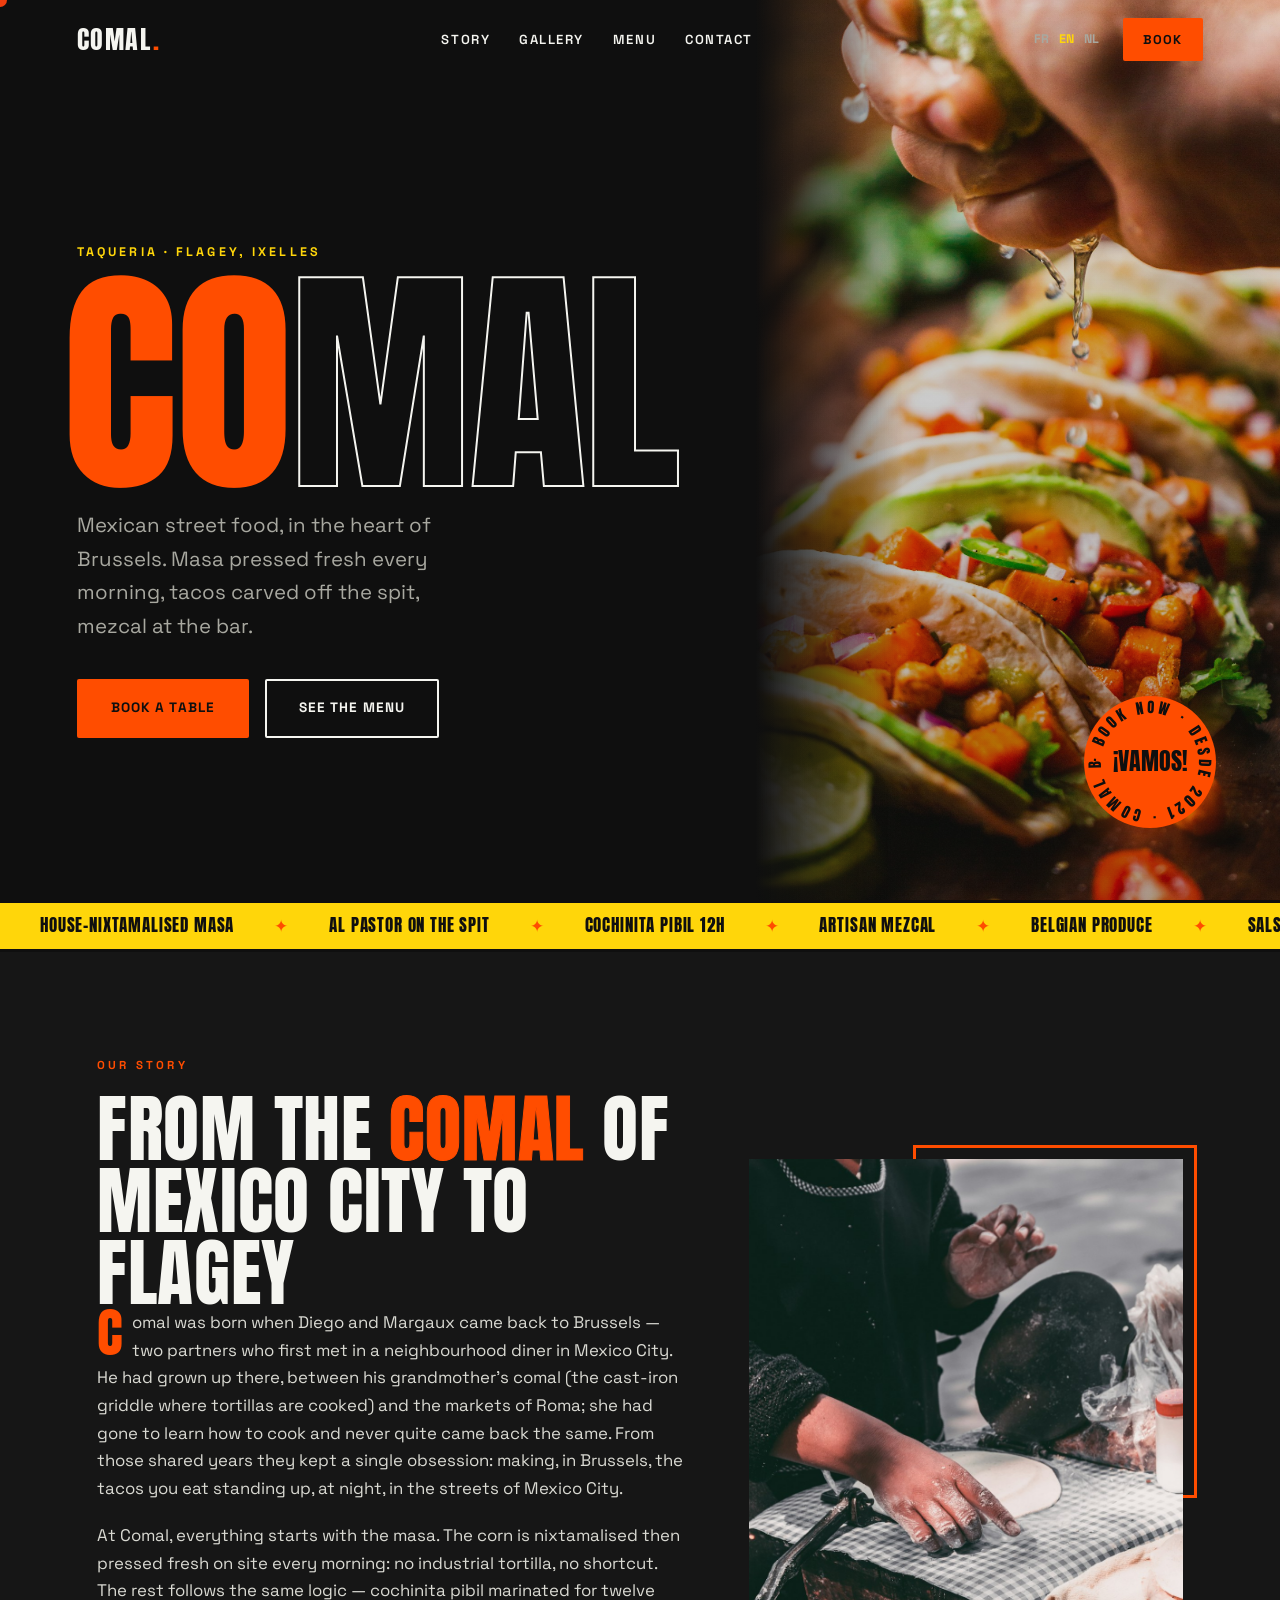
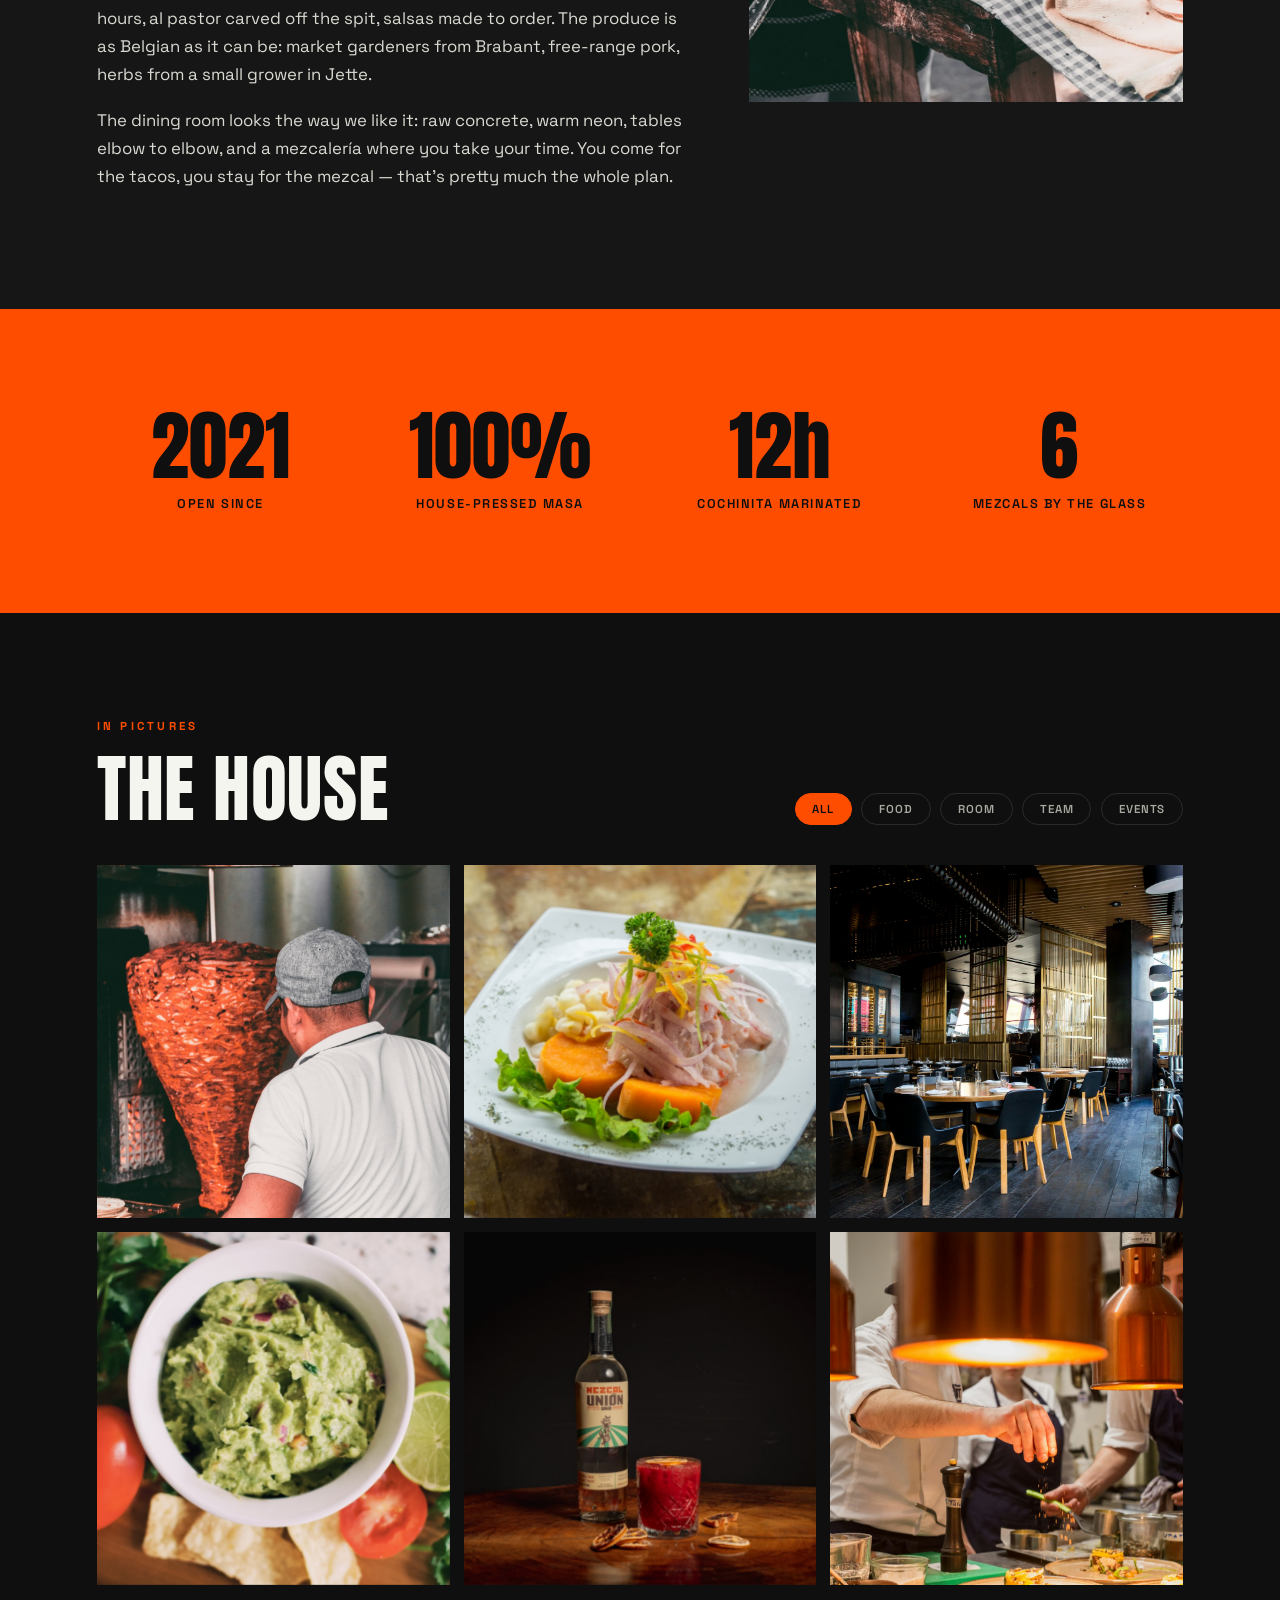
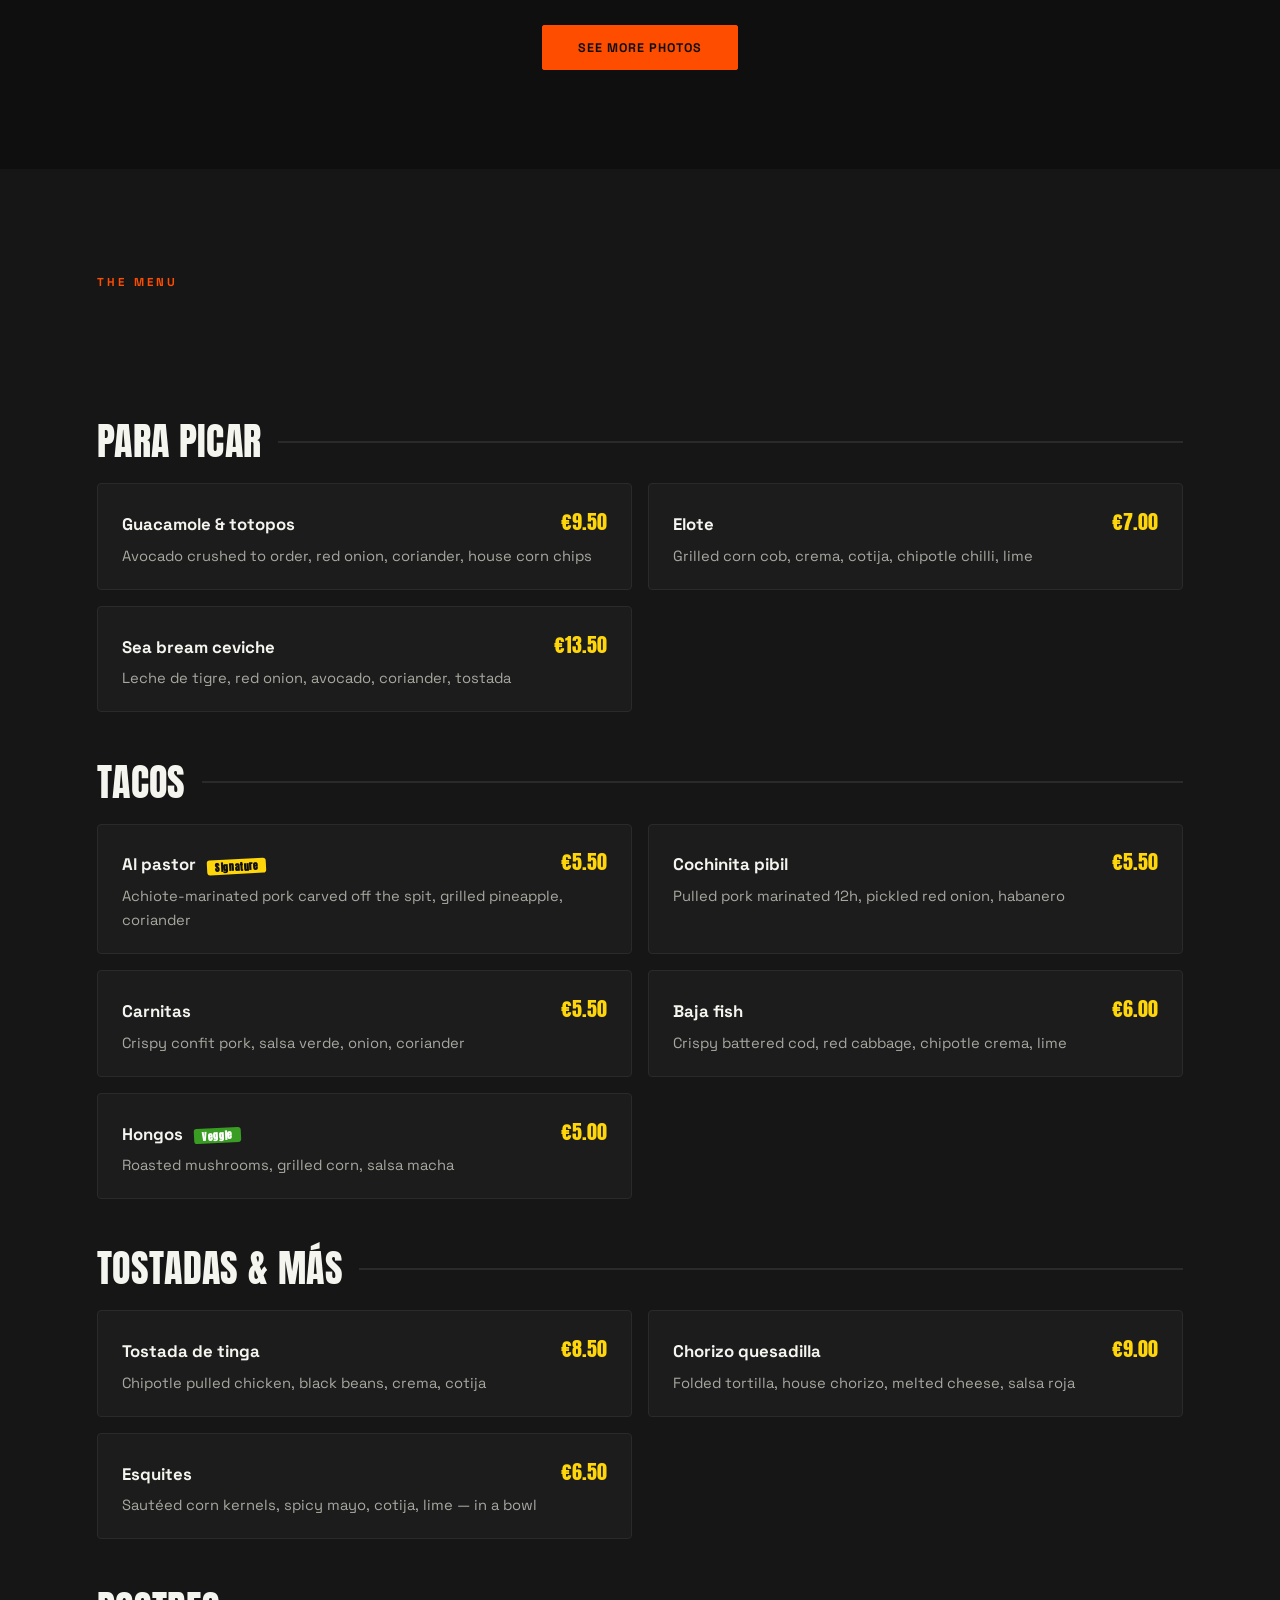
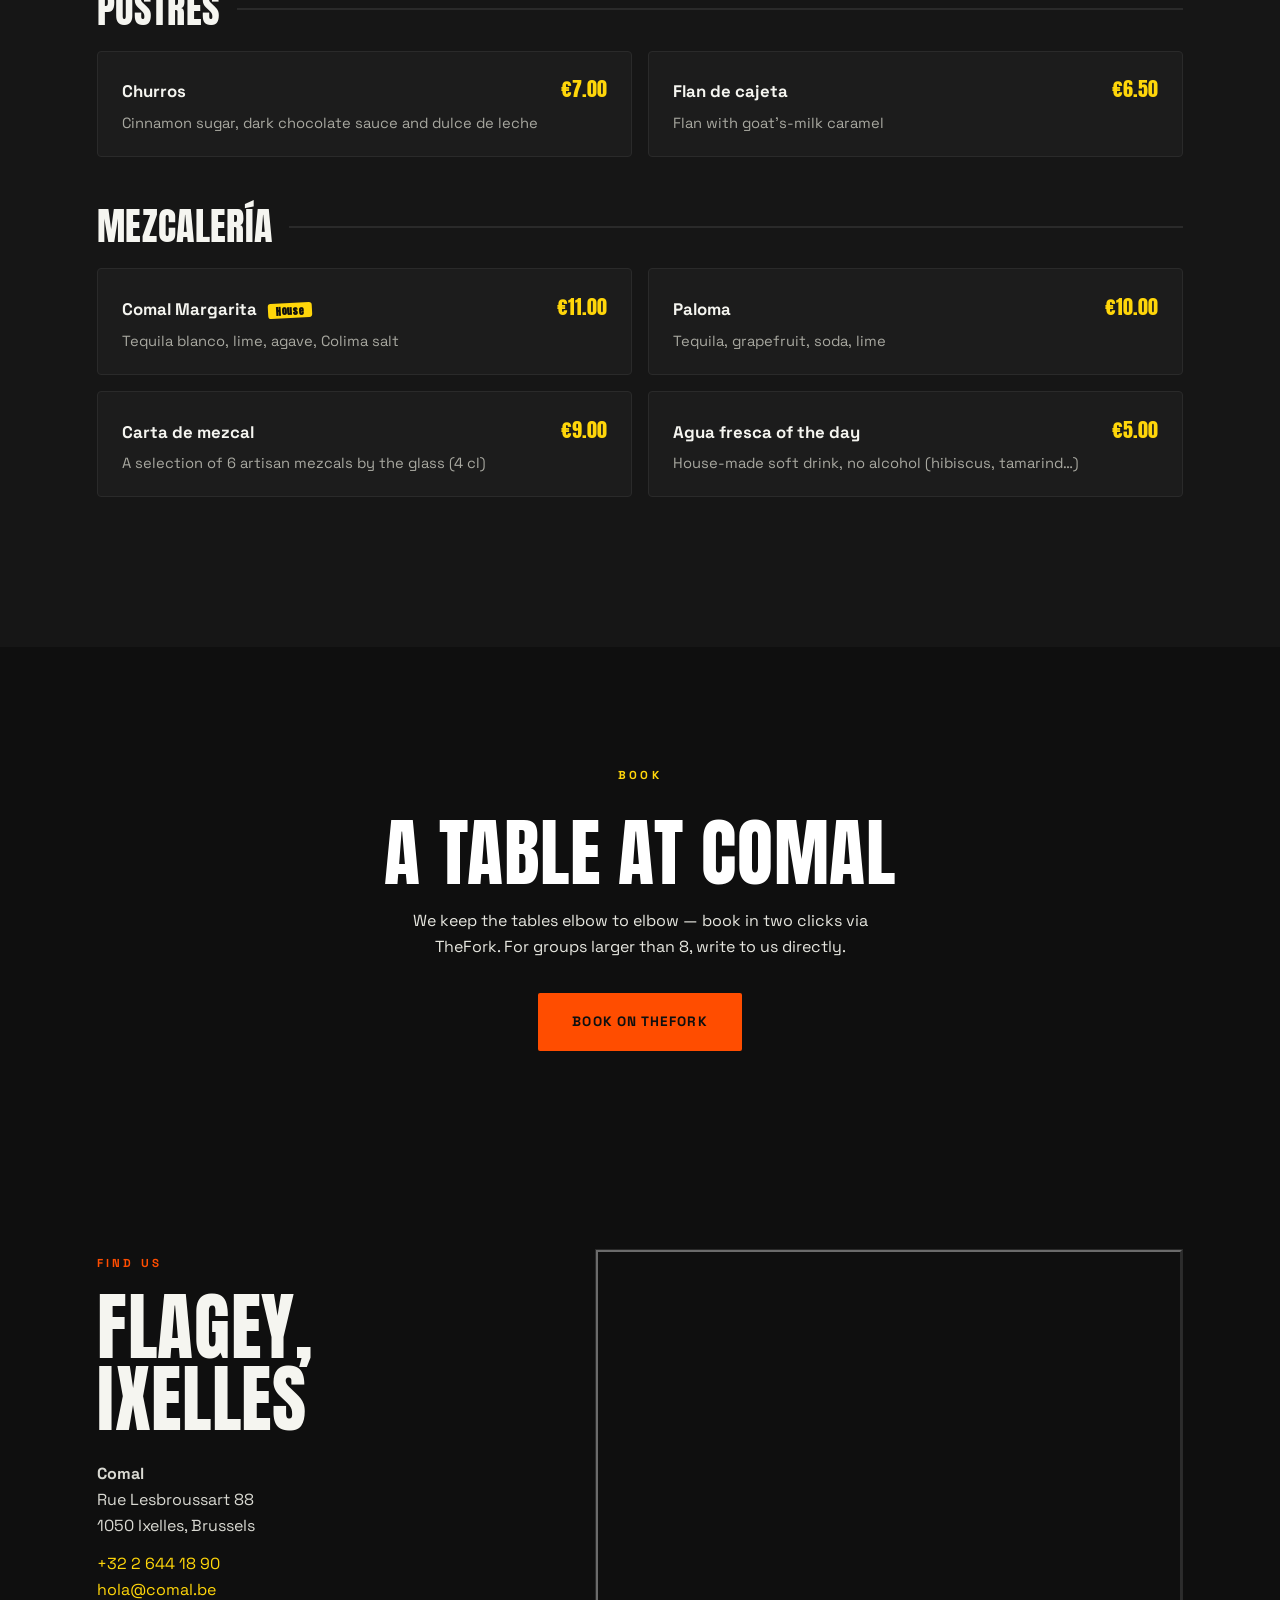
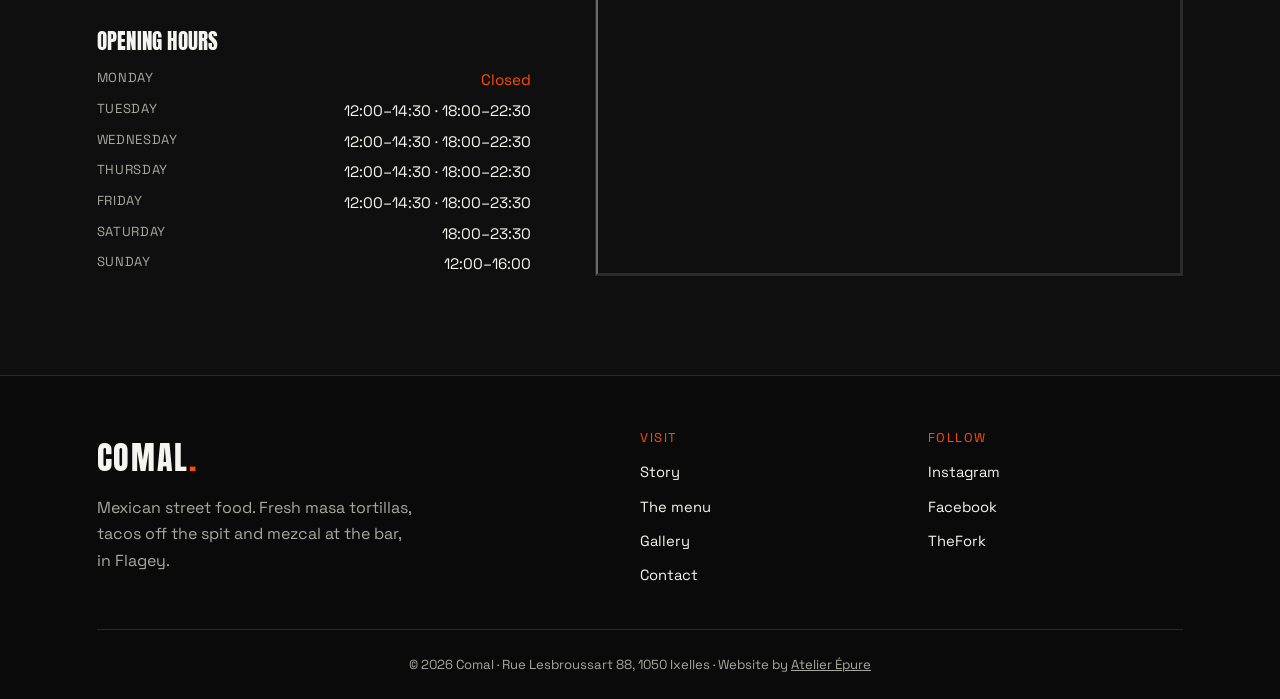
==== en.html @ db9591ef "Démo Comal — site vitrine Signature (taqueria street food, Bruxelles) Site démo trilingue FR/EN/NL p" ====
<!DOCTYPE html>
<html lang="en">
<head>
  <meta charset="UTF-8">
  <meta name="viewport" content="width=device-width, initial-scale=1.0">
  <title>Comal — Mexican taqueria in Flagey, Ixelles (Brussels)</title>
  <meta name="description" content="Comal — Mexican taqueria in Flagey, Ixelles. Fresh masa tortillas, al pastor tacos, mezcal. Book online, open Tuesday to Sunday.">
  <meta name="theme-color" content="#0f0f0f">

  <!-- Hreflang -->
  <link rel="alternate" hreflang="fr" href="https://comal.be/">
  <link rel="alternate" hreflang="en" href="https://comal.be/en.html">
  <link rel="alternate" hreflang="nl" href="https://comal.be/nl.html">
  <link rel="alternate" hreflang="x-default" href="https://comal.be/">
  <link rel="canonical" href="https://comal.be/en.html">

  <!-- OpenGraph -->
  <meta property="og:type" content="restaurant">
  <meta property="og:title" content="Comal — Mexican street food, in the heart of Brussels">
  <meta property="og:description" content="Mexican taqueria in Flagey, Ixelles. Fresh masa tortillas, al pastor tacos, mezcal.">
  <meta property="og:image" content="https://comal.be/assets/photos/hero.jpg">
  <meta property="og:url" content="https://comal.be/en.html">
  <meta property="og:locale" content="en_GB">
  <meta name="twitter:card" content="summary_large_image">

  <!-- Favicon -->
  <link rel="icon" type="image/svg+xml" href="assets/favicon.svg">
  <link rel="apple-touch-icon" href="assets/favicon.svg">

  <!-- Fonts -->
  <link rel="preconnect" href="https://fonts.googleapis.com">
  <link rel="preconnect" href="https://fonts.gstatic.com" crossorigin>
  <link href="https://fonts.googleapis.com/css2?family=Anton&family=Space+Grotesk:wght@400;500;600;700&display=swap" rel="stylesheet">

  <!-- AOS (CDN versionné figé) -->
  <link rel="stylesheet" href="https://unpkg.com/aos@2.3.4/dist/aos.css">

  <link rel="stylesheet" href="styles.css?v=3">

  <!-- Schema.org Restaurant -->
  <script type="application/ld+json">
  {
    "@context": "https://schema.org",
    "@type": "Restaurant",
    "name": "Comal",
    "image": "https://comal.be/assets/photos/hero.jpg",
    "url": "https://comal.be/en.html",
    "telephone": "+32 2 644 18 90",
    "email": "hola@comal.be",
    "priceRange": "€€",
    "servesCuisine": ["Mexican", "Street food", "Taqueria"],
    "address": {
      "@type": "PostalAddress",
      "streetAddress": "Rue Lesbroussart 88",
      "postalCode": "1050",
      "addressLocality": "Ixelles",
      "addressRegion": "Brussels",
      "addressCountry": "BE"
    },
    "geo": { "@type": "GeoCoordinates", "latitude": 50.8276, "longitude": 4.3724 },
    "acceptsReservations": "https://www.thefork.be/restaurant/comal-bruxelles-000000",
    "sameAs": [
      "https://instagram.com/comal.bxl",
      "https://facebook.com/comal.bxl"
    ],
    "openingHoursSpecification": [
      { "@type": "OpeningHoursSpecification", "dayOfWeek": ["Tuesday","Wednesday","Thursday"], "opens": "12:00", "closes": "14:30" },
      { "@type": "OpeningHoursSpecification", "dayOfWeek": ["Tuesday","Wednesday","Thursday"], "opens": "18:00", "closes": "22:30" },
      { "@type": "OpeningHoursSpecification", "dayOfWeek": ["Friday"], "opens": "12:00", "closes": "14:30" },
      { "@type": "OpeningHoursSpecification", "dayOfWeek": ["Friday"], "opens": "18:00", "closes": "23:30" },
      { "@type": "OpeningHoursSpecification", "dayOfWeek": ["Saturday"], "opens": "18:00", "closes": "23:30" },
      { "@type": "OpeningHoursSpecification", "dayOfWeek": ["Sunday"], "opens": "12:00", "closes": "16:00" }
    ]
  }
  </script>
</head>
<body>

  <!-- ===================== NAV ===================== -->
  <nav class="nav" id="nav">
    <a href="/" class="nav-logo">COMAL<span class="dot">.</span></a>
    <ul class="nav-links">
      <li><a href="#histoire">Story</a></li>
      <li><a href="#galerie">Gallery</a></li>
      <li><a href="#menu">Menu</a></li>
      <li><a href="#contact">Contact</a></li>
    </ul>
    <div class="nav-right">
      <ul class="lang-switcher">
        <li><a href="/">FR</a></li>
        <li><a href="en.html" class="active">EN</a></li>
        <li><a href="nl.html">NL</a></li>
      </ul>
      <a href="https://www.thefork.be/restaurant/comal-bruxelles-000000" target="_blank" rel="noopener" class="nav-cta">Book</a>
    </div>
    <button class="nav-burger" id="burger" aria-label="Menu" aria-expanded="false" aria-controls="nav-mobile">
      <span></span><span></span><span></span>
    </button>
  </nav>

  <!-- Menu mobile -->
  <div class="nav-mobile" id="nav-mobile" hidden>
    <ul>
      <li><a href="#histoire">Story</a></li>
      <li><a href="#galerie">Gallery</a></li>
      <li><a href="#menu">Menu</a></li>
      <li><a href="#contact">Contact</a></li>
      <li><a href="https://www.thefork.be/restaurant/comal-bruxelles-000000" target="_blank" rel="noopener">Book a table</a></li>
    </ul>
    <div class="lang-switcher-mobile">
      <a href="/">FR</a>
      <a href="en.html" class="active">EN</a>
      <a href="nl.html">NL</a>
    </div>
  </div>

  <!-- ===================== HERO ===================== -->
  <header class="hero">
    <div class="hero__text">
      <p class="hero__eyebrow">Taqueria · Flagey, Ixelles</p>
      <h1 class="hero__title">
        <span class="accent">CO</span><span class="stroke">MAL</span>
      </h1>
      <p class="hero__slogan">Mexican street food, in the heart of Brussels. Masa pressed fresh every morning, tacos carved off the spit, mezcal at the bar.</p>
      <div class="hero__actions">
        <a href="https://www.thefork.be/restaurant/comal-bruxelles-000000" target="_blank" rel="noopener" class="btn-primary">Book a table</a>
        <a href="#menu" class="btn-secondary">See the menu</a>
      </div>
    </div>
    <div class="hero__image">
      <img src="assets/photos/hero.jpg" alt="Mexican tacos and lime on the Comal counter" fetchpriority="high">
    </div>
    <div class="hero__badge">
      <a href="https://www.thefork.be/restaurant/comal-bruxelles-000000" target="_blank" rel="noopener" class="sticker-cta" aria-label="Book">
        <svg viewBox="0 0 100 100" aria-hidden="true">
          <defs><path id="circlePath" d="M 50,50 m -37,0 a 37,37 0 1,1 74,0 a 37,37 0 1,1 -74,0"/></defs>
          <text fill="#0f0f0f" font-family="Anton, sans-serif" font-size="11" letter-spacing="2.5">
            <textPath href="#circlePath" startOffset="0%">· BOOK NOW · DESDE 2021 · COMAL BXL </textPath>
          </text>
        </svg>
        <span class="sticker-core">¡VAMOS!</span>
      </a>
    </div>
  </header>

  <!-- ===================== MARQUEE (signature detail) ===================== -->
  <div class="marquee" aria-hidden="true">
    <div class="marquee__track">
      <span>HOUSE-NIXTAMALISED MASA</span><span class="star">✦</span>
      <span>AL PASTOR ON THE SPIT</span><span class="star">✦</span>
      <span>COCHINITA PIBIL 12H</span><span class="star">✦</span>
      <span>ARTISAN MEZCAL</span><span class="star">✦</span>
      <span>BELGIAN PRODUCE</span><span class="star">✦</span>
      <span>SALSAS MADE TO ORDER</span><span class="star">✦</span>
    </div>
  </div>

  <!-- ===================== STORY ===================== -->
  <section class="about" id="histoire">
    <div class="container about__grid">
      <div class="about__text">
        <p class="kicker">Our story</p>
        <h2 class="section-title reveal-words">From the <em>comal</em> of Mexico City to Flagey</h2>
        <div class="about__body" data-aos="fade-up">
          <p>Comal was born when Diego and Margaux came back to Brussels — two partners who first met in a neighbourhood diner in Mexico City. He had grown up there, between his grandmother's comal (the cast-iron griddle where tortillas are cooked) and the markets of Roma; she had gone to learn how to cook and never quite came back the same. From those shared years they kept a single obsession: making, in Brussels, the tacos you eat standing up, at night, in the streets of Mexico City.</p>
          <p>At Comal, everything starts with the masa. The corn is nixtamalised then pressed fresh on site every morning: no industrial tortilla, no shortcut. The rest follows the same logic — cochinita pibil marinated for twelve hours, al pastor carved off the spit, salsas made to order. The produce is as Belgian as it can be: market gardeners from Brabant, free-range pork, herbs from a small grower in Jette.</p>
          <p>The dining room looks the way we like it: raw concrete, warm neon, tables elbow to elbow, and a mezcalería where you take your time. You come for the tacos, you stay for the mezcal — that's pretty much the whole plan.</p>
        </div>
      </div>
      <div class="about__image" data-aos="fade-left">
        <img src="assets/photos/interieur-comal.jpg" alt="Fresh masa tortillas cooking on the comal griddle" loading="lazy">
      </div>
    </div>
  </section>

  <!-- ===================== BY THE NUMBERS ===================== -->
  <section class="stats">
    <div class="container stats__grid">
      <div class="stat" data-aos="fade-up">
        <div class="stat__num"><span class="counter" data-target="2021" data-suffix="">0</span></div>
        <div class="stat__label">Open since</div>
      </div>
      <div class="stat" data-aos="fade-up" data-aos-delay="80">
        <div class="stat__num"><span class="counter" data-target="100" data-suffix="%">0</span></div>
        <div class="stat__label">House-pressed masa</div>
      </div>
      <div class="stat" data-aos="fade-up" data-aos-delay="160">
        <div class="stat__num"><span class="counter" data-target="12" data-suffix="h">0</span></div>
        <div class="stat__label">Cochinita marinated</div>
      </div>
      <div class="stat" data-aos="fade-up" data-aos-delay="240">
        <div class="stat__num"><span class="counter" data-target="6" data-suffix="">0</span></div>
        <div class="stat__label">Mezcals by the glass</div>
      </div>
    </div>
  </section>

  <!-- ===================== GALLERY ===================== -->
  <section class="galerie-section" id="galerie">
    <div class="container">
      <div class="galerie-head">
        <div>
          <p class="kicker">In pictures</p>
          <h2 class="section-title reveal-words">The house</h2>
        </div>
        <div class="galerie-filtres" id="galerie-filtres">
          <button class="actif" data-cat="all">All</button>
          <button data-cat="plats">Food</button>
          <button data-cat="interieur">Room</button>
          <button data-cat="equipe">Team</button>
          <button data-cat="evenements">Events</button>
        </div>
      </div>

      <div class="galerie" id="galerie-grid" data-filter="all">
        <picture data-cat="plats" data-caption="Al pastor tacos, grilled pineapple">
          <img src="assets/photos/plat-tacos-pastor.jpg" alt="Al pastor tacos with grilled pineapple" loading="lazy"></picture>
        <picture data-cat="plats" data-caption="Sea bream ceviche, leche de tigre">
          <img src="assets/photos/plat-ceviche.jpg" alt="Sea bream ceviche on tostada" loading="lazy"></picture>
        <picture data-cat="interieur" data-caption="Raw concrete & warm neon">
          <img src="assets/photos/interieur-salle.jpg" alt="Concrete dining room with warm neon" loading="lazy"></picture>
        <picture data-cat="plats" data-caption="House guacamole & totopos">
          <img src="assets/photos/plat-guacamole.jpg" alt="Guacamole and house corn chips" loading="lazy"></picture>
        <picture data-cat="interieur" data-caption="The mezcalería counter">
          <img src="assets/photos/interieur-bar.jpg" alt="The mezcalería counter" loading="lazy"></picture>
        <picture data-cat="equipe" data-caption="At the stove">
          <img src="assets/photos/equipe-cuisine.jpg" alt="The team in the kitchen" loading="lazy"></picture>

        <picture class="galerie-extra" data-cat="plats" data-caption="Elote, crema & cotija">
          <img src="assets/photos/plat-elote.jpg" alt="Grilled corn elote" loading="lazy"></picture>
        <picture class="galerie-extra" data-cat="plats" data-caption="Churros, dark chocolate">
          <img src="assets/photos/plat-churros.jpg" alt="Churros with chocolate sauce" loading="lazy"></picture>
        <picture class="galerie-extra" data-cat="interieur" data-caption="Tortillas on the comal">
          <img src="assets/photos/interieur-comal.jpg" alt="Tortillas cooking on the comal" loading="lazy"></picture>
        <picture class="galerie-extra" data-cat="equipe" data-caption="The Comal team">
          <img src="assets/photos/equipe-fondateurs.jpg" alt="The Comal team at the stove" loading="lazy"></picture>
        <picture class="galerie-extra" data-cat="evenements" data-caption="Mezcal tasting night">
          <img src="assets/photos/event-mezcal.jpg" alt="Mezcal tasting night" loading="lazy"></picture>
        <picture class="galerie-extra" data-cat="evenements" data-caption="Día de los Muertos night">
          <img src="assets/photos/event-dia.jpg" alt="Día de los Muertos night" loading="lazy"></picture>
      </div>

      <div class="galerie-more-wrap">
        <button class="galerie-more" id="galerie-more">See more photos</button>
      </div>
      <div class="galerie-less-wrap">
        <button class="galerie-less" id="galerie-less">See less</button>
      </div>
    </div>
  </section>

  <!-- ===================== MENU ===================== -->
  <section class="menu" id="menu">
    <div class="container">
      <p class="kicker">The menu</p>
      <h2 class="section-title reveal-words" style="margin-bottom:2.6rem;">To <em>share</em>, standing up</h2>

      <div class="menu-section">
        <h3>Para picar</h3>
        <div class="menu-grid">
          <div class="menu-card" data-aos="fade-up">
            <header><h4>Guacamole &amp; totopos</h4><span class="prix">€9.50</span></header>
            <p>Avocado crushed to order, red onion, coriander, house corn chips</p>
          </div>
          <div class="menu-card" data-aos="fade-up" data-aos-delay="60">
            <header><h4>Elote</h4><span class="prix">€7.00</span></header>
            <p>Grilled corn cob, crema, cotija, chipotle chilli, lime</p>
          </div>
          <div class="menu-card" data-aos="fade-up">
            <header><h4>Sea bream ceviche</h4><span class="prix">€13.50</span></header>
            <p>Leche de tigre, red onion, avocado, coriander, tostada</p>
          </div>
        </div>
      </div>

      <div class="menu-section">
        <h3>Tacos</h3>
        <div class="menu-grid">
          <div class="menu-card" data-aos="fade-up">
            <header><h4>Al pastor <span class="badge badge--pick">Signature</span></h4><span class="prix">€5.50</span></header>
            <p>Achiote-marinated pork carved off the spit, grilled pineapple, coriander</p>
          </div>
          <div class="menu-card" data-aos="fade-up" data-aos-delay="60">
            <header><h4>Cochinita pibil</h4><span class="prix">€5.50</span></header>
            <p>Pulled pork marinated 12h, pickled red onion, habanero</p>
          </div>
          <div class="menu-card" data-aos="fade-up">
            <header><h4>Carnitas</h4><span class="prix">€5.50</span></header>
            <p>Crispy confit pork, salsa verde, onion, coriander</p>
          </div>
          <div class="menu-card" data-aos="fade-up" data-aos-delay="60">
            <header><h4>Baja fish</h4><span class="prix">€6.00</span></header>
            <p>Crispy battered cod, red cabbage, chipotle crema, lime</p>
          </div>
          <div class="menu-card" data-aos="fade-up">
            <header><h4>Hongos <span class="badge badge--vege">Veggie</span></h4><span class="prix">€5.00</span></header>
            <p>Roasted mushrooms, grilled corn, salsa macha</p>
          </div>
        </div>
      </div>

      <div class="menu-section">
        <h3>Tostadas &amp; más</h3>
        <div class="menu-grid">
          <div class="menu-card" data-aos="fade-up">
            <header><h4>Tostada de tinga</h4><span class="prix">€8.50</span></header>
            <p>Chipotle pulled chicken, black beans, crema, cotija</p>
          </div>
          <div class="menu-card" data-aos="fade-up" data-aos-delay="60">
            <header><h4>Chorizo quesadilla</h4><span class="prix">€9.00</span></header>
            <p>Folded tortilla, house chorizo, melted cheese, salsa roja</p>
          </div>
          <div class="menu-card" data-aos="fade-up">
            <header><h4>Esquites</h4><span class="prix">€6.50</span></header>
            <p>Sautéed corn kernels, spicy mayo, cotija, lime — in a bowl</p>
          </div>
        </div>
      </div>

      <div class="menu-section">
        <h3>Postres</h3>
        <div class="menu-grid">
          <div class="menu-card" data-aos="fade-up">
            <header><h4>Churros</h4><span class="prix">€7.00</span></header>
            <p>Cinnamon sugar, dark chocolate sauce and dulce de leche</p>
          </div>
          <div class="menu-card" data-aos="fade-up" data-aos-delay="60">
            <header><h4>Flan de cajeta</h4><span class="prix">€6.50</span></header>
            <p>Flan with goat's-milk caramel</p>
          </div>
        </div>
      </div>

      <div class="menu-section">
        <h3>Mezcalería</h3>
        <div class="menu-grid">
          <div class="menu-card" data-aos="fade-up">
            <header><h4>Comal Margarita <span class="badge badge--pick">House</span></h4><span class="prix">€11.00</span></header>
            <p>Tequila blanco, lime, agave, Colima salt</p>
          </div>
          <div class="menu-card" data-aos="fade-up" data-aos-delay="60">
            <header><h4>Paloma</h4><span class="prix">€10.00</span></header>
            <p>Tequila, grapefruit, soda, lime</p>
          </div>
          <div class="menu-card" data-aos="fade-up">
            <header><h4>Carta de mezcal</h4><span class="prix">€9.00</span></header>
            <p>A selection of 6 artisan mezcals by the glass (4 cl)</p>
          </div>
          <div class="menu-card" data-aos="fade-up" data-aos-delay="60">
            <header><h4>Agua fresca of the day</h4><span class="prix">€5.00</span></header>
            <p>House-made soft drink, no alcohol (hibiscus, tamarind…)</p>
          </div>
        </div>
      </div>
    </div>
  </section>

  <!-- ===================== RESERVATION ===================== -->
  <section class="reservation">
    <div class="container">
      <p class="kicker" style="color:var(--color-accent-2);">Book</p>
      <h2 class="section-title">A table at Comal</h2>
      <p>We keep the tables elbow to elbow — book in two clicks via TheFork. For groups larger than 8, write to us directly.</p>
      <a href="https://www.thefork.be/restaurant/comal-bruxelles-000000" target="_blank" rel="noopener" class="btn-primary">Book on TheFork</a>
    </div>
  </section>

  <!-- ===================== CONTACT ===================== -->
  <section class="contact" id="contact">
    <div class="container contact-grid">
      <div>
        <p class="kicker">Find us</p>
        <h2 class="section-title reveal-words" style="margin-bottom:1.6rem;">Flagey, Ixelles</h2>
        <address class="contact-info">
          <p><strong>Comal</strong><br>Rue Lesbroussart 88<br>1050 Ixelles, Brussels</p>
          <p><a href="tel:+3226441890">+32 2 644 18 90</a><br>
             <a href="mailto:hola@comal.be">hola@comal.be</a></p>

          <h3>Opening hours</h3>
          <dl class="horaires">
            <dt>Monday</dt><dd class="ferme">Closed</dd>
            <dt>Tuesday</dt><dd>12:00–14:30 · 18:00–22:30</dd>
            <dt>Wednesday</dt><dd>12:00–14:30 · 18:00–22:30</dd>
            <dt>Thursday</dt><dd>12:00–14:30 · 18:00–22:30</dd>
            <dt>Friday</dt><dd>12:00–14:30 · 18:00–23:30</dd>
            <dt>Saturday</dt><dd>18:00–23:30</dd>
            <dt>Sunday</dt><dd>12:00–16:00</dd>
          </dl>
        </address>
      </div>
      <div class="contact-map">
        <iframe
          src="https://www.openstreetmap.org/export/embed.html?bbox=4.3654%2C50.8236%2C4.3794%2C50.8316&layer=mapnik&marker=50.8276%2C4.3724"
          title="Map — Comal, Rue Lesbroussart 88, Ixelles"
          loading="lazy" referrerpolicy="no-referrer-when-downgrade"></iframe>
      </div>
    </div>
  </section>

  <!-- ===================== FOOTER ===================== -->
  <footer class="footer">
    <div class="container">
      <div class="footer-grid">
        <div>
          <div class="footer-logo">COMAL<span class="dot">.</span></div>
          <p>Mexican street food. Fresh masa tortillas, tacos off the spit and mezcal at the bar, in Flagey.</p>
        </div>
        <div>
          <h4>Visit</h4>
          <ul class="socials">
            <li><a href="#histoire">Story</a></li>
            <li><a href="#menu">The menu</a></li>
            <li><a href="#galerie">Gallery</a></li>
            <li><a href="#contact">Contact</a></li>
          </ul>
        </div>
        <div>
          <h4>Follow</h4>
          <ul class="socials">
            <li><a href="https://instagram.com/comal.bxl" target="_blank" rel="noopener">Instagram</a></li>
            <li><a href="https://facebook.com/comal.bxl" target="_blank" rel="noopener">Facebook</a></li>
            <li><a href="https://www.thefork.be/restaurant/comal-bruxelles-000000" target="_blank" rel="noopener">TheFork</a></li>
          </ul>
        </div>
      </div>
      <div class="footer-bottom">
        © <span id="year">2026</span> Comal · Rue Lesbroussart 88, 1050 Ixelles ·
        Website by <a href="#" style="color:var(--color-muted);">Atelier Épure</a>
      </div>
    </div>
  </footer>

  <div class="cursor-dot" id="cursor-dot" aria-hidden="true"></div>

  <script src="https://unpkg.com/aos@2.3.4/dist/aos.js"></script>
  <script src="script.js?v=3"></script>
</body>
</html>
---- styles.css ----
/* ===========================================================
   COMAL — Taqueria · Mood STREET FOOD
   Palette béton sombre + néon orange/jaune. Vanilla CSS.
   =========================================================== */

:root {
  --color-bg: #0f0f0f;          /* béton noir */
  --color-bg-alt: #161616;      /* section alternée */
  --color-card: #1c1c1c;        /* cartes */
  --color-text: #f5f5f0;        /* blanc cassé */
  --color-muted: #a8a8a0;       /* gris texte secondaire */
  --color-accent: #ff4d00;      /* orange électrique */
  --color-accent-2: #ffd60a;    /* jaune mustard */
  --color-line: #2a2a2a;

  --font-display: 'Anton', 'Archivo Black', Impact, sans-serif;
  --font-body: 'Space Grotesk', system-ui, sans-serif;

  --container-max: 1240px;
  --section-padding: clamp(4.5rem, 11vh, 9rem);
}

* { box-sizing: border-box; margin: 0; padding: 0; }
html { scroll-behavior: smooth; }
body {
  font-family: var(--font-body);
  color: var(--color-text);
  background: var(--color-bg);
  line-height: 1.65;
  -webkit-font-smoothing: antialiased;
  overflow-x: hidden;
}
img { max-width: 100%; height: auto; display: block; }
a { color: inherit; }

h1, h2, h3, h4 {
  font-family: var(--font-display);
  line-height: 0.98;
  font-weight: 400;
  text-transform: uppercase;
  letter-spacing: 0.01em;
}

.container {
  max-width: var(--container-max);
  margin: 0 auto;
  padding: 0 6vw;
}
section { padding-block: var(--section-padding); position: relative; }

/* Eyebrow / kicker commun */
.kicker {
  display: inline-block;
  font-family: var(--font-body);
  font-weight: 700;
  text-transform: uppercase;
  letter-spacing: 0.28em;
  font-size: 0.72rem;
  color: var(--color-accent);
  margin-bottom: 1.1rem;
}
.section-title {
  font-size: clamp(2.4rem, 6vw, 4.6rem);
}
.section-title em {
  font-style: normal;
  color: var(--color-accent);
  -webkit-text-stroke: 1px var(--color-accent);
}

/* ===================== NAV ===================== */
.nav {
  position: fixed;
  top: 0; left: 0; right: 0;
  z-index: 100;
  padding: 1.1rem 6vw;
  display: flex;
  align-items: center;
  justify-content: space-between;
  gap: 1rem;
  transition: background 300ms, padding 300ms, box-shadow 300ms;
}
.nav--scrolled {
  background: rgba(15, 15, 15, 0.92);
  backdrop-filter: blur(10px);
  padding: 0.65rem 6vw;
  box-shadow: 0 1px 0 var(--color-line);
}
.nav-logo {
  font-family: var(--font-display);
  font-size: 1.6rem;
  letter-spacing: 0.06em;
  text-decoration: none;
  color: var(--color-text);
  display: flex;
  align-items: center;
  gap: 0.1rem;
}
.nav-logo .dot { color: var(--color-accent); }
.nav-links {
  display: flex;
  gap: 1.8rem;
  list-style: none;
}
.nav-links a {
  text-decoration: none;
  font-weight: 600;
  font-size: 0.82rem;
  text-transform: uppercase;
  letter-spacing: 0.12em;
  color: var(--color-text);
  position: relative;
  padding-bottom: 3px;
}
.nav-links a::after {
  content: '';
  position: absolute; left: 0; bottom: 0;
  width: 0; height: 2px;
  background: var(--color-accent);
  transition: width 240ms ease;
}
.nav-links a:hover::after { width: 100%; }

.nav-right { display: flex; align-items: center; gap: 1.4rem; }
.lang-switcher {
  display: flex; gap: 0.55rem; list-style: none;
  font-size: 0.78rem; font-weight: 700; letter-spacing: 0.05em;
}
.lang-switcher a { text-decoration: none; color: var(--color-muted); }
.lang-switcher a.active, .lang-switcher a:hover { color: var(--color-accent-2); }
.nav-cta {
  background: var(--color-accent);
  color: #0f0f0f;
  text-decoration: none;
  font-weight: 700;
  text-transform: uppercase;
  letter-spacing: 0.08em;
  font-size: 0.8rem;
  padding: 0.7rem 1.3rem;
  border-radius: 2px;
  transition: transform 250ms, background 250ms;
}
.nav-cta:hover { background: var(--color-accent-2); }

/* Burger */
.nav-burger { display: none; background: none; border: none; cursor: pointer; padding: 0.4rem; z-index: 110; }
.nav-burger span { display: block; width: 28px; height: 3px; background: var(--color-text); margin: 5px 0; transition: transform 250ms, opacity 250ms; }
.nav-burger[aria-expanded="true"] span:nth-child(1) { transform: translateY(8px) rotate(45deg); }
.nav-burger[aria-expanded="true"] span:nth-child(2) { opacity: 0; }
.nav-burger[aria-expanded="true"] span:nth-child(3) { transform: translateY(-8px) rotate(-45deg); }
.nav-mobile {
  position: fixed; inset: 0;
  background: var(--color-bg);
  z-index: 105;
  padding: 6rem 8vw 2rem;
  overflow-y: auto;
}
.nav-mobile ul { list-style: none; }
.nav-mobile a {
  display: block; padding: 1rem 0;
  font-family: var(--font-display); font-size: 2rem;
  text-transform: uppercase;
  text-decoration: none; color: var(--color-text);
  border-bottom: 1px solid var(--color-line);
}
.lang-switcher-mobile { display: flex; gap: 1.5rem; margin-top: 2rem; }
.lang-switcher-mobile a { font-size: 1.1rem; border: none; padding: 0; color: var(--color-muted); }

/* ===================== MARQUEE (détail signature) ===================== */
.marquee {
  background: var(--color-accent-2);
  color: #0f0f0f;
  overflow: hidden;
  white-space: nowrap;
  border-block: 3px solid #0f0f0f;
  padding: 0.55rem 0;
}
.marquee__track {
  display: inline-flex;
  gap: 2.5rem;
  padding-left: 2.5rem;
  will-change: transform;
  animation: marquee-scroll 28s linear infinite;
}
.marquee__track span {
  font-family: var(--font-display);
  font-size: 1.05rem;
  letter-spacing: 0.05em;
  text-transform: uppercase;
}
.marquee__track .star { color: var(--color-accent); }
@keyframes marquee-scroll {
  from { transform: translateX(0); }
  to   { transform: translateX(-50%); }
}

/* ===================== HERO (split asymétrique + titre géant débordant) ===================== */
.hero {
  min-height: 100vh;
  display: grid;
  grid-template-columns: 1.05fr 1fr;
  align-items: stretch;
  position: relative;
}
.hero__text {
  padding: 9rem 6vw 4rem;
  display: flex;
  flex-direction: column;
  justify-content: center;
  position: relative;
  z-index: 3;
}
.hero__eyebrow {
  font-weight: 700; text-transform: uppercase;
  letter-spacing: 0.25em; font-size: 0.78rem;
  color: var(--color-accent-2); margin-bottom: 1.3rem;
}
.hero__title {
  /* Titre GIGANTESQUE qui déborde du viewport à gauche/droite */
  font-size: clamp(5rem, 19vw, 16rem);
  line-height: 0.82;
  margin-left: -0.06em;
  letter-spacing: -0.01em;
}
.hero__title .stroke {
  color: transparent;
  -webkit-text-stroke: 2px var(--color-text);
}
.hero__title .accent { color: var(--color-accent); }
.hero__slogan {
  font-size: clamp(1.05rem, 1.6vw, 1.35rem);
  color: var(--color-muted);
  max-width: 30ch;
  margin: 1.6rem 0 2.2rem;
}
.hero__actions { display: flex; gap: 1rem; flex-wrap: wrap; align-items: center; }
.hero__image { position: relative; overflow: hidden; }
.hero__image img {
  position: absolute; inset: 0;
  width: 100%; height: 100%;
  object-fit: cover;
  will-change: transform;
}
.hero__image::after {
  content: '';
  position: absolute; inset: 0;
  background: linear-gradient(90deg, var(--color-bg) 0%, rgba(15,15,15,0) 28%),
              linear-gradient(0deg, rgba(15,15,15,0.35), rgba(15,15,15,0.1));
}
.hero__badge {
  position: absolute;
  right: 5vw; bottom: 8vh;
  z-index: 4;
}

/* ===================== BOUTONS ===================== */
.btn-primary, .btn-secondary {
  display: inline-block;
  padding: 1rem 2rem;
  text-decoration: none;
  font-family: var(--font-body);
  font-weight: 700;
  letter-spacing: 0.08em;
  text-transform: uppercase;
  font-size: 0.85rem;
  border-radius: 2px;
  cursor: pointer;
  border: 2px solid transparent;
  transition: background 250ms, color 250ms, transform 250ms, border-color 250ms;
}
.btn-primary { background: var(--color-accent); color: #0f0f0f; }
.btn-primary:hover { background: var(--color-accent-2); }
.btn-secondary { background: transparent; color: var(--color-text); border-color: var(--color-text); }
.btn-secondary:hover { background: var(--color-text); color: #0f0f0f; }

/* Sticker CTA rotatif (détail signature bonus) */
.sticker-cta {
  width: 132px; height: 132px;
  border-radius: 50%;
  background: var(--color-accent);
  color: #0f0f0f;
  display: grid; place-items: center;
  text-decoration: none;
  position: relative;
  box-shadow: 0 14px 40px rgba(255,77,0,0.35);
}
.sticker-cta svg { width: 100%; height: 100%; position: absolute; inset: 0; animation: spin 14s linear infinite; }
.sticker-cta .sticker-core {
  font-family: var(--font-display);
  font-size: 1.5rem;
  z-index: 2;
}
@keyframes spin { to { transform: rotate(360deg); } }

/* ===================== À PROPOS / HISTOIRE ===================== */
.about { background: var(--color-bg-alt); }
.about__grid {
  display: grid;
  grid-template-columns: 1.15fr 0.85fr;
  gap: clamp(2rem, 5vw, 5rem);
  align-items: center;
}
.about__body p { margin-bottom: 1.2rem; color: #d9d9d2; font-size: 1.05rem; }
.about__body p:first-of-type::first-letter {
  font-family: var(--font-display);
  font-size: 3.4rem;
  float: left;
  line-height: 0.8;
  padding: 0.1rem 0.6rem 0 0;
  color: var(--color-accent);
}
.about__image { position: relative; }
.about__image img { width: 100%; aspect-ratio: 4/5; object-fit: cover; }
.about__image::before {
  content: '';
  position: absolute; inset: -14px -14px auto auto;
  width: 64%; height: 64%;
  border: 3px solid var(--color-accent);
  z-index: -1;
}

/* ===================== EN CHIFFRES ===================== */
.stats { background: var(--color-accent); color: #0f0f0f; }
.stats__grid {
  display: grid;
  grid-template-columns: repeat(4, 1fr);
  gap: 2rem;
  text-align: center;
}
.stat__num {
  font-family: var(--font-display);
  font-size: clamp(2.8rem, 6vw, 5rem);
  line-height: 1;
  font-variant-numeric: tabular-nums;
}
.stat__label {
  text-transform: uppercase;
  letter-spacing: 0.12em;
  font-weight: 600;
  font-size: 0.8rem;
  margin-top: 0.5rem;
}

/* ===================== GALERIE ===================== */
.galerie-section { background: var(--color-bg); }
.galerie-head { display: flex; justify-content: space-between; align-items: flex-end; flex-wrap: wrap; gap: 1.5rem; margin-bottom: 2.5rem; }
.galerie-filtres { display: flex; gap: 0.6rem; flex-wrap: wrap; }
.galerie-filtres button {
  background: transparent;
  border: 1px solid var(--color-line);
  color: var(--color-muted);
  font-family: var(--font-body);
  font-weight: 600;
  text-transform: uppercase;
  letter-spacing: 0.08em;
  font-size: 0.72rem;
  padding: 0.5rem 1.05rem;
  border-radius: 40px;
  cursor: pointer;
  transition: all 220ms;
}
.galerie-filtres button:hover { border-color: var(--color-accent); color: var(--color-text); }
.galerie-filtres button.actif { background: var(--color-accent); border-color: var(--color-accent); color: #0f0f0f; }

.galerie {
  display: grid;
  grid-template-columns: repeat(3, 1fr);
  gap: 14px;
}
.galerie picture {
  position: relative;
  overflow: hidden;
  cursor: pointer;
  aspect-ratio: 1/1;
  background: var(--color-card);
}
.galerie picture img {
  width: 100%; height: 100%;
  object-fit: cover;
  transition: transform 700ms cubic-bezier(0.22, 1, 0.36, 1);
  will-change: transform;
}
.galerie picture::after {
  content: '';
  position: absolute; inset: 0;
  background: linear-gradient(to top, rgba(0,0,0,0.85) 0%, transparent 60%);
  opacity: 0; transition: opacity 400ms ease; pointer-events: none;
}
.galerie picture::before {
  content: attr(data-caption);
  position: absolute; bottom: 0; left: 0; right: 0;
  padding: 1.1rem 1.25rem;
  color: #fff;
  font-family: var(--font-body); font-weight: 600;
  font-size: 0.9rem; z-index: 2;
  transform: translateY(16px); opacity: 0;
  transition: transform 400ms ease, opacity 400ms ease; pointer-events: none;
}
.galerie picture:hover img { transform: scale(1.09) rotate(-1deg); }
.galerie picture:hover::after { opacity: 1; }
.galerie picture:hover::before { transform: translateY(0); opacity: 1; }

/* Pattern "Voir plus / Voir moins" */
#galerie-grid:not(.expanded) .galerie-extra { display: none; }
#galerie-grid.expanded .galerie-extra { animation: extraReveal 600ms cubic-bezier(0.22,1,0.36,1) backwards; }
#galerie-grid.expanded .galerie-extra:nth-child(7)  { animation-delay: 0ms; }
#galerie-grid.expanded .galerie-extra:nth-child(8)  { animation-delay: 80ms; }
#galerie-grid.expanded .galerie-extra:nth-child(9)  { animation-delay: 160ms; }
#galerie-grid.expanded .galerie-extra:nth-child(10) { animation-delay: 240ms; }
#galerie-grid.expanded .galerie-extra:nth-child(11) { animation-delay: 320ms; }
#galerie-grid.expanded .galerie-extra:nth-child(12) { animation-delay: 400ms; }
@keyframes extraReveal {
  from { opacity: 0; transform: translateY(20px) scale(0.95); }
  to   { opacity: 1; transform: translateY(0) scale(1); }
}

.galerie-more-wrap, .galerie-less-wrap { text-align: center; margin-top: 2.5rem; }
.galerie-less-wrap { display: none; }
#galerie-grid.expanded ~ .galerie-more-wrap { display: none; }
#galerie-grid.expanded[data-filter="all"] ~ .galerie-less-wrap { display: block; }
.galerie-more, .galerie-less {
  font-family: var(--font-body); font-weight: 700;
  text-transform: uppercase; letter-spacing: 0.08em; font-size: 0.78rem;
  padding: 0.85rem 2.2rem; cursor: pointer; border-radius: 2px;
  border: 1px solid var(--color-text);
  transition: background 250ms, color 250ms, border-color 250ms, transform 250ms;
}
.galerie-more { background: var(--color-accent); border-color: var(--color-accent); color: #0f0f0f; }
.galerie-more:hover { background: var(--color-accent-2); border-color: var(--color-accent-2); transform: translateY(-2px); }
.galerie-less { background: transparent; color: var(--color-text); }
.galerie-less:hover { background: var(--color-text); color: #0f0f0f; }

/* ===================== MENU ===================== */
.menu { background: var(--color-bg-alt); }
.menu-section { margin-bottom: 3.2rem; }
.menu-section > h3 {
  font-size: clamp(1.6rem, 3.5vw, 2.4rem);
  margin-bottom: 1.4rem;
  display: flex; align-items: center; gap: 1rem;
}
.menu-section > h3::after { content: ''; flex: 1; height: 2px; background: var(--color-line); }
.menu-grid {
  display: grid;
  grid-template-columns: repeat(2, 1fr);
  gap: 1rem;
}
.menu-card {
  background: var(--color-card);
  border: 1px solid var(--color-line);
  padding: 1.3rem 1.5rem;
  border-radius: 4px;
  position: relative;
  transition: transform 250ms ease, box-shadow 250ms ease, border-color 250ms ease;
}
.menu-card:hover {
  transform: translateY(-3px);
  border-color: var(--color-accent);
  box-shadow: 0 10px 30px rgba(0,0,0,0.35);
}
.menu-card header { display: flex; justify-content: space-between; align-items: baseline; gap: 1rem; }
.menu-card h4 { font-family: var(--font-body); font-weight: 700; text-transform: none; font-size: 1.05rem; letter-spacing: 0; }
.menu-card .prix { font-family: var(--font-display); color: var(--color-accent-2); font-size: 1.25rem; white-space: nowrap; }
.menu-card p { color: var(--color-muted); font-size: 0.92rem; margin-top: 0.35rem; }

/* Badges stickers */
.badge {
  display: inline-block;
  font-family: var(--font-display);
  font-size: 0.62rem;
  letter-spacing: 0.06em;
  padding: 0.18rem 0.5rem;
  border-radius: 3px;
  margin-left: 0.45rem;
  transform: rotate(-3deg);
  vertical-align: middle;
}
.badge--spicy { background: var(--color-accent); color: #0f0f0f; }
.badge--vege  { background: #3a9d23; color: #fff; }
.badge--pick  { background: var(--color-accent-2); color: #0f0f0f; }

/* ===================== RÉSERVATION (fond fixe parallax) ===================== */
.reservation {
  background-image:
    linear-gradient(rgba(10,10,10,0.82), rgba(10,10,10,0.7)),
    url('assets/photos/interieur-salle.jpg');
  background-attachment: fixed;
  background-position: center;
  background-size: cover;
  background-repeat: no-repeat;
  text-align: center;
  isolation: isolate;
}
.reservation .section-title { color: #fff; }
.reservation p { color: #e6e6df; max-width: 46ch; margin: 1.2rem auto 2rem; }
@media (max-width: 768px) { .reservation { background-attachment: scroll; } }

/* ===================== CONTACT ===================== */
.contact { background: var(--color-bg); }
.contact-grid { display: grid; grid-template-columns: 0.85fr 1.15fr; gap: clamp(2rem, 5vw, 4rem); }
.contact-info { font-style: normal; }
.contact-info p { margin-bottom: 0.7rem; color: #d9d9d2; }
.contact-info a { color: var(--color-accent-2); text-decoration: none; }
.contact-info h3 { font-size: 1.3rem; margin: 1.8rem 0 0.9rem; }
.horaires { display: grid; grid-template-columns: auto 1fr; gap: 0.35rem 1.5rem; font-size: 0.95rem; }
.horaires dt { color: var(--color-muted); text-transform: uppercase; letter-spacing: 0.05em; font-size: 0.82rem; }
.horaires dd { text-align: right; }
.horaires .ferme { color: var(--color-accent); }
.contact-map { min-height: 380px; border: 1px solid var(--color-line); }
.contact-map iframe { width: 100%; height: 100%; min-height: 380px; filter: grayscale(0.3) invert(0.92) hue-rotate(180deg) contrast(0.9); }

/* ===================== FOOTER ===================== */
.footer { background: #0a0a0a; border-top: 1px solid var(--color-line); padding-block: 3.5rem 1.5rem; }
.footer-grid { display: grid; grid-template-columns: 2fr 1fr 1fr; gap: 2rem; margin-bottom: 2.5rem; }
.footer-logo { font-family: var(--font-display); font-size: 2rem; letter-spacing: 0.05em; }
.footer-logo .dot { color: var(--color-accent); }
.footer p { color: var(--color-muted); margin-top: 0.6rem; max-width: 32ch; }
.footer h4 { font-family: var(--font-body); text-transform: uppercase; letter-spacing: 0.12em; font-size: 0.8rem; color: var(--color-accent); margin-bottom: 0.9rem; }
.footer .socials { list-style: none; display: flex; flex-direction: column; gap: 0.5rem; }
.footer .socials a { color: var(--color-text); text-decoration: none; font-size: 0.92rem; }
.footer .socials a:hover { color: var(--color-accent-2); }
.footer-bottom { text-align: center; color: var(--color-muted); font-size: 0.82rem; border-top: 1px solid var(--color-line); padding-top: 1.5rem; }

/* ===================== ANIMATIONS (reveal mots) ===================== */
.reveal-words .word {
  display: inline-block; opacity: 0; transform: translateY(24px);
  transition: opacity 520ms cubic-bezier(0.22,1,0.36,1), transform 520ms cubic-bezier(0.22,1,0.36,1);
  transition-delay: calc(var(--i, 0) * 75ms);
}
.reveal-words.visible .word { opacity: 1; transform: translateY(0); }

/* Curseur custom (point orange) — street food */
.cursor-dot {
  position: fixed; top: 0; left: 0;
  width: 14px; height: 14px; border-radius: 50%;
  background: var(--color-accent); pointer-events: none;
  z-index: 9999; transform: translate(-50%, -50%);
  transition: width 180ms, height 180ms, background 180ms;
  mix-blend-mode: difference;
}
.cursor-dot.grow { width: 42px; height: 42px; background: var(--color-accent-2); }
/* Quand le point custom est actif, on masque le curseur natif pour éviter le double curseur */
body.has-cursor-dot, body.has-cursor-dot * { cursor: none !important; }

/* ===================== RESPONSIVE ===================== */
@media (max-width: 980px) {
  .hero { grid-template-columns: 1fr; }
  .hero__image { height: 55vh; order: -1; }
  .hero__image img { position: relative; }
  .hero__image::after { background: linear-gradient(0deg, var(--color-bg) 2%, rgba(15,15,15,0) 45%); }
  .hero__text { padding-top: 7rem; }
  .hero__badge { right: 6vw; bottom: 56vh; }
  .about__grid { grid-template-columns: 1fr; }
  .about__image { order: -1; max-width: 460px; }
  .contact-grid { grid-template-columns: 1fr; }
  .footer-grid { grid-template-columns: 1fr 1fr; }
  .stats__grid { grid-template-columns: repeat(2, 1fr); gap: 2.5rem 1rem; }
}
@media (max-width: 720px) {
  .nav-links, .nav .lang-switcher, .nav-cta { display: none; }
  .nav-burger { display: block; }
  .galerie { grid-template-columns: repeat(2, 1fr); }
  .menu-grid { grid-template-columns: 1fr; }
  .cursor-dot { display: none; }
}
@media (max-width: 460px) {
  .footer-grid { grid-template-columns: 1fr; }
}

/* ===================== prefers-reduced-motion ===================== */
@media (prefers-reduced-motion: reduce) {
  .galerie picture img, .galerie picture::before, .menu-card,
  .reveal-words .word, .hero__image img,
  .marquee__track, .sticker-cta svg {
    transition: none !important;
    animation: none !important;
    transform: none !important;
  }
  .reveal-words .word { opacity: 1; }
  .cursor-dot { display: none; }
}
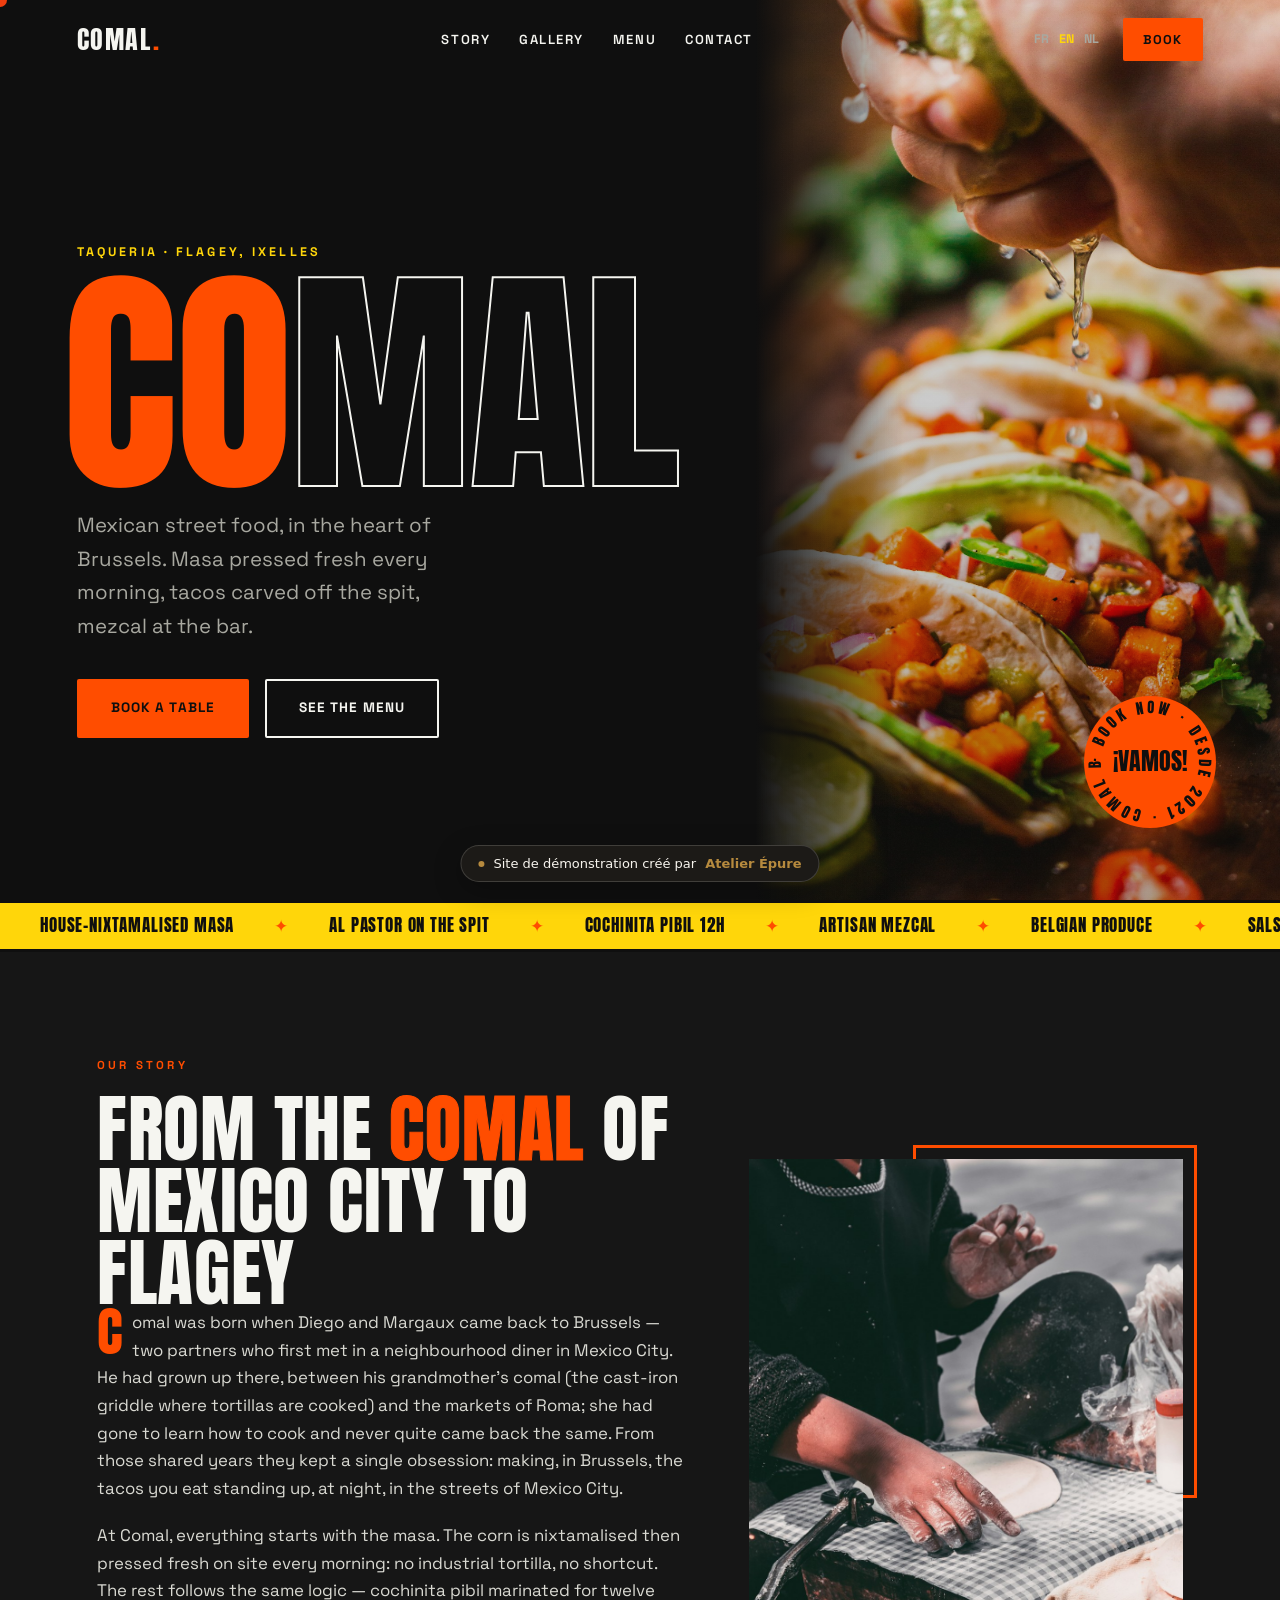
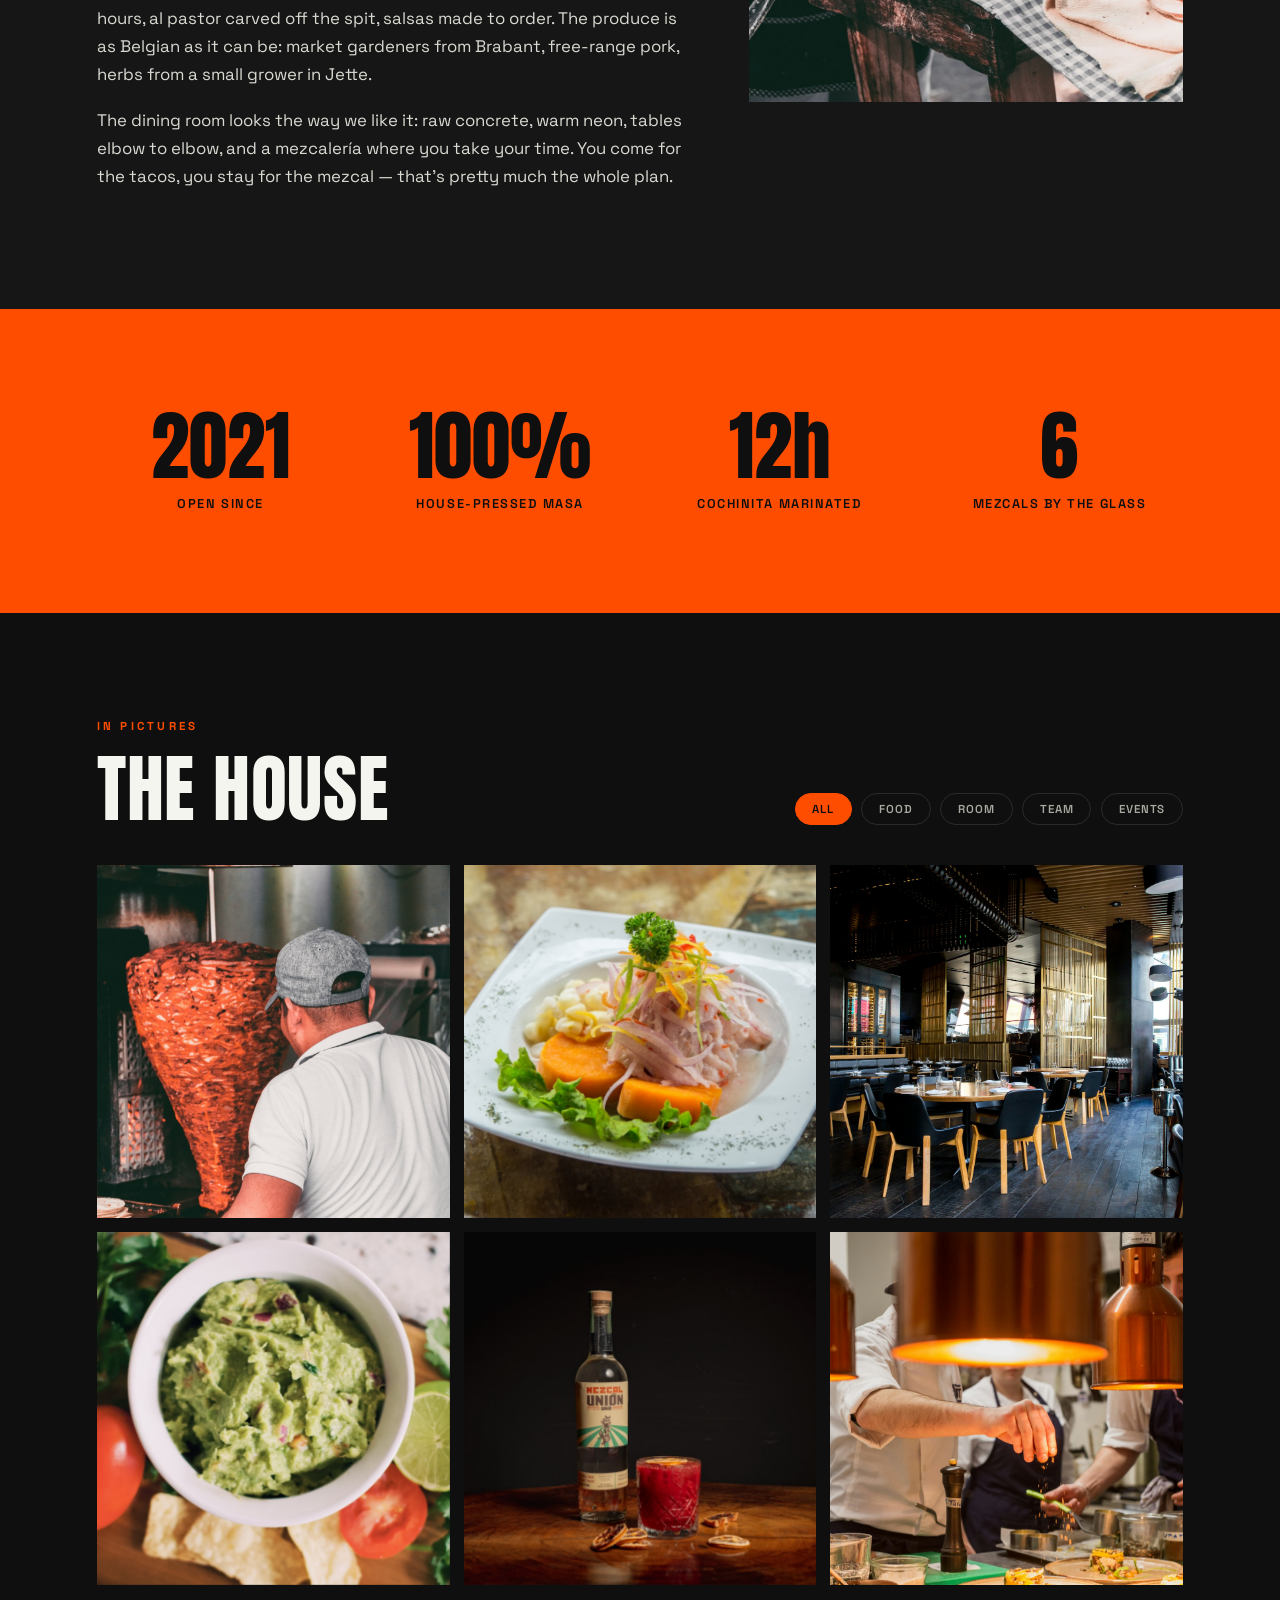
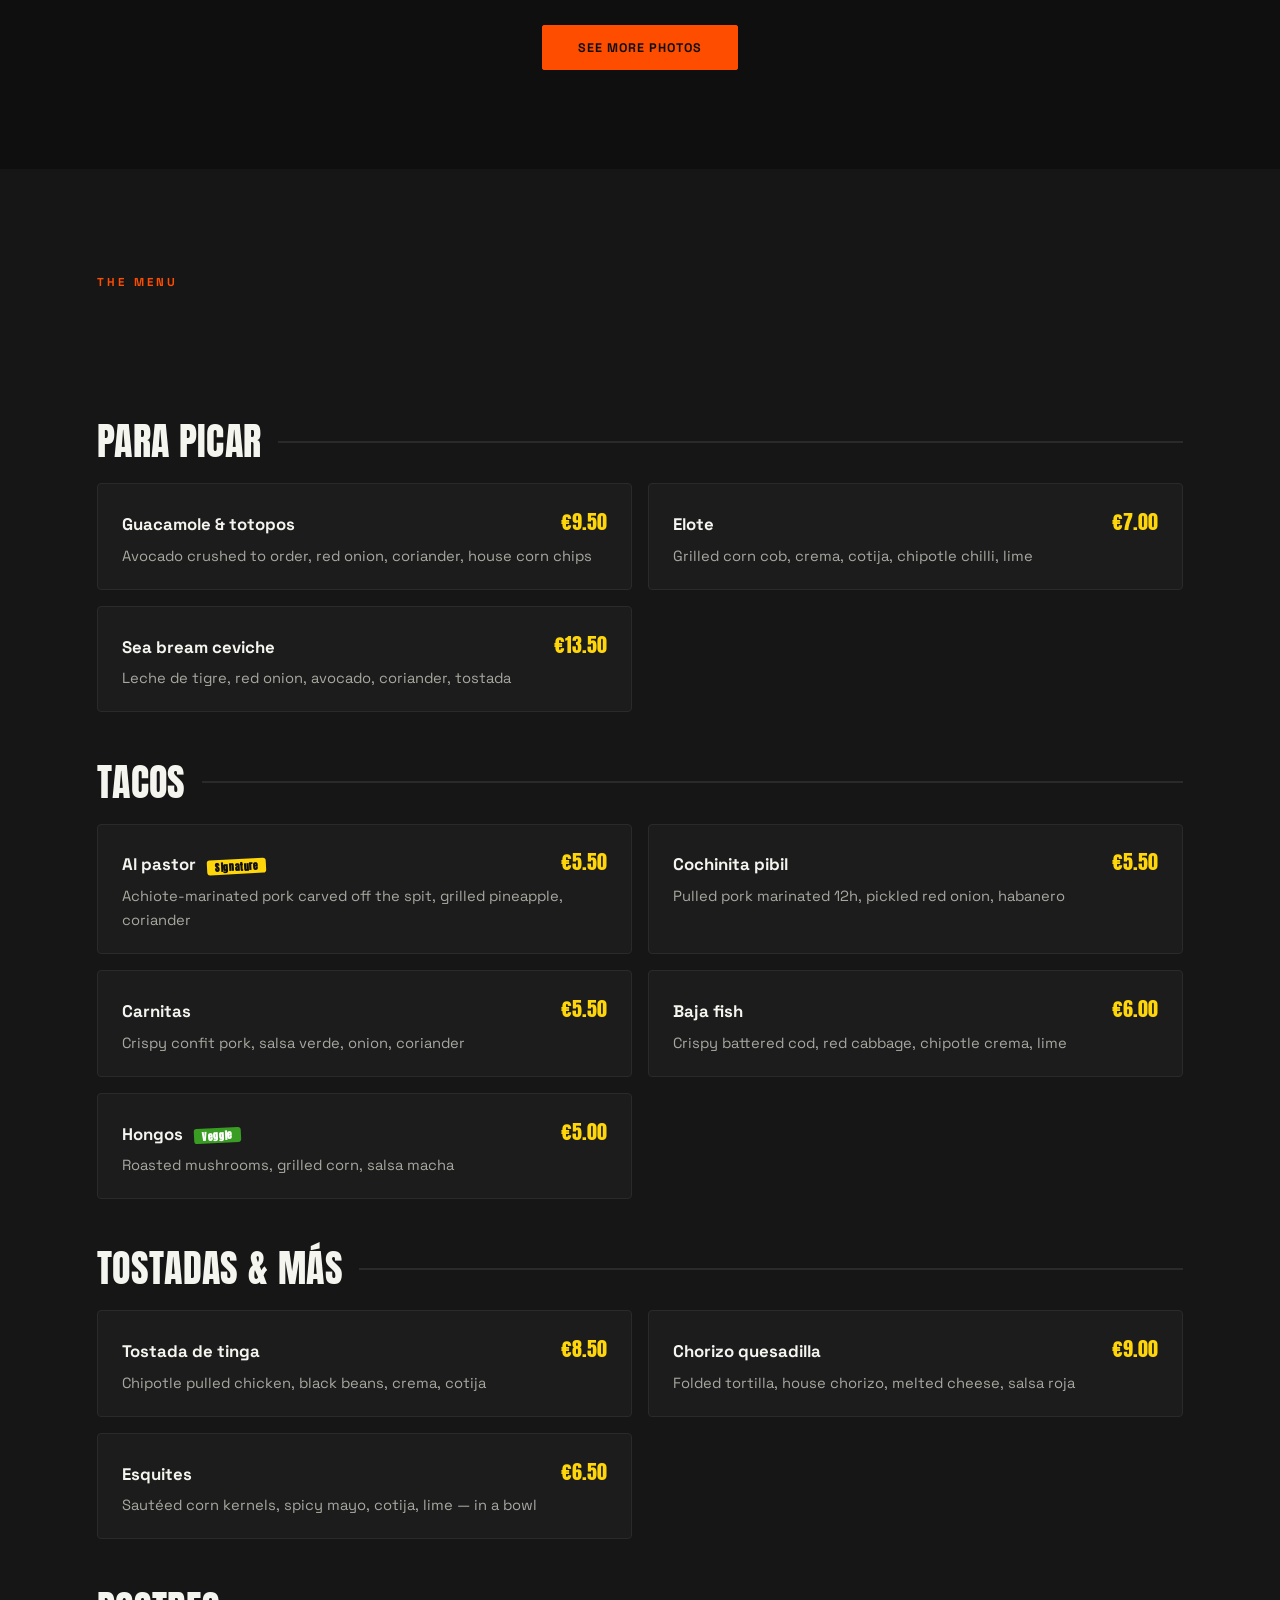
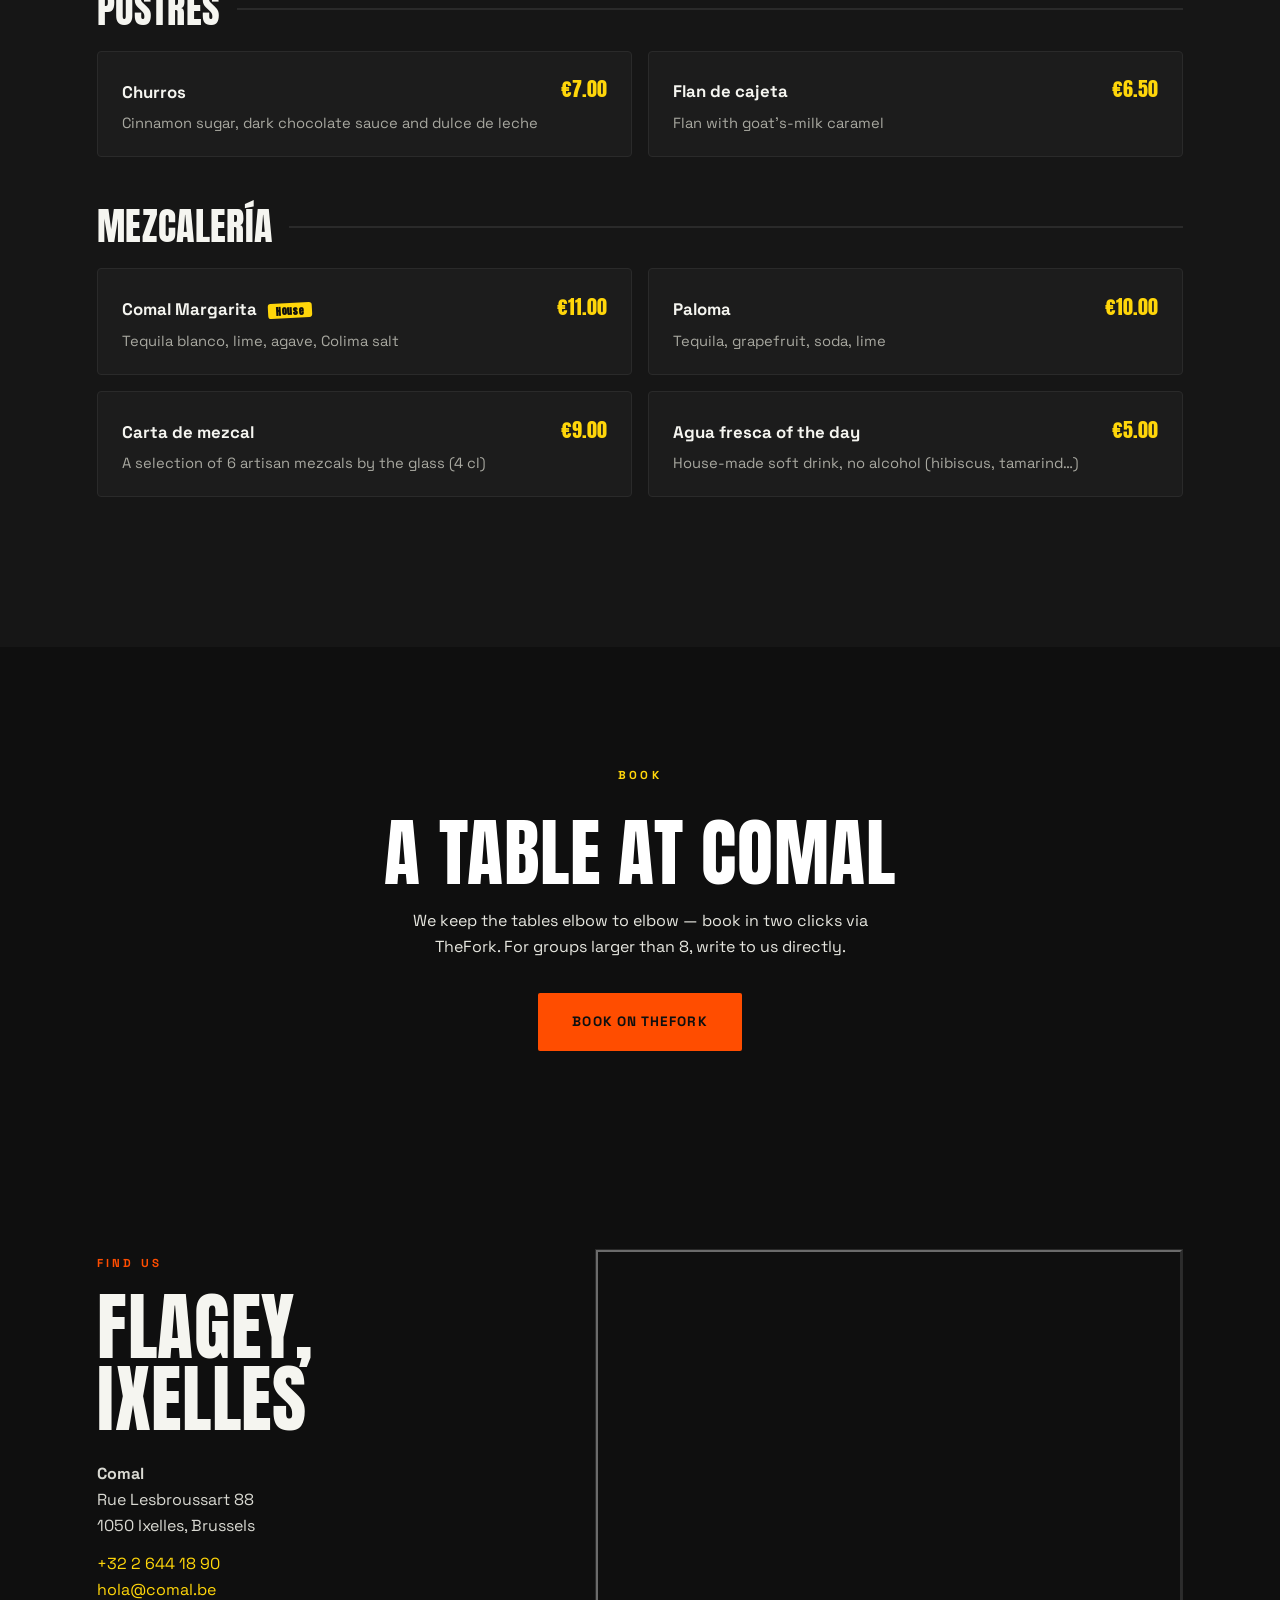
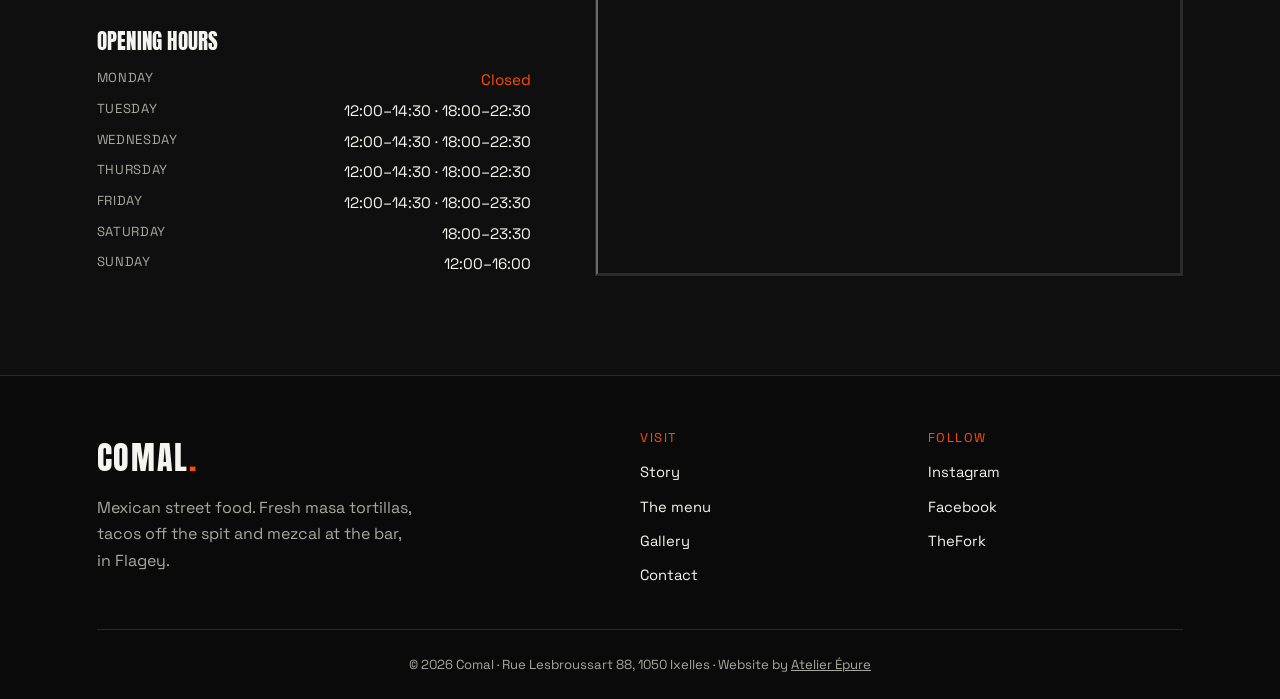
==== commit 08c5f7d2: "Ajoute le bandeau « Site de démonstration créé par Atelier Épure » Co-Authored-By: Claude Opus 4.7 <" ====
--- a/en.html
+++ b/en.html
@@ -434,5 +434,25 @@
 
   <script src="https://unpkg.com/aos@2.3.4/dist/aos.js"></script>
   <script src="script.js?v=3"></script>
+
+<!-- Bandeau demonstration — Atelier Epure -->
+<style>
+.ae-demo-badge{position:fixed;left:50%;bottom:18px;transform:translateX(-50%);z-index:2147483000;
+display:inline-flex;align-items:center;gap:9px;
+background:#1C1A17;color:#F7F4EE;text-decoration:none;
+font-family:-apple-system,BlinkMacSystemFont,"Segoe UI",system-ui,sans-serif;
+font-size:13px;line-height:1;white-space:nowrap;
+padding:11px 17px;border-radius:999px;
+box-shadow:0 8px 28px rgba(0,0,0,.28);border:1px solid rgba(247,244,238,.16);
+transition:transform .2s ease,box-shadow .2s ease}
+.ae-demo-badge:hover{transform:translateX(-50%) translateY(-2px);box-shadow:0 12px 34px rgba(0,0,0,.34)}
+.ae-demo-badge strong{color:#B68A3E;font-weight:600}
+.ae-demo-badge .ae-demo-dot{width:6px;height:6px;border-radius:50%;background:#B68A3E;flex:0 0 auto}
+@media (max-width:520px){.ae-demo-badge{font-size:12px;padding:9px 14px;bottom:12px}}
+</style>
+<a class="ae-demo-badge" href="https://mathisleclercq000-dot.github.io/atelier-epure-landing/" target="_blank" rel="noopener" aria-label="Site de démonstration créé par Atelier Épure">
+  <span class="ae-demo-dot" aria-hidden="true"></span>Site de démonstration créé par <strong>Atelier&nbsp;Épure</strong>
+</a>
+
 </body>
 </html>
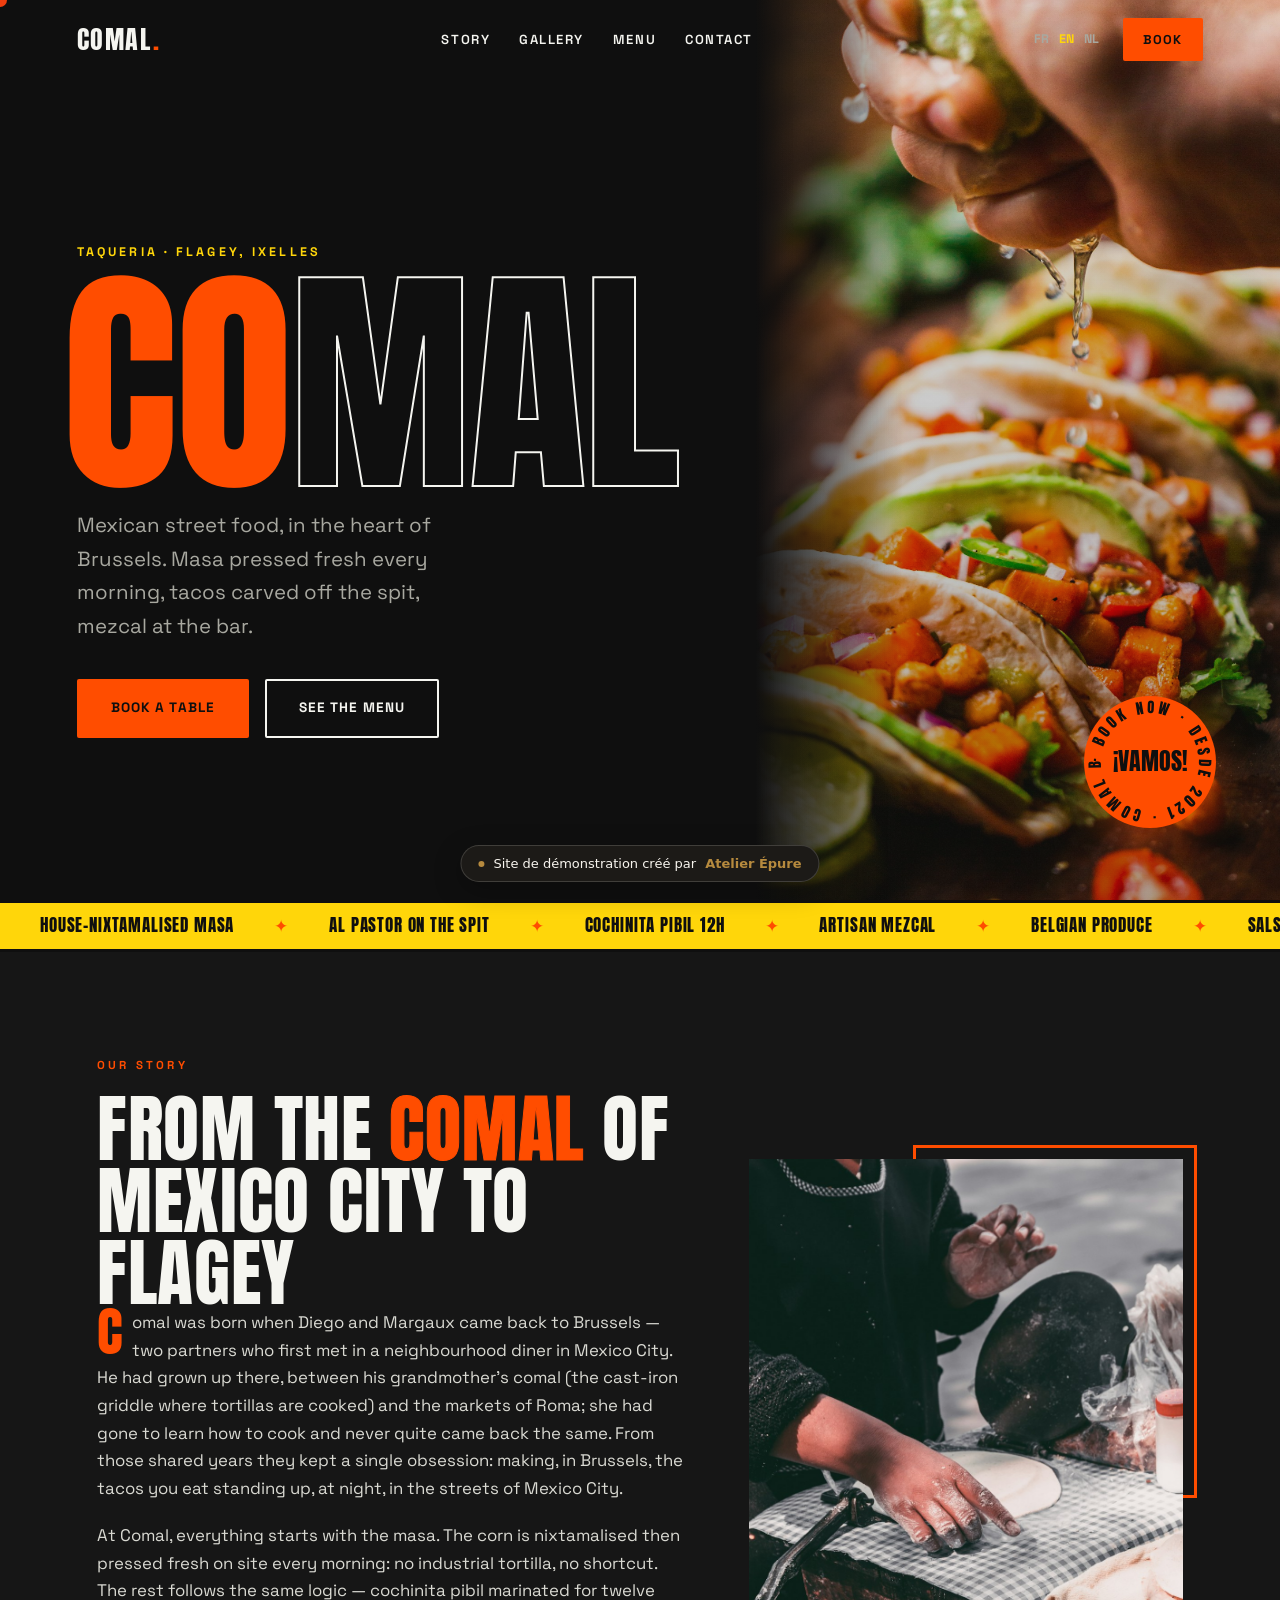
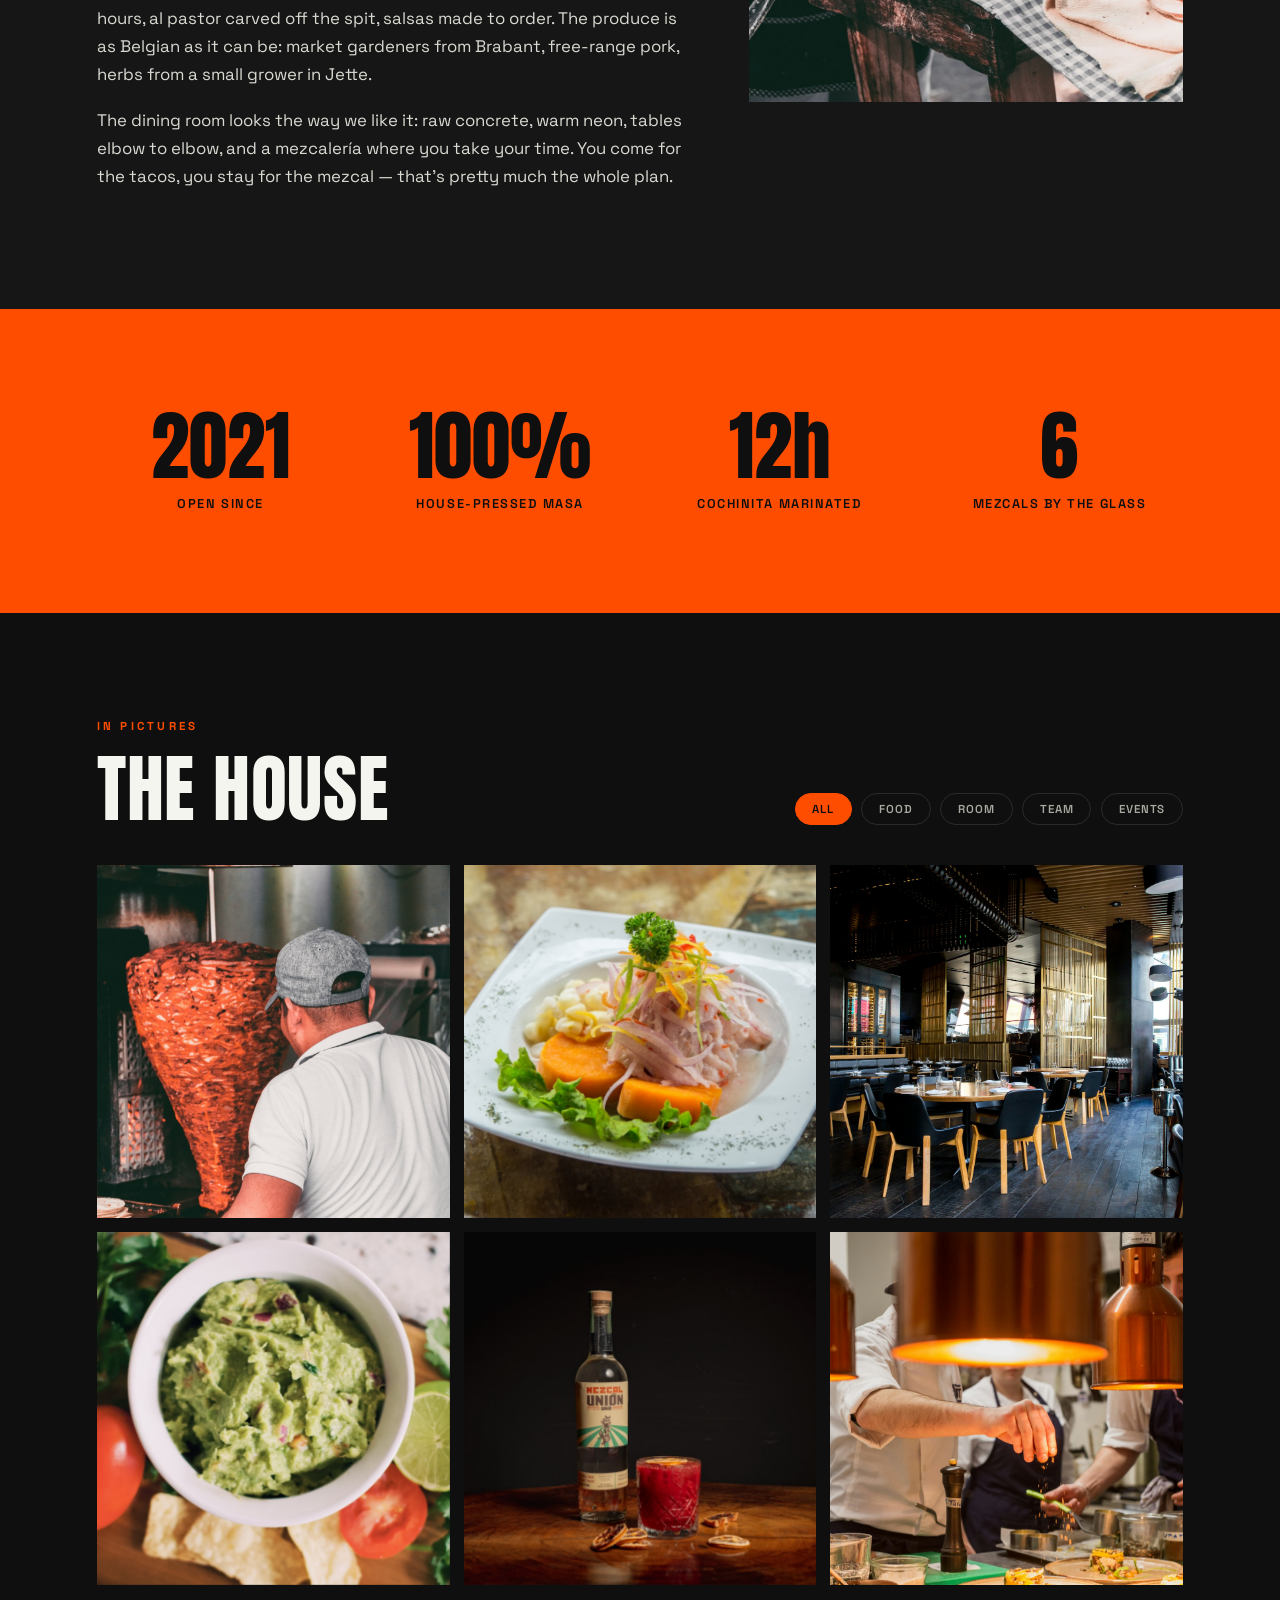
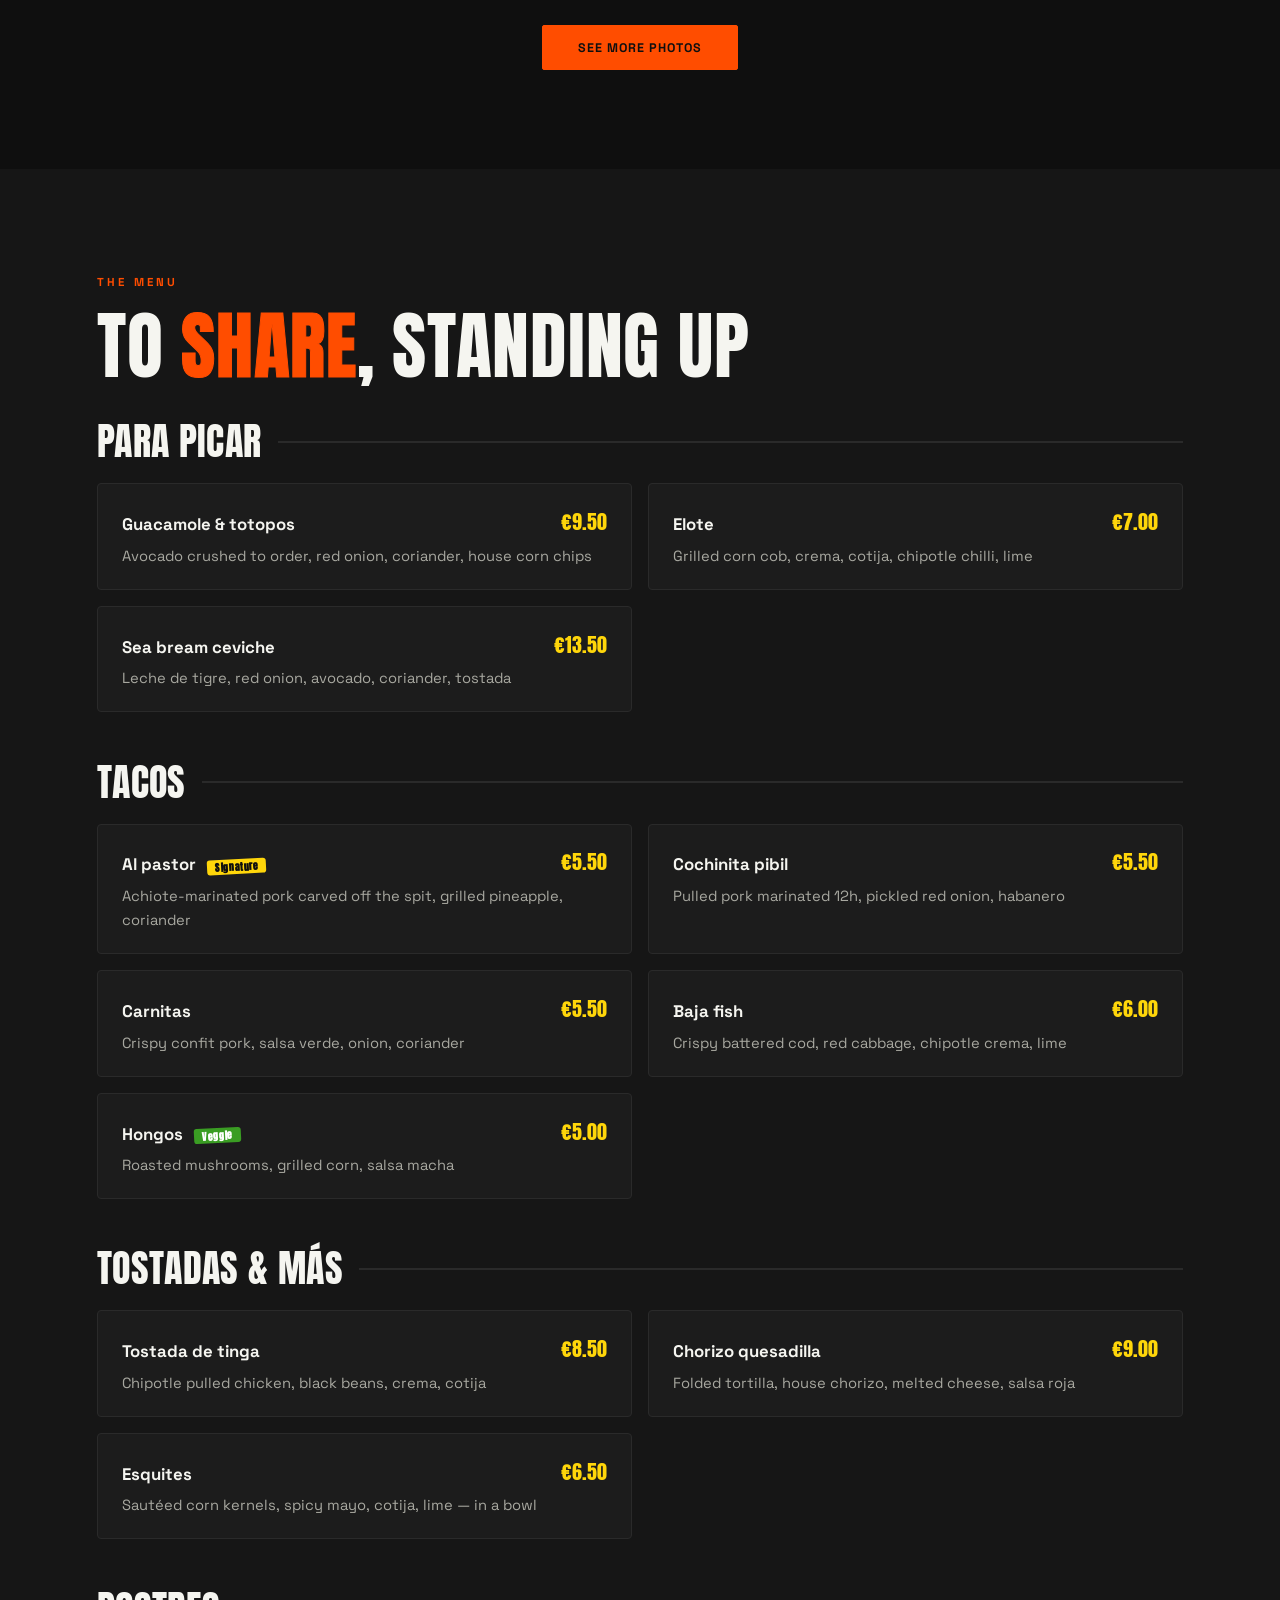
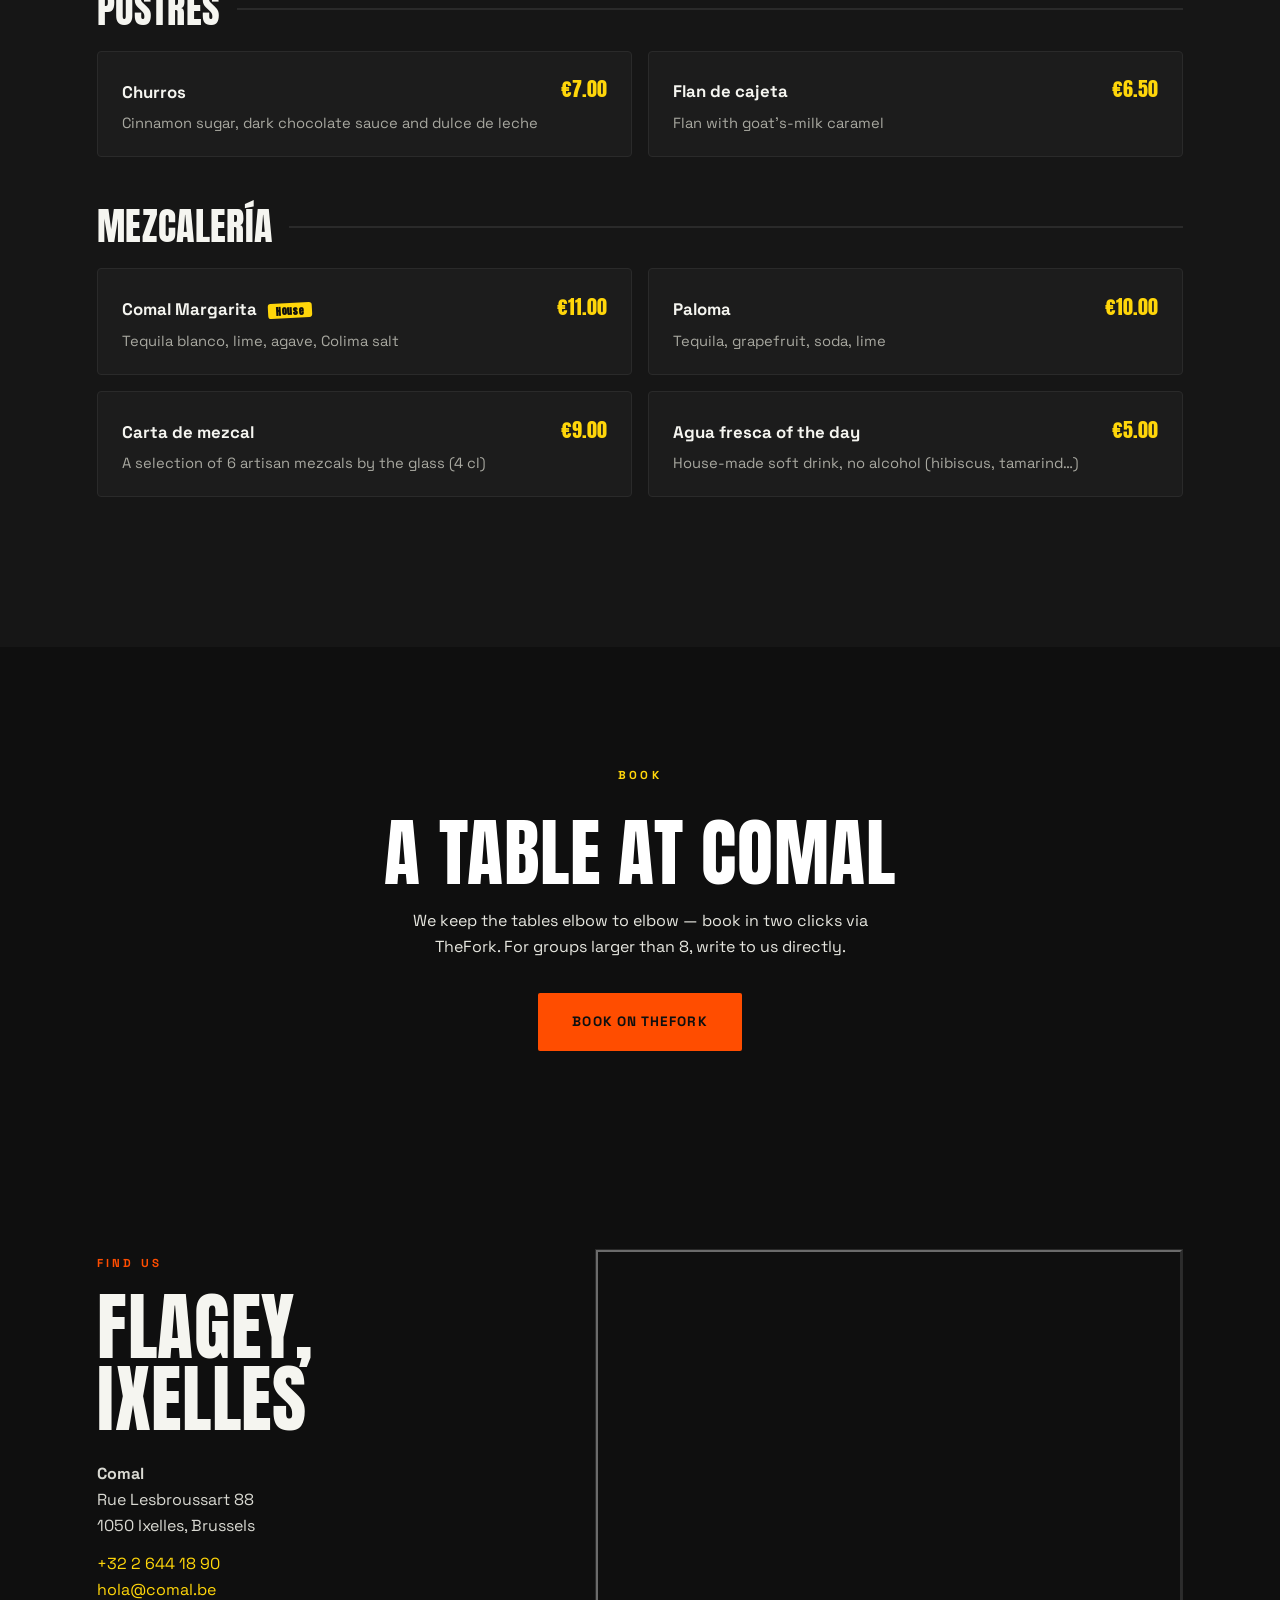
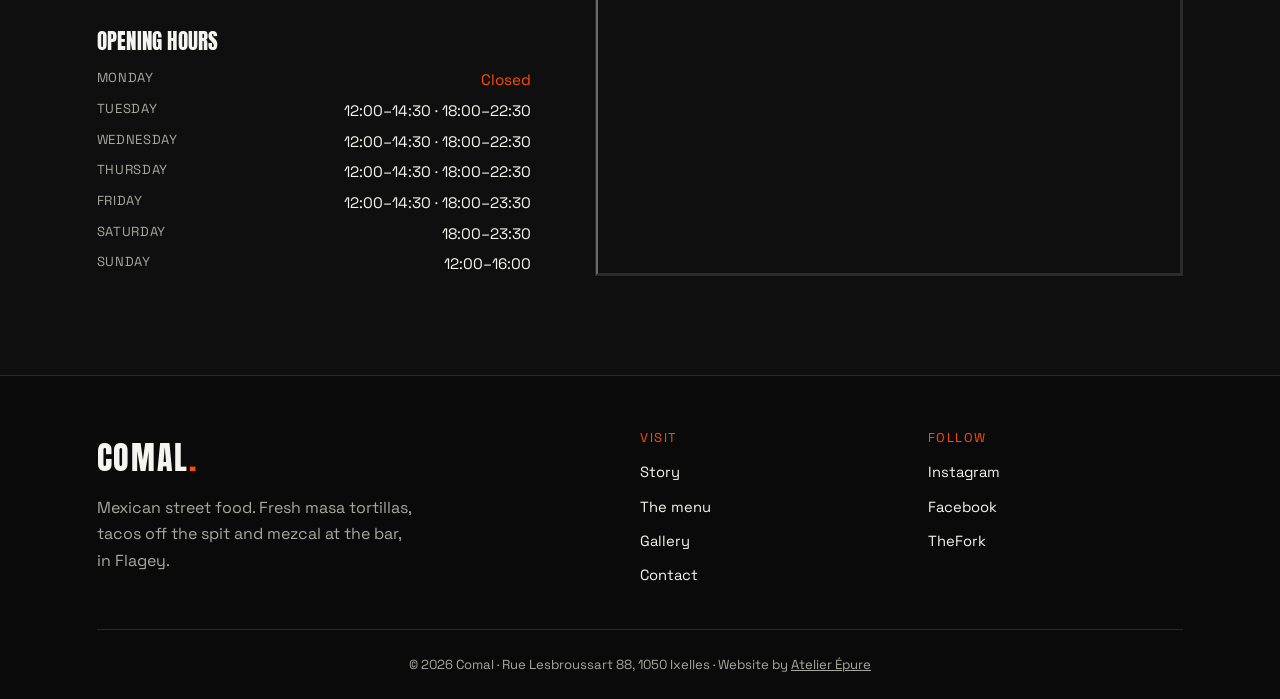
==== commit f9a8a457: "Repointe le bandeau demo vers l'URL atelier-epure Co-Authored-By: Claude Opus 4.7 <noreply@anthropic" ====
--- a/en.html
+++ b/en.html
@@ -450,7 +450,7 @@
 .ae-demo-badge .ae-demo-dot{width:6px;height:6px;border-radius:50%;background:#B68A3E;flex:0 0 auto}
 @media (max-width:520px){.ae-demo-badge{font-size:12px;padding:9px 14px;bottom:12px}}
 </style>
-<a class="ae-demo-badge" href="https://mathisleclercq000-dot.github.io/atelier-epure-landing/" target="_blank" rel="noopener" aria-label="Site de démonstration créé par Atelier Épure">
+<a class="ae-demo-badge" href="https://atelier-epure.github.io/atelier-epure-landing/" target="_blank" rel="noopener" aria-label="Site de démonstration créé par Atelier Épure">
   <span class="ae-demo-dot" aria-hidden="true"></span>Site de démonstration créé par <strong>Atelier&nbsp;Épure</strong>
 </a>
 
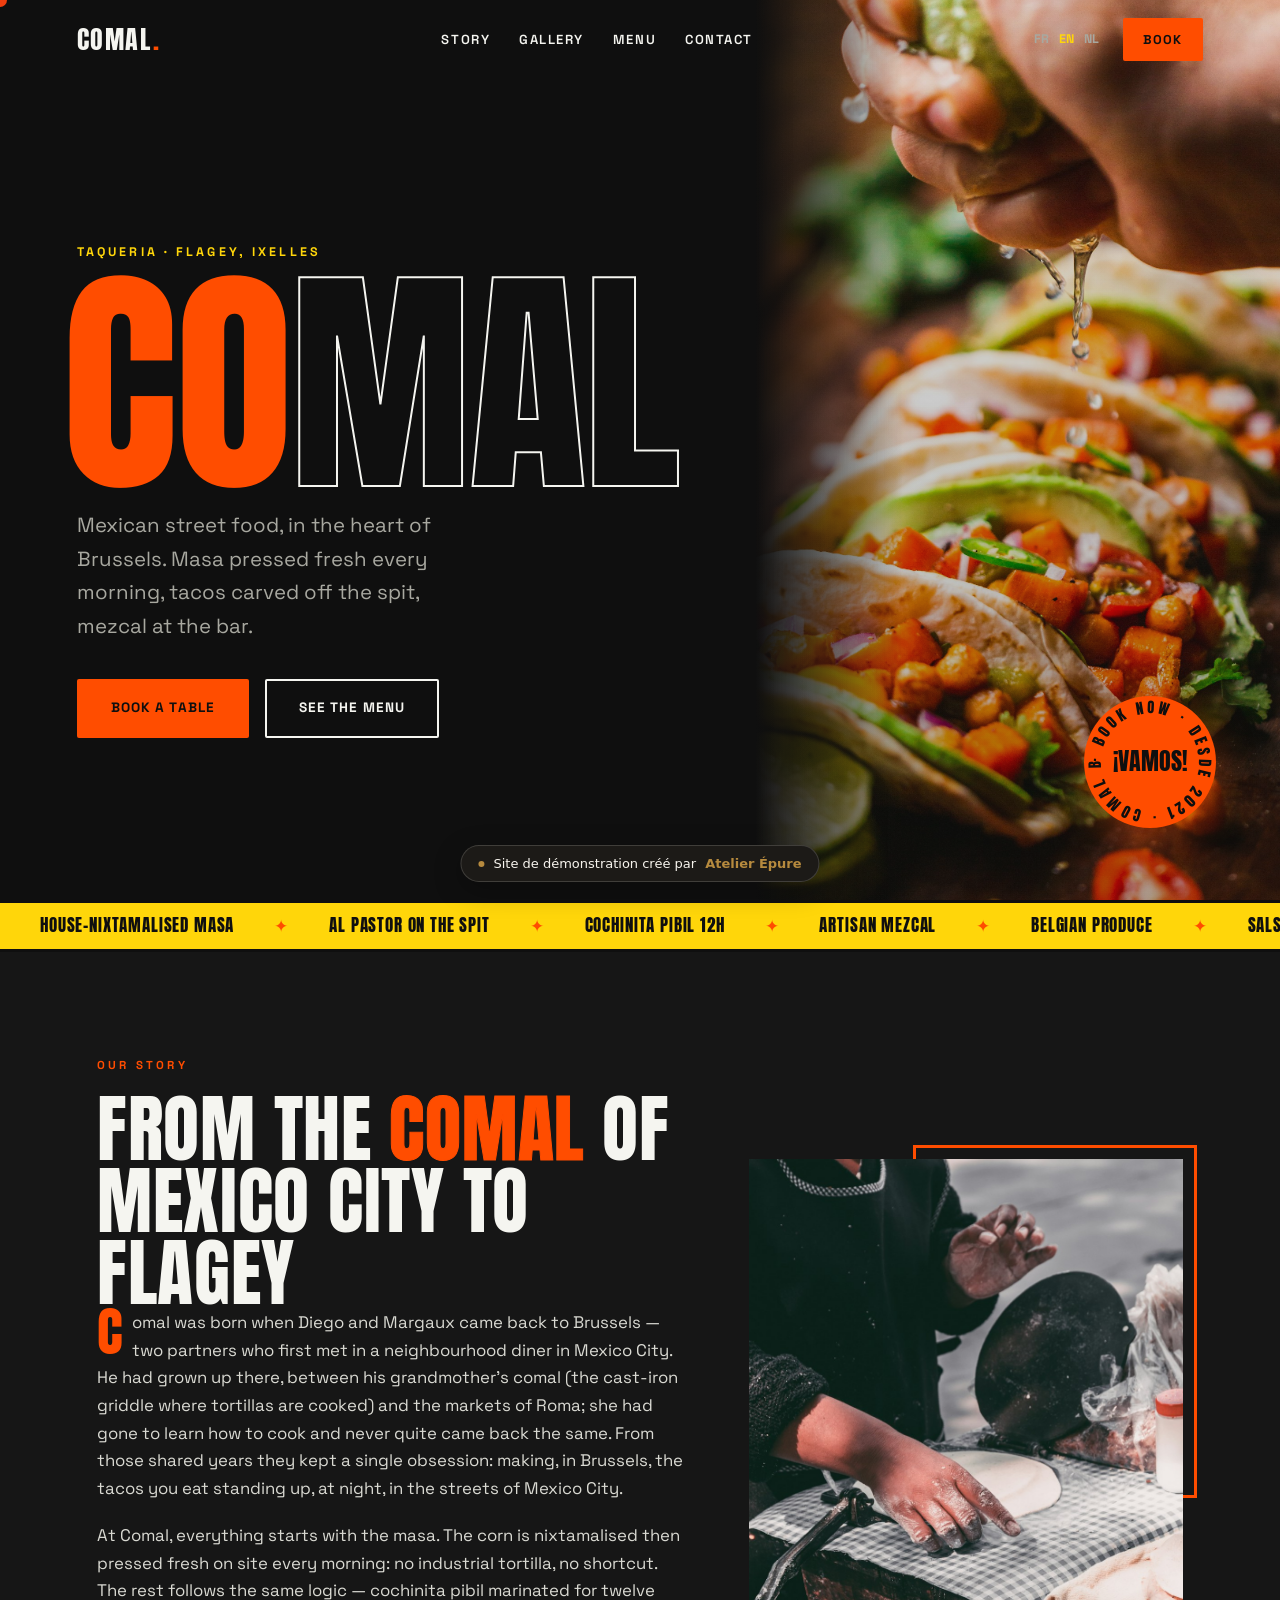
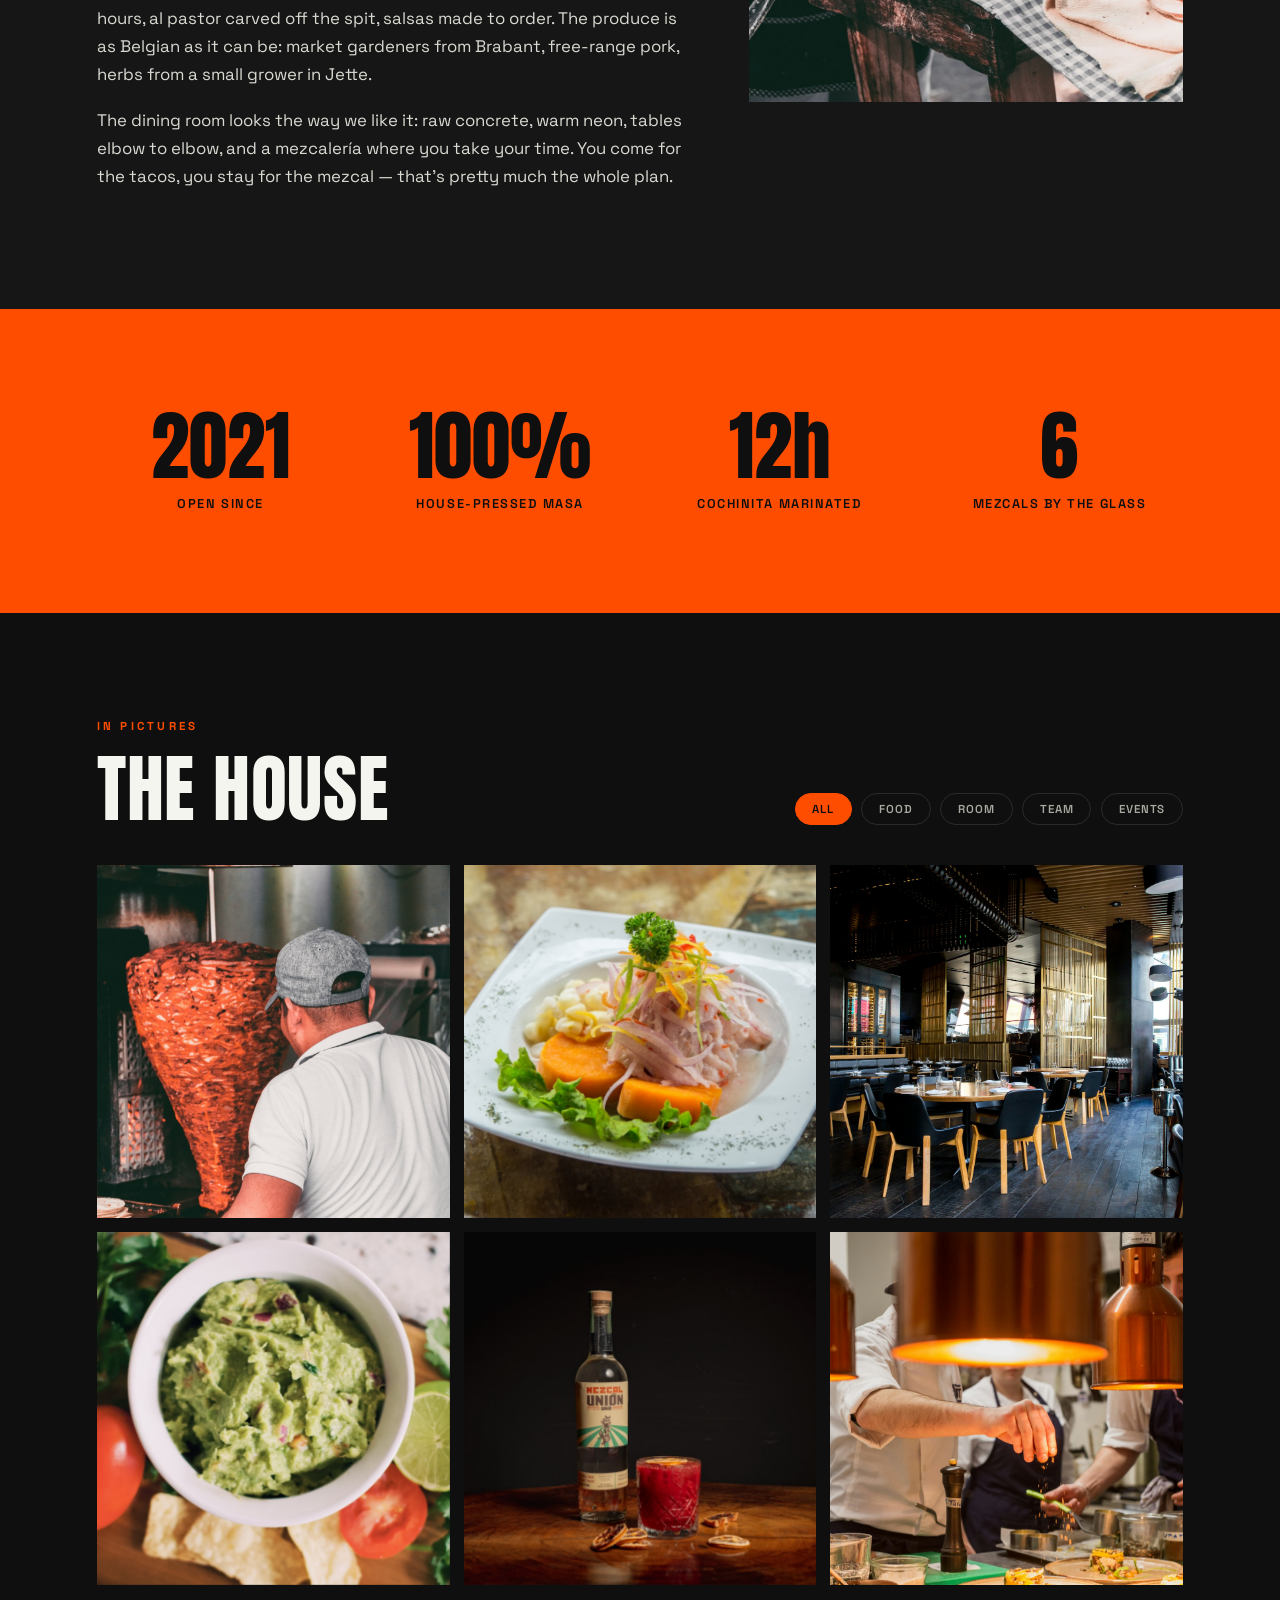
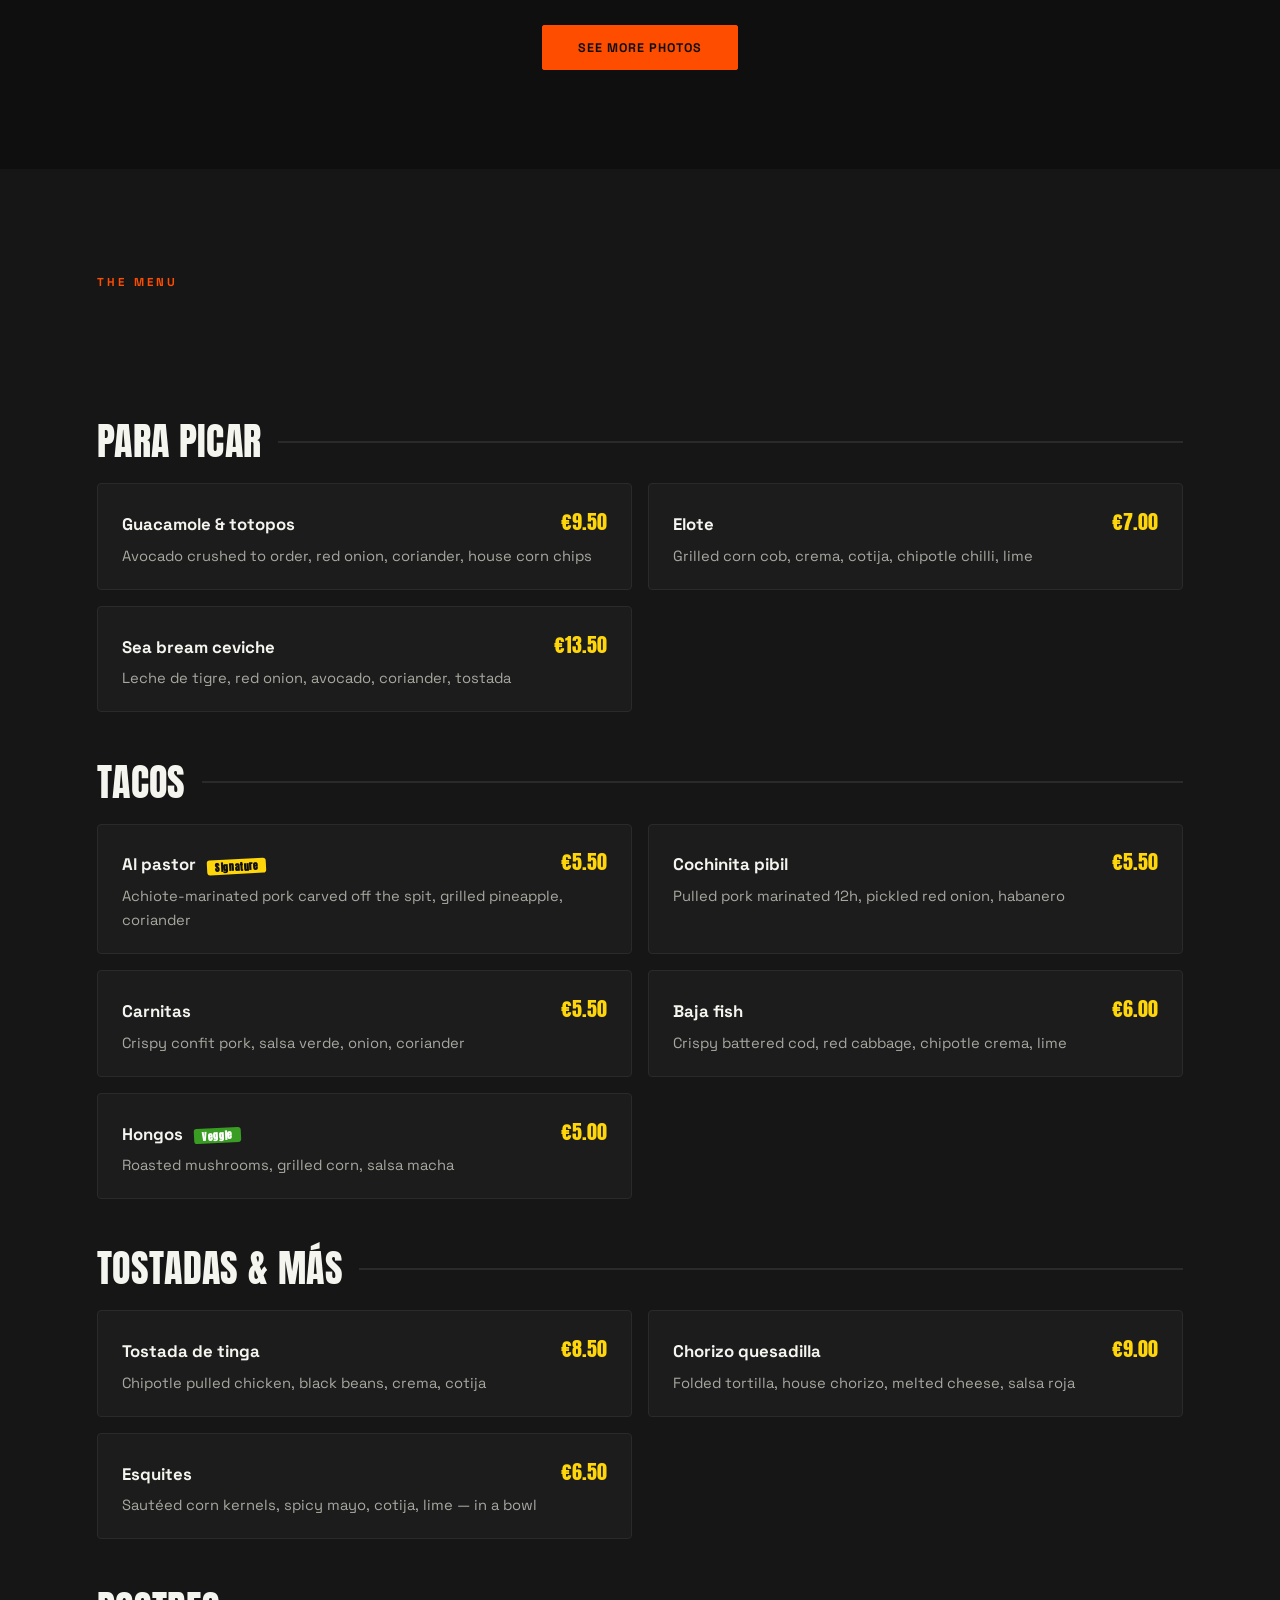
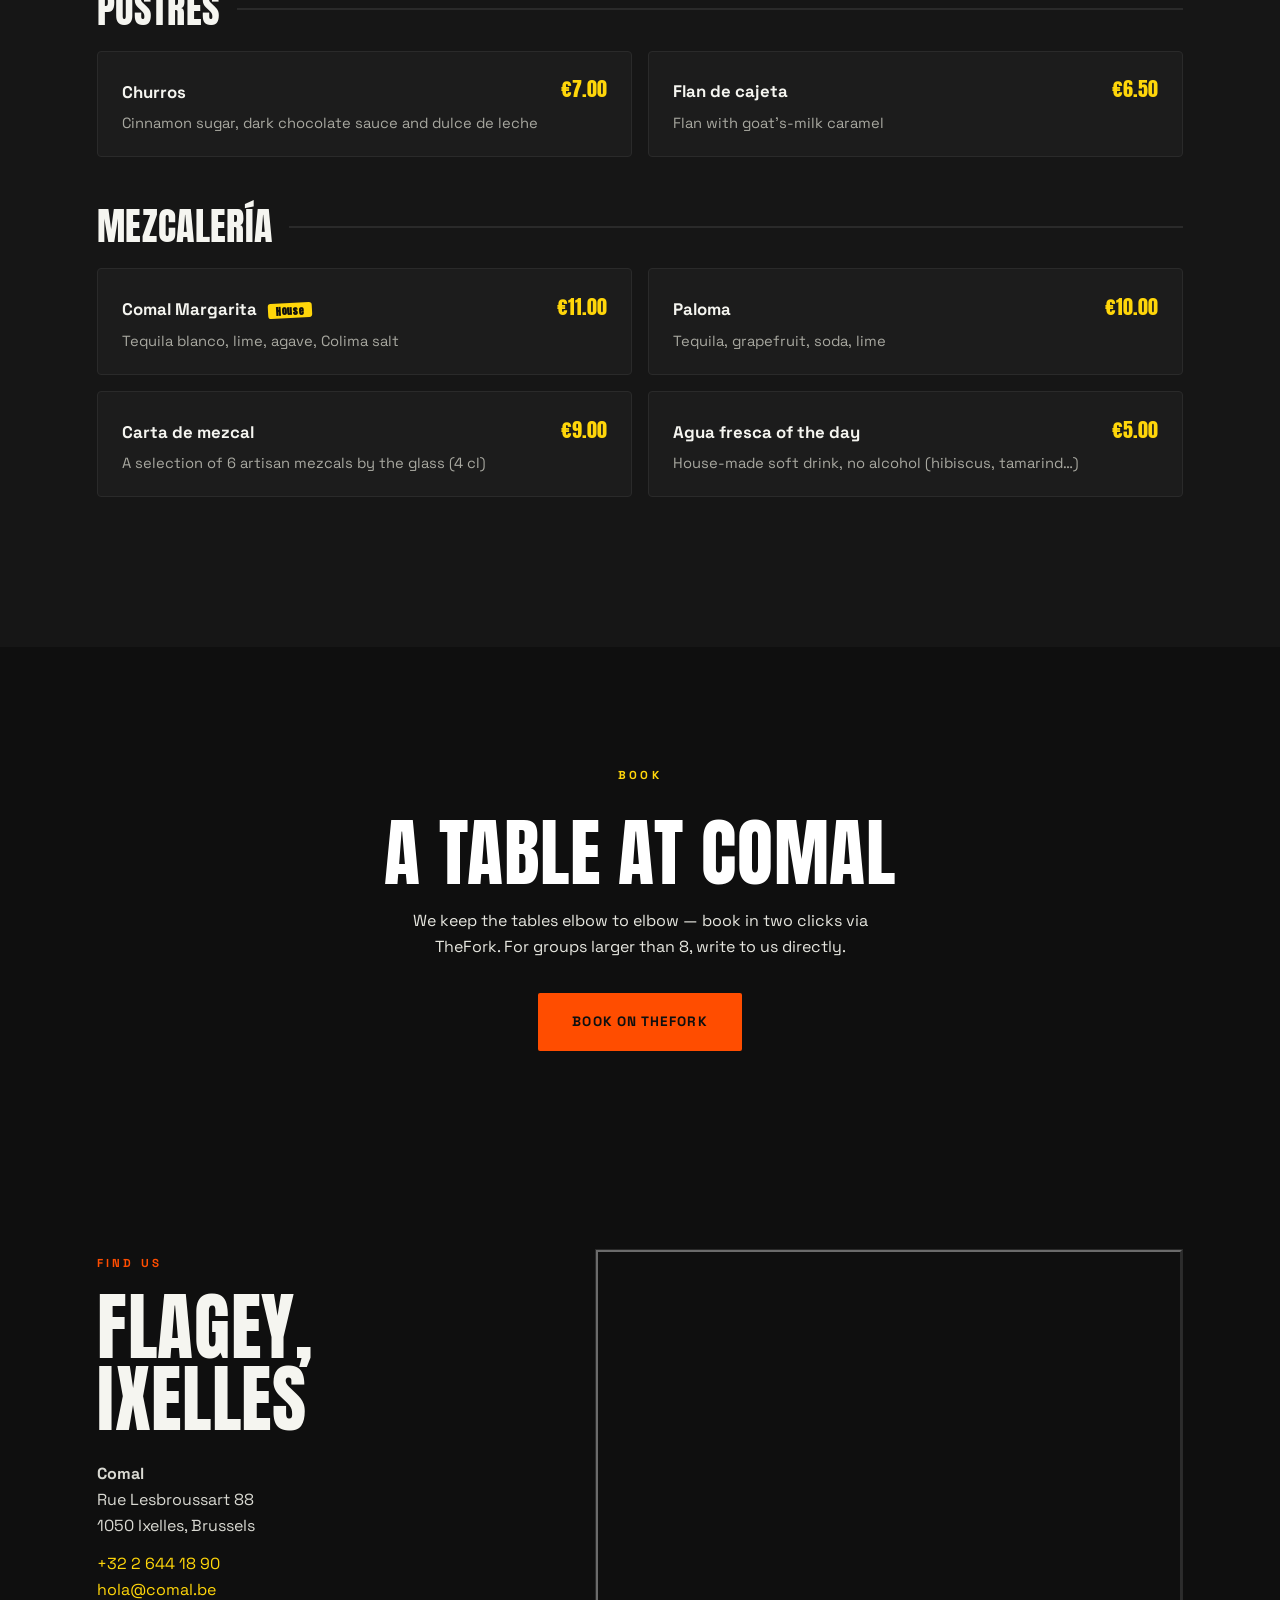
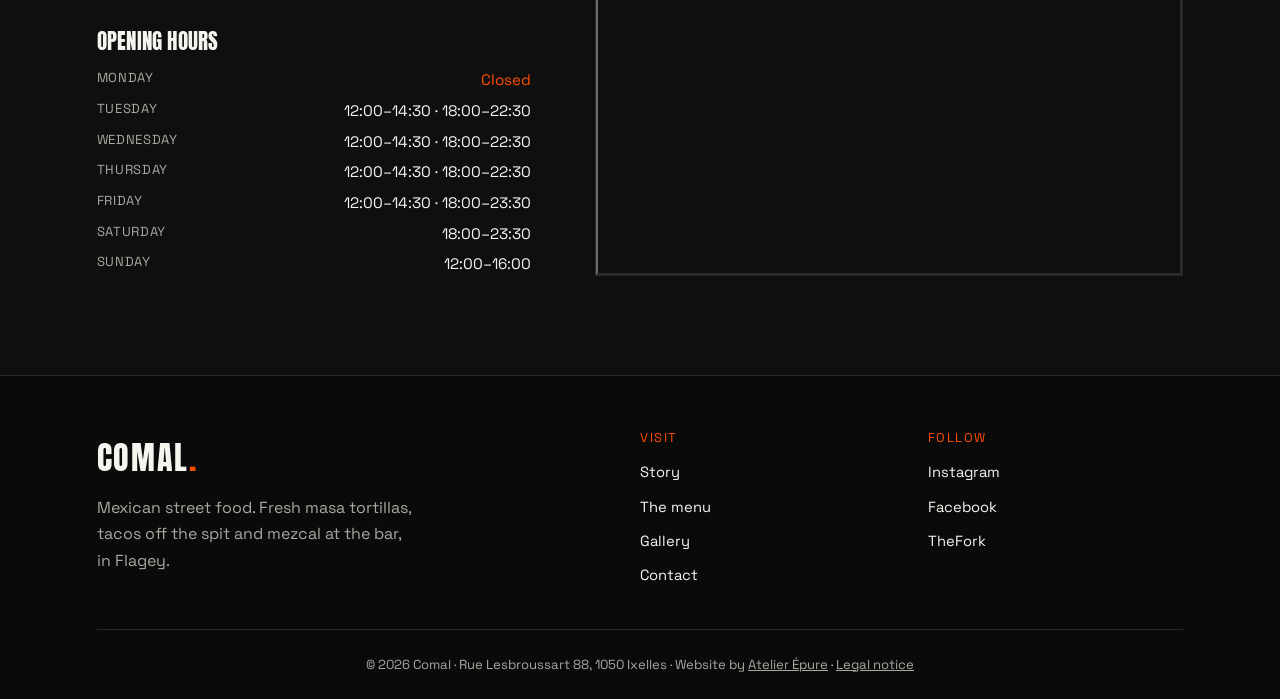
==== commit 56ef36ac: "Ajout mentions légales & politique de confidentialité (RGPD) Nouvelle page mentions-legales.html + l" ====
--- a/en.html
+++ b/en.html
@@ -24,8 +24,8 @@
   <meta name="twitter:card" content="summary_large_image">
 
   <!-- Favicon -->
-  <link rel="icon" type="image/svg+xml" href="assets/favicon.svg">
-  <link rel="apple-touch-icon" href="assets/favicon.svg">
+  <link rel="icon" type="image/png" href="assets/favicon.png?v=3">
+  <link rel="apple-touch-icon" href="assets/favicon.png?v=3">
 
   <!-- Fonts -->
   <link rel="preconnect" href="https://fonts.googleapis.com">
@@ -425,7 +425,7 @@
       </div>
       <div class="footer-bottom">
         © <span id="year">2026</span> Comal · Rue Lesbroussart 88, 1050 Ixelles ·
-        Website by <a href="#" style="color:var(--color-muted);">Atelier Épure</a>
+        Website by <a href="#" style="color:var(--color-muted);">Atelier Épure</a> · <a href="mentions-legales.html" style="color:var(--color-muted);">Legal notice</a>
       </div>
     </div>
   </footer>
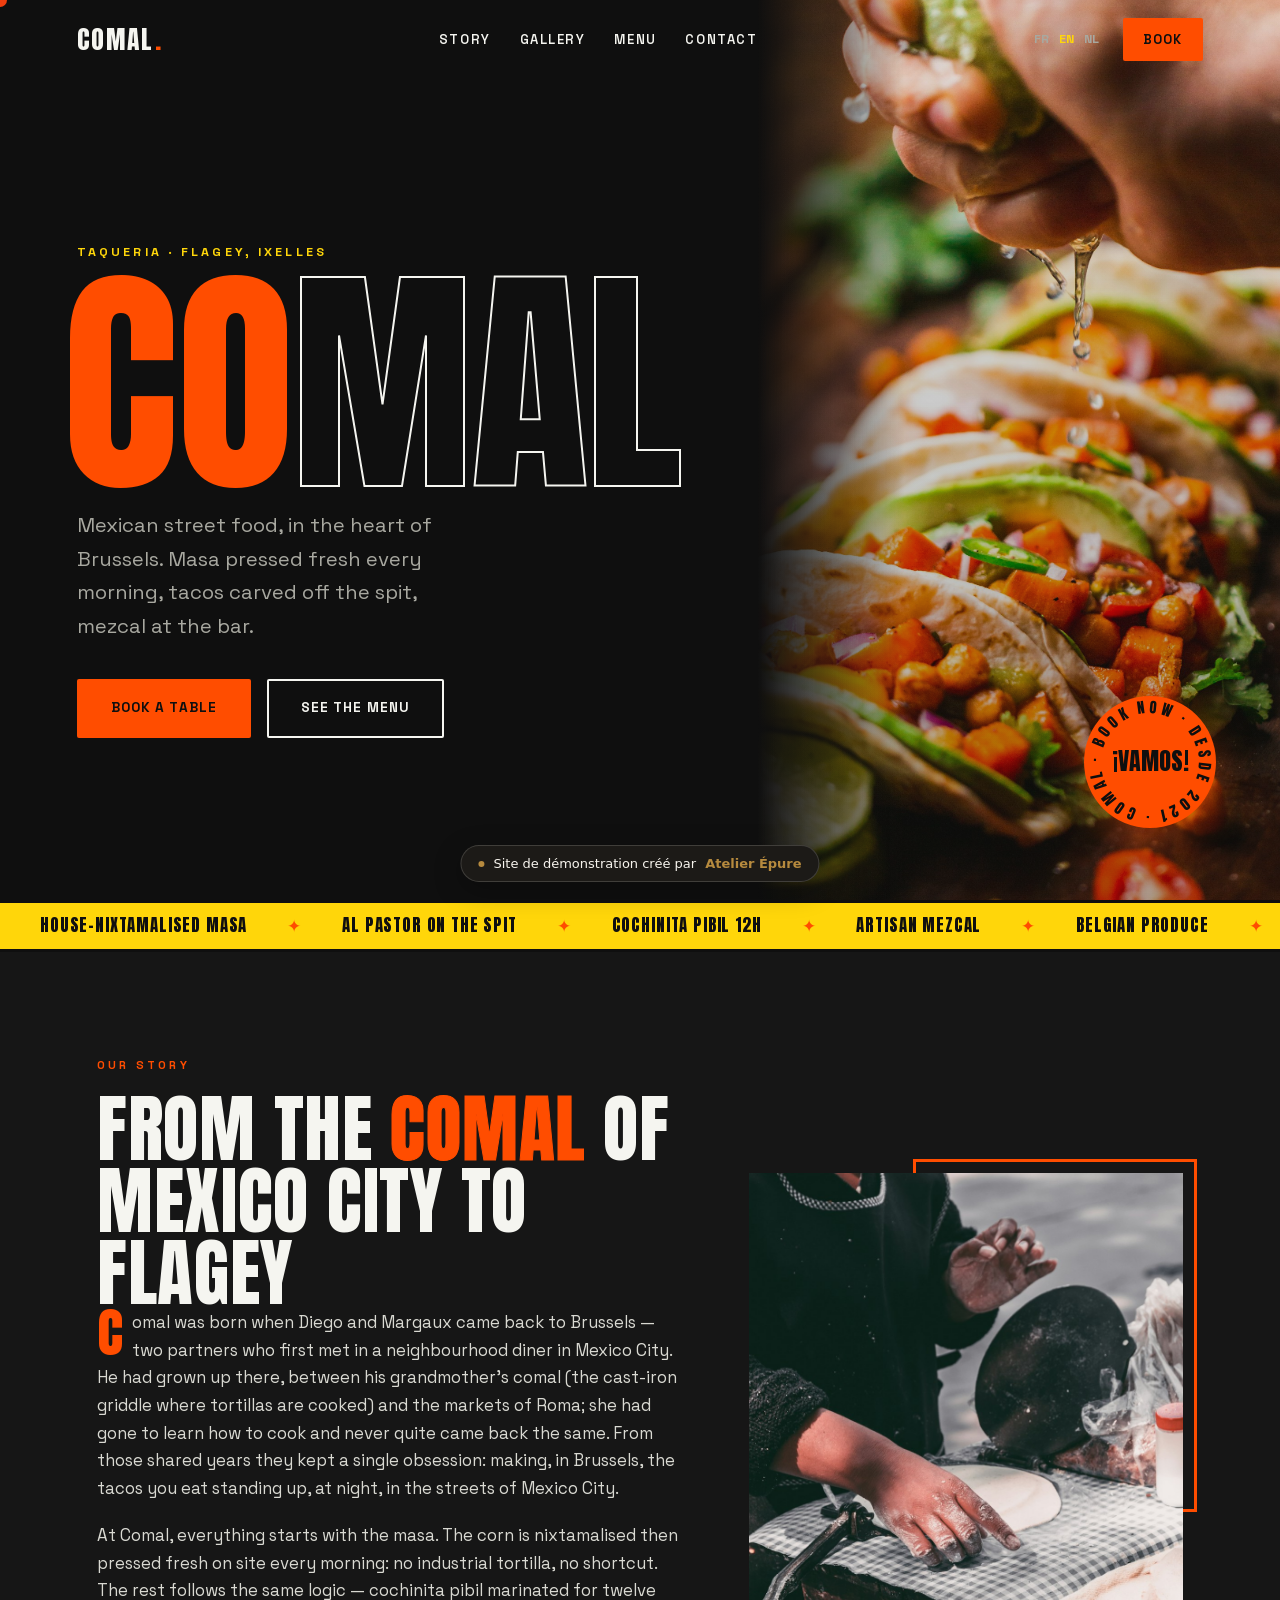
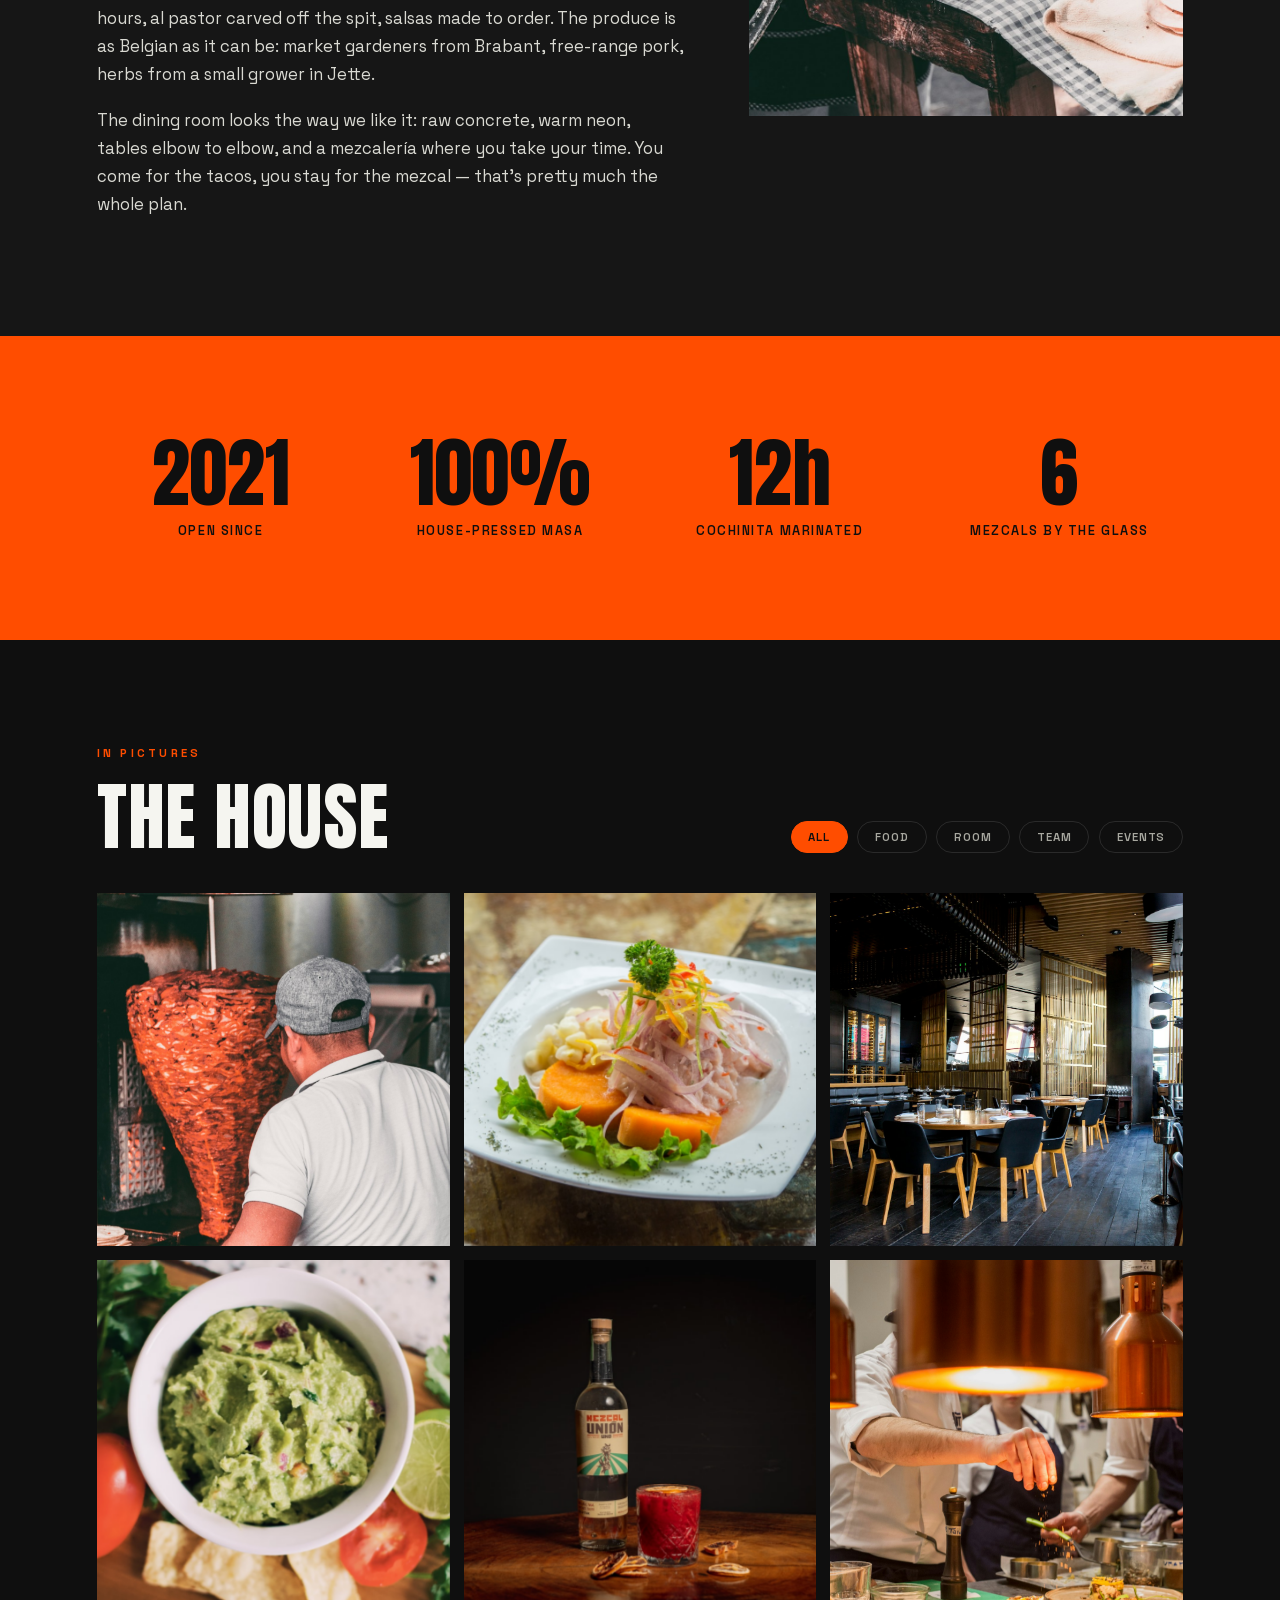
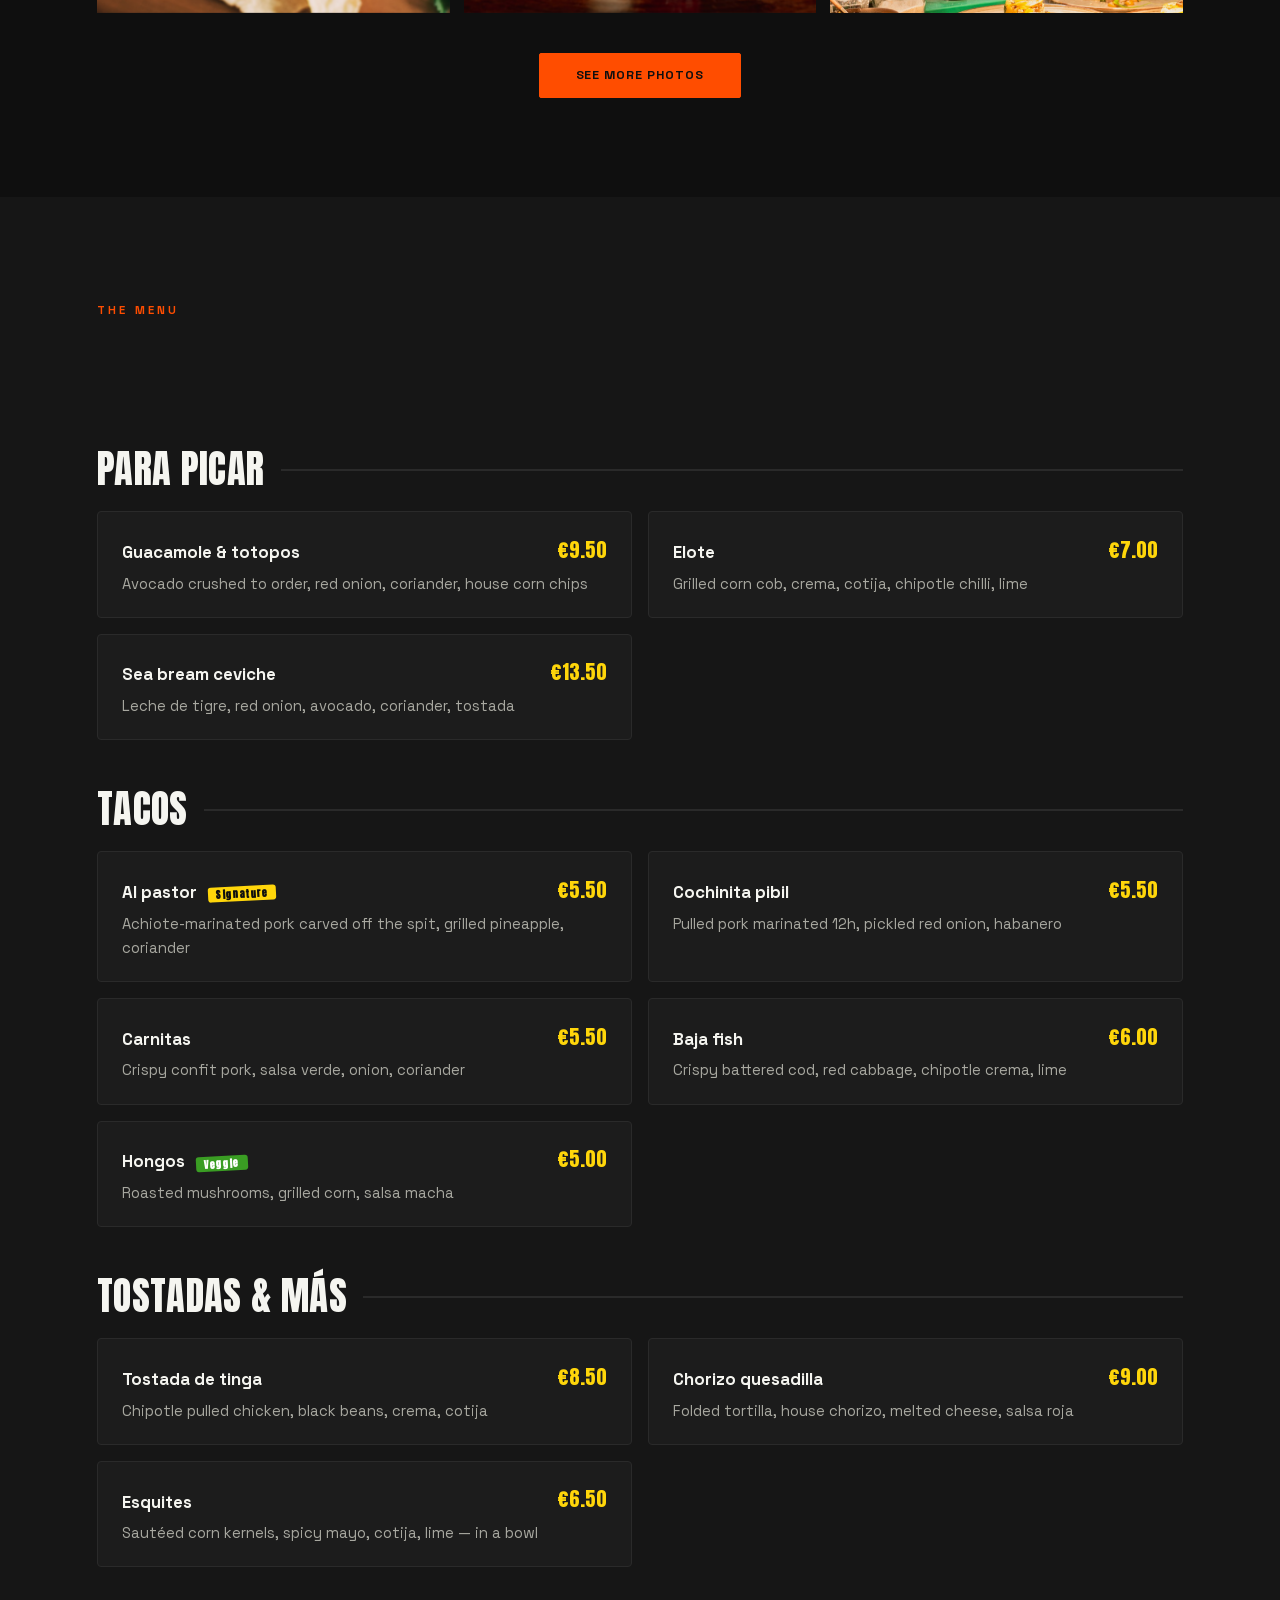
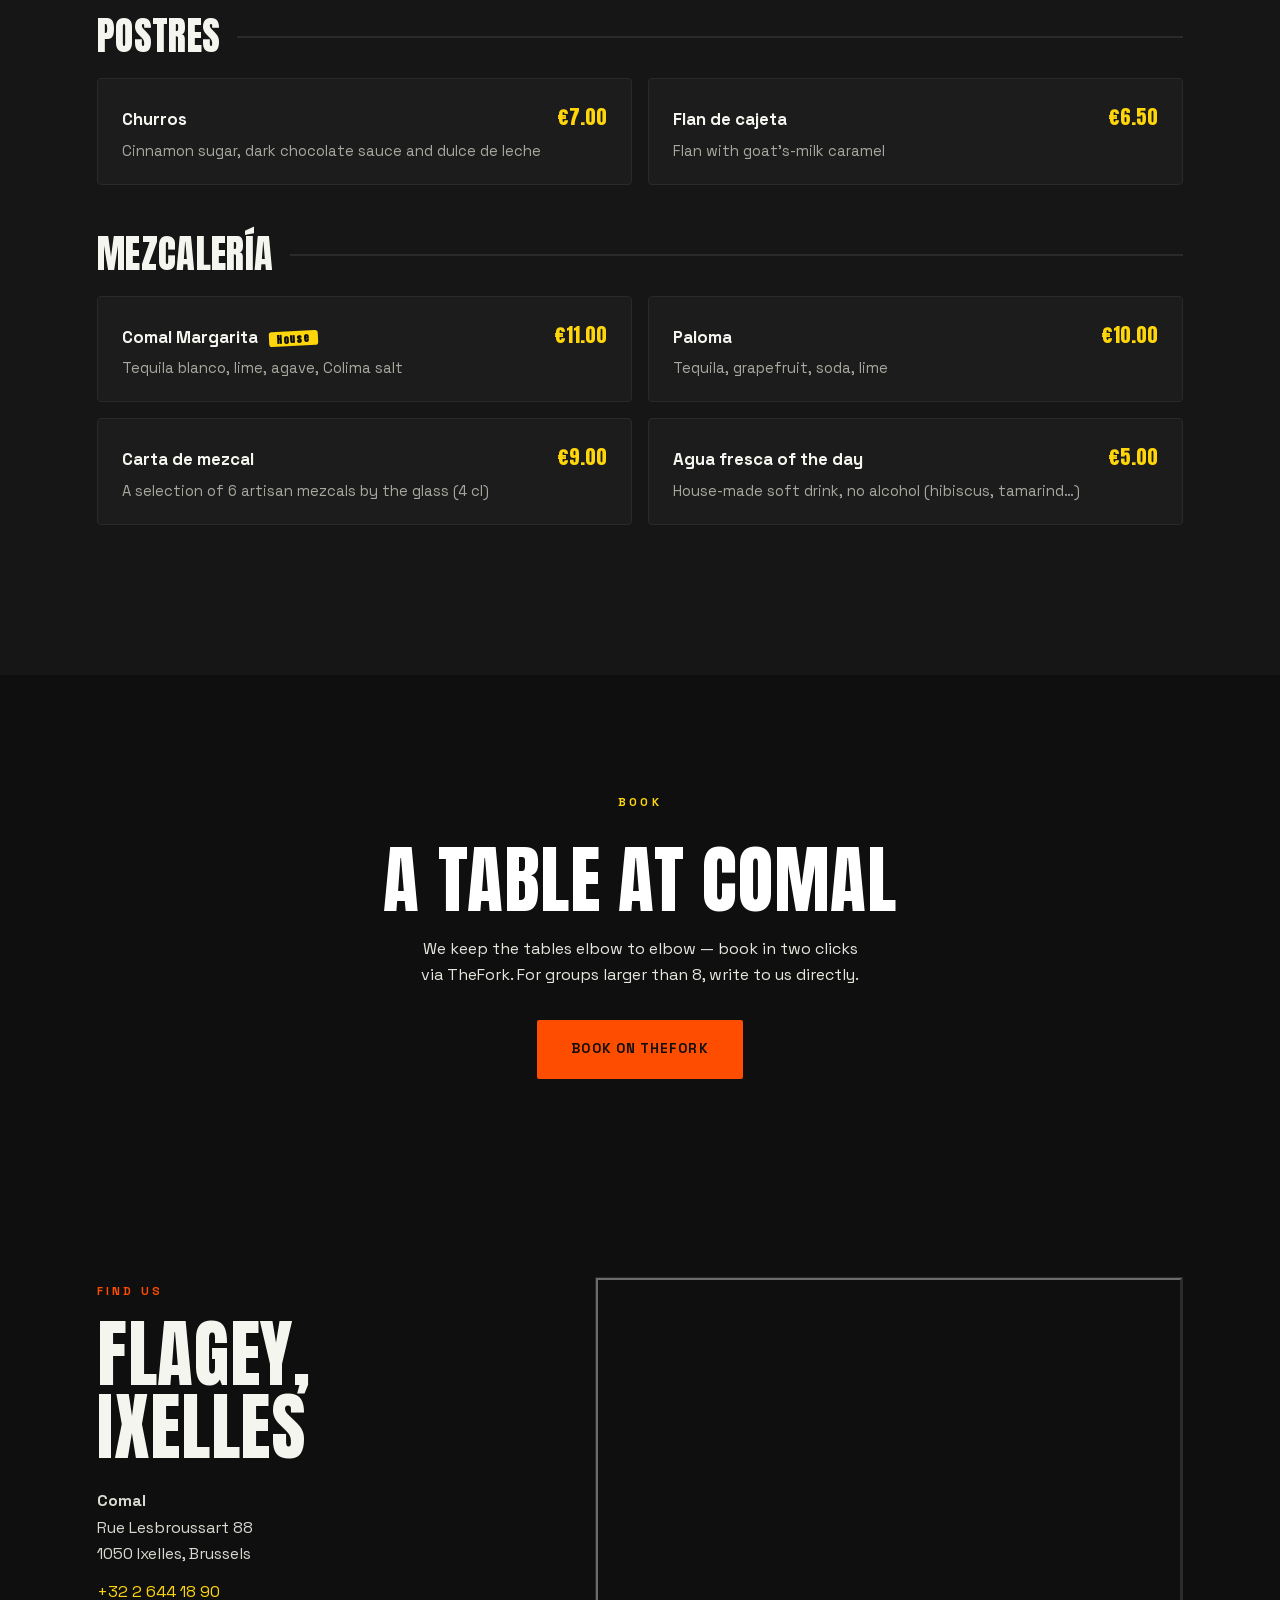
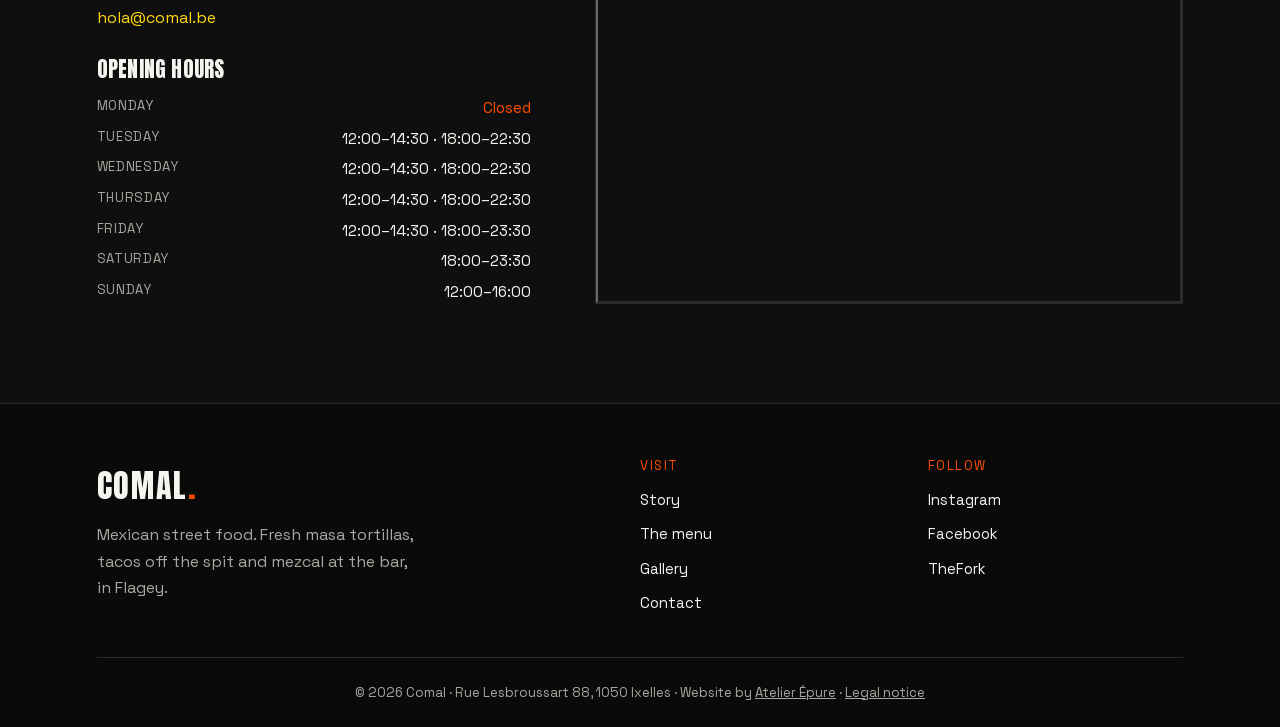
==== commit 05fc5431: "Polices auto-hébergées (RGPD) — plus d'appel à Google Fonts / Fontshare Polices téléchargées dans as" ====
--- a/en.html
+++ b/en.html
@@ -28,9 +28,7 @@
   <link rel="apple-touch-icon" href="assets/favicon.png?v=3">
 
   <!-- Fonts -->
-  <link rel="preconnect" href="https://fonts.googleapis.com">
-  <link rel="preconnect" href="https://fonts.gstatic.com" crossorigin>
-  <link href="https://fonts.googleapis.com/css2?family=Anton&family=Space+Grotesk:wght@400;500;600;700&display=swap" rel="stylesheet">
+  <link rel="stylesheet" href="assets/fonts/fonts.css?v=1">
 
   <!-- AOS (CDN versionné figé) -->
   <link rel="stylesheet" href="https://unpkg.com/aos@2.3.4/dist/aos.css">
--- a/assets/fonts/fonts.css
+++ b/assets/fonts/fonts.css
@@ -0,0 +1,81 @@
+/* Polices auto-hébergées — générées par resto-site-builder/scripts/self-host-fonts.py */
+@font-face {
+  font-family: 'Anton';
+  font-style: normal;
+  font-weight: 400;
+  font-display: swap;
+  src: url('anton-400-latin-ext.woff2') format('woff2');
+  unicode-range: U+0100-02BA, U+02BD-02C5, U+02C7-02CC, U+02CE-02D7, U+02DD-02FF, U+0304, U+0308, U+0329, U+1D00-1DBF, U+1E00-1E9F, U+1EF2-1EFF, U+2020, U+20A0-20AB, U+20AD-20C0, U+2113, U+2C60-2C7F, U+A720-A7FF;
+}
+@font-face {
+  font-family: 'Anton';
+  font-style: normal;
+  font-weight: 400;
+  font-display: swap;
+  src: url('anton-400-latin.woff2') format('woff2');
+  unicode-range: U+0000-00FF, U+0131, U+0152-0153, U+02BB-02BC, U+02C6, U+02DA, U+02DC, U+0304, U+0308, U+0329, U+2000-206F, U+20AC, U+2122, U+2191, U+2193, U+2212, U+2215, U+FEFF, U+FFFD;
+}
+@font-face {
+  font-family: 'Space Grotesk';
+  font-style: normal;
+  font-weight: 400;
+  font-display: swap;
+  src: url('space-grotesk-400-latin-ext.woff2') format('woff2');
+  unicode-range: U+0100-02BA, U+02BD-02C5, U+02C7-02CC, U+02CE-02D7, U+02DD-02FF, U+0304, U+0308, U+0329, U+1D00-1DBF, U+1E00-1E9F, U+1EF2-1EFF, U+2020, U+20A0-20AB, U+20AD-20C0, U+2113, U+2C60-2C7F, U+A720-A7FF;
+}
+@font-face {
+  font-family: 'Space Grotesk';
+  font-style: normal;
+  font-weight: 400;
+  font-display: swap;
+  src: url('space-grotesk-400-latin.woff2') format('woff2');
+  unicode-range: U+0000-00FF, U+0131, U+0152-0153, U+02BB-02BC, U+02C6, U+02DA, U+02DC, U+0304, U+0308, U+0329, U+2000-206F, U+20AC, U+2122, U+2191, U+2193, U+2212, U+2215, U+FEFF, U+FFFD;
+}
+@font-face {
+  font-family: 'Space Grotesk';
+  font-style: normal;
+  font-weight: 500;
+  font-display: swap;
+  src: url('space-grotesk-400-latin-ext.woff2') format('woff2');
+  unicode-range: U+0100-02BA, U+02BD-02C5, U+02C7-02CC, U+02CE-02D7, U+02DD-02FF, U+0304, U+0308, U+0329, U+1D00-1DBF, U+1E00-1E9F, U+1EF2-1EFF, U+2020, U+20A0-20AB, U+20AD-20C0, U+2113, U+2C60-2C7F, U+A720-A7FF;
+}
+@font-face {
+  font-family: 'Space Grotesk';
+  font-style: normal;
+  font-weight: 500;
+  font-display: swap;
+  src: url('space-grotesk-400-latin.woff2') format('woff2');
+  unicode-range: U+0000-00FF, U+0131, U+0152-0153, U+02BB-02BC, U+02C6, U+02DA, U+02DC, U+0304, U+0308, U+0329, U+2000-206F, U+20AC, U+2122, U+2191, U+2193, U+2212, U+2215, U+FEFF, U+FFFD;
+}
+@font-face {
+  font-family: 'Space Grotesk';
+  font-style: normal;
+  font-weight: 600;
+  font-display: swap;
+  src: url('space-grotesk-400-latin-ext.woff2') format('woff2');
+  unicode-range: U+0100-02BA, U+02BD-02C5, U+02C7-02CC, U+02CE-02D7, U+02DD-02FF, U+0304, U+0308, U+0329, U+1D00-1DBF, U+1E00-1E9F, U+1EF2-1EFF, U+2020, U+20A0-20AB, U+20AD-20C0, U+2113, U+2C60-2C7F, U+A720-A7FF;
+}
+@font-face {
+  font-family: 'Space Grotesk';
+  font-style: normal;
+  font-weight: 600;
+  font-display: swap;
+  src: url('space-grotesk-400-latin.woff2') format('woff2');
+  unicode-range: U+0000-00FF, U+0131, U+0152-0153, U+02BB-02BC, U+02C6, U+02DA, U+02DC, U+0304, U+0308, U+0329, U+2000-206F, U+20AC, U+2122, U+2191, U+2193, U+2212, U+2215, U+FEFF, U+FFFD;
+}
+@font-face {
+  font-family: 'Space Grotesk';
+  font-style: normal;
+  font-weight: 700;
+  font-display: swap;
+  src: url('space-grotesk-400-latin-ext.woff2') format('woff2');
+  unicode-range: U+0100-02BA, U+02BD-02C5, U+02C7-02CC, U+02CE-02D7, U+02DD-02FF, U+0304, U+0308, U+0329, U+1D00-1DBF, U+1E00-1E9F, U+1EF2-1EFF, U+2020, U+20A0-20AB, U+20AD-20C0, U+2113, U+2C60-2C7F, U+A720-A7FF;
+}
+@font-face {
+  font-family: 'Space Grotesk';
+  font-style: normal;
+  font-weight: 700;
+  font-display: swap;
+  src: url('space-grotesk-400-latin.woff2') format('woff2');
+  unicode-range: U+0000-00FF, U+0131, U+0152-0153, U+02BB-02BC, U+02C6, U+02DA, U+02DC, U+0304, U+0308, U+0329, U+2000-206F, U+20AC, U+2122, U+2191, U+2193, U+2212, U+2215, U+FEFF, U+FFFD;
+}
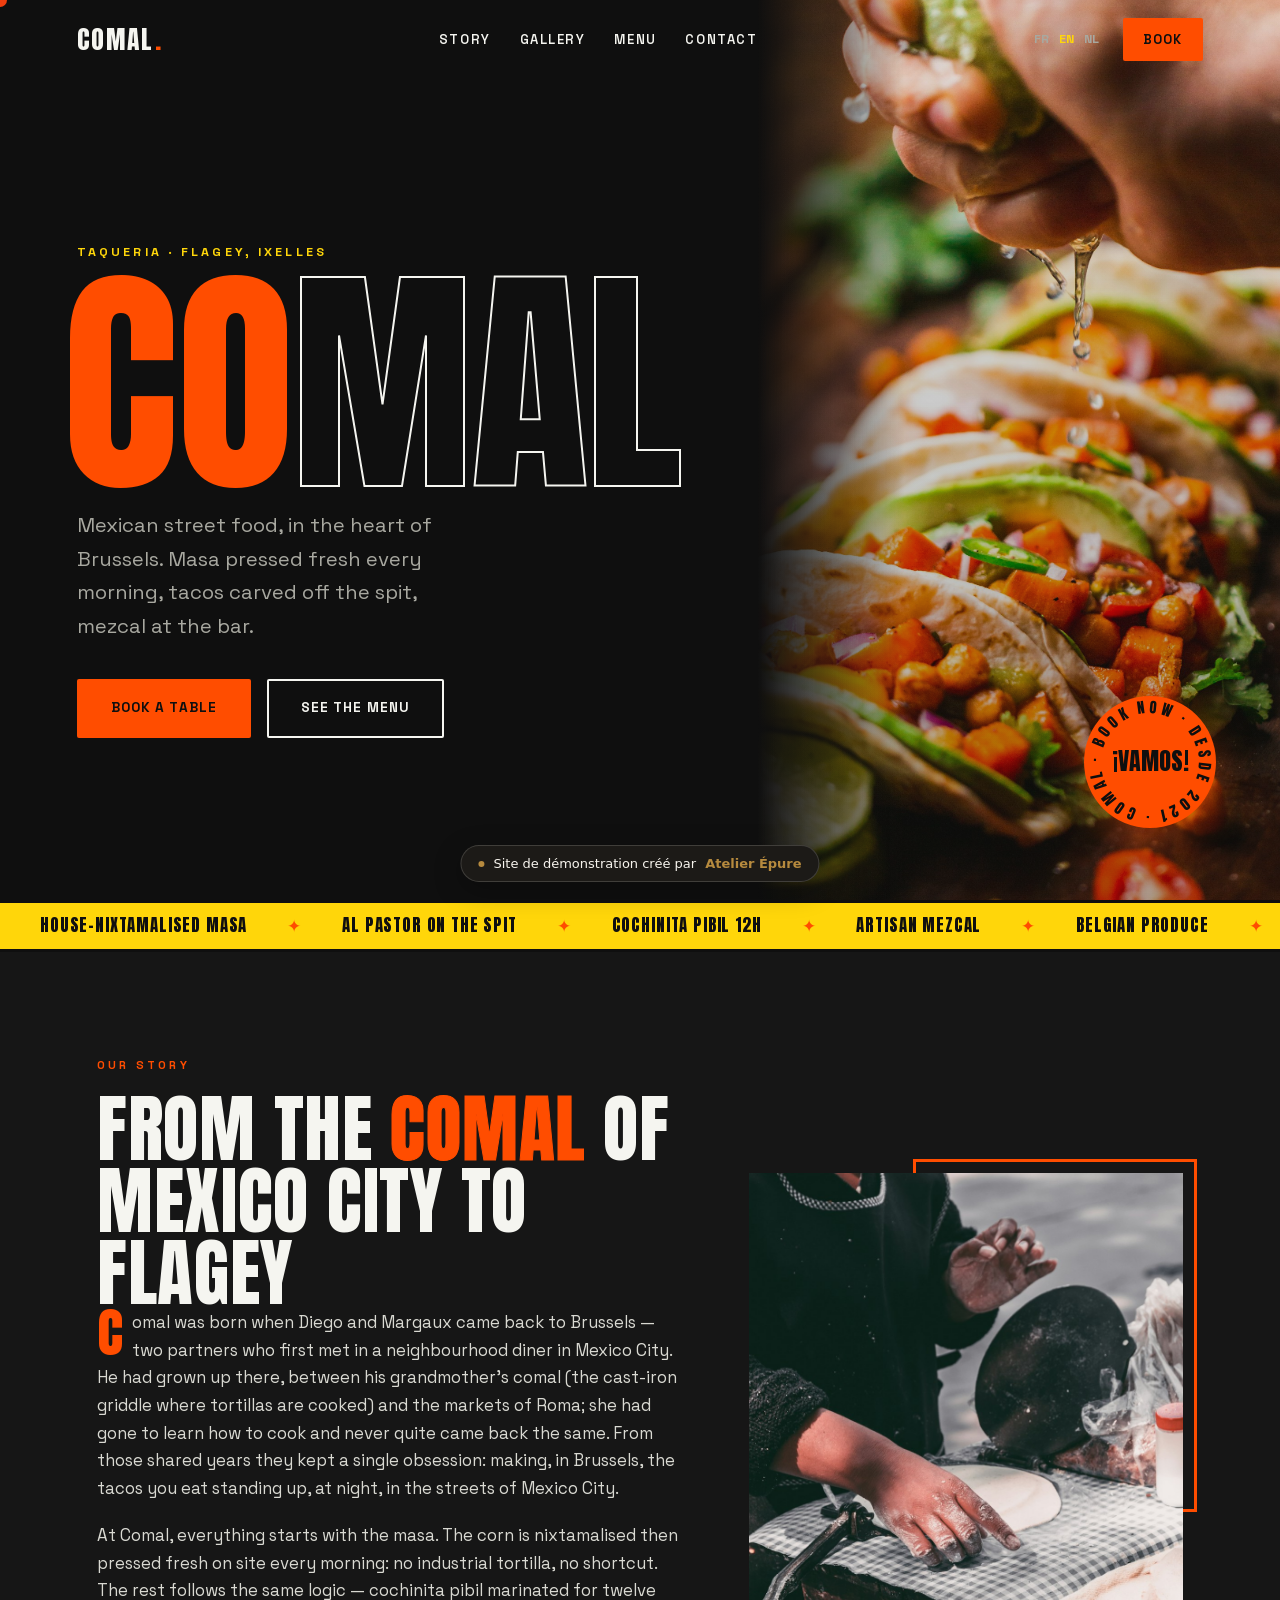
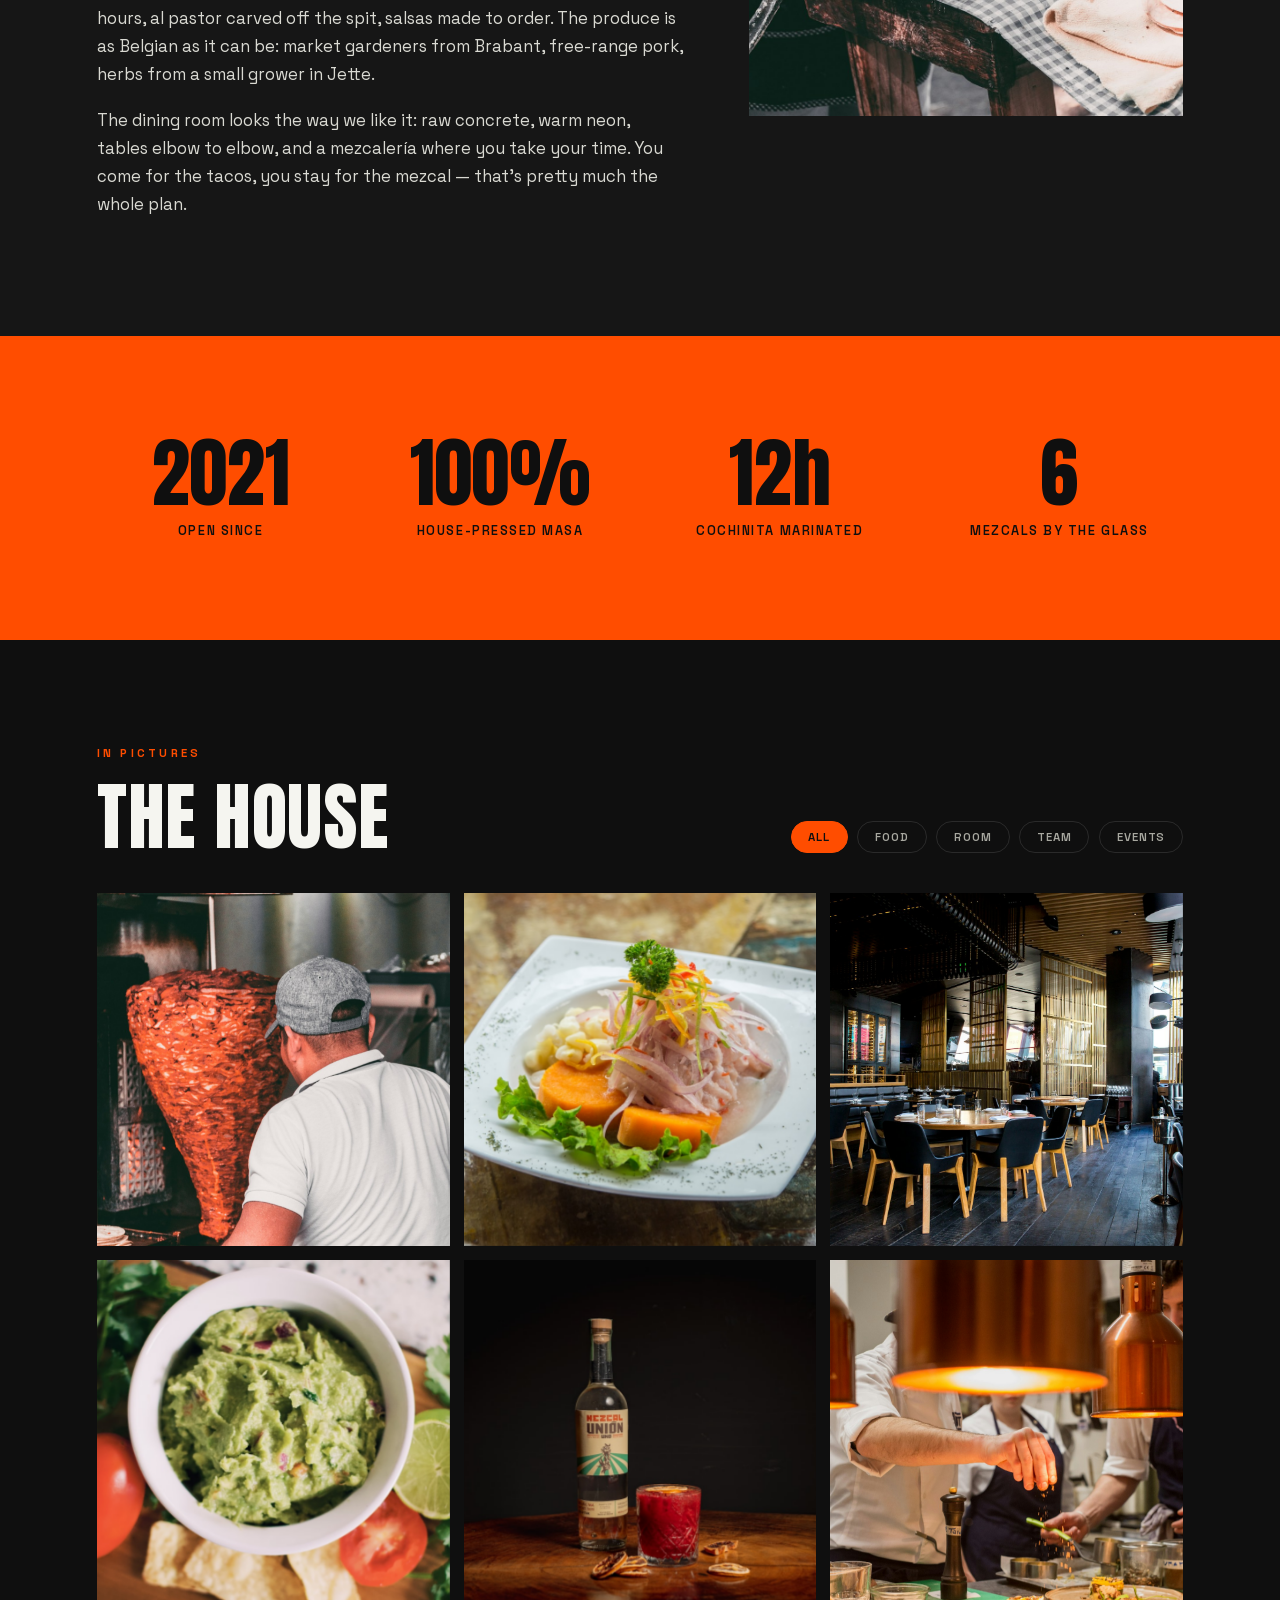
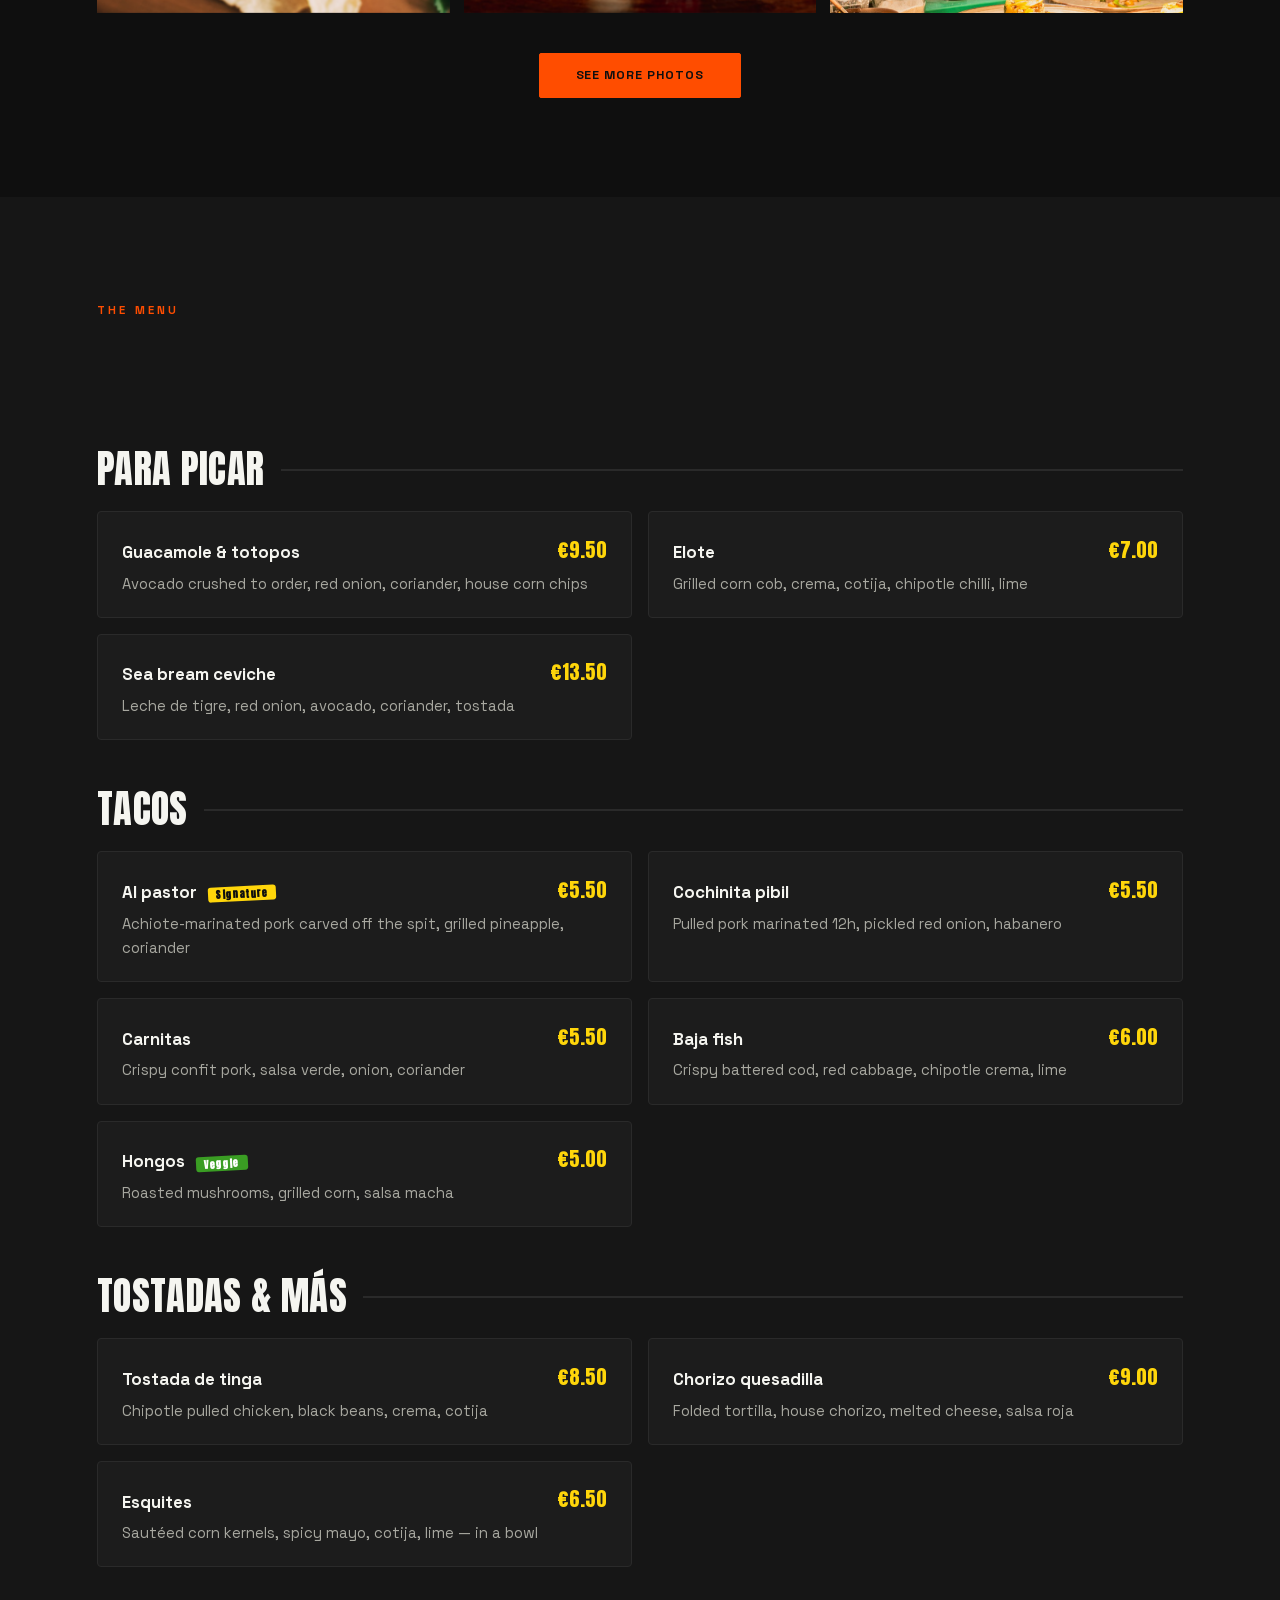
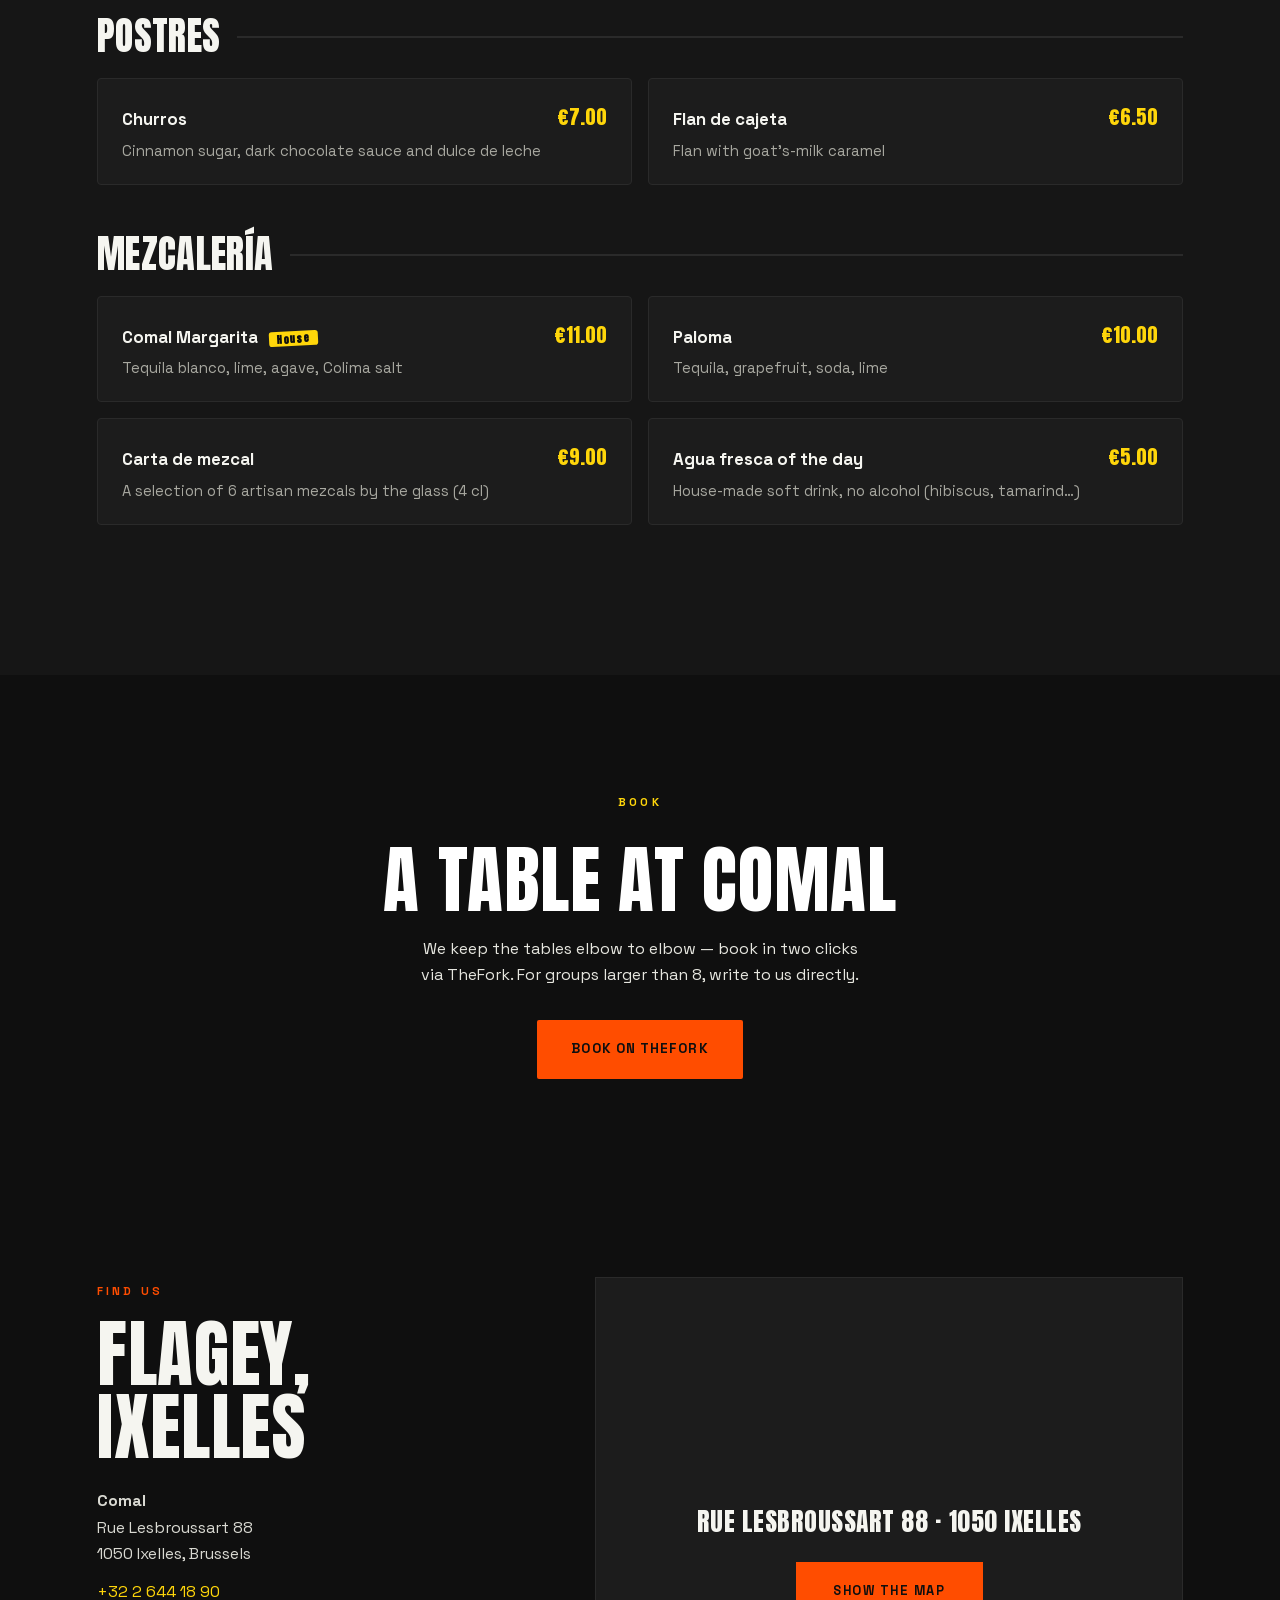
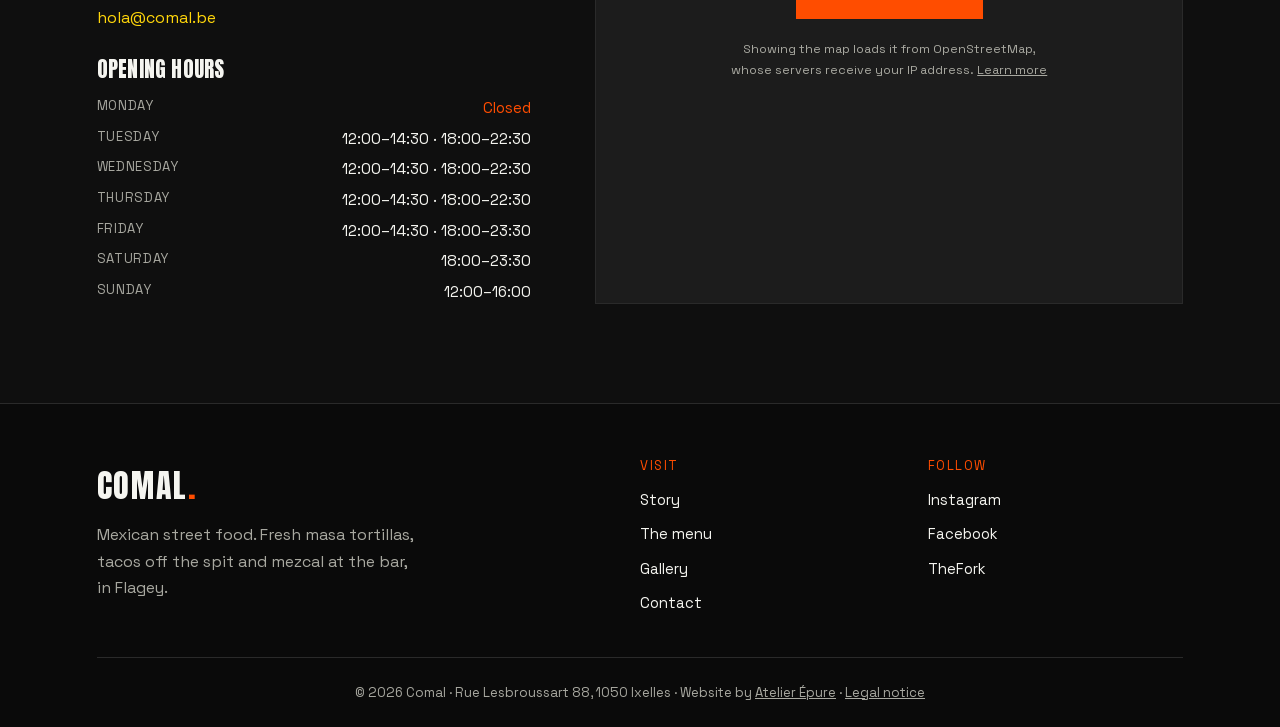
==== commit d979ab14: "Carte OpenStreetMap en « clic pour charger » (RGPD) Aucun appel aux serveurs OSM avant le clic du vi" ====
--- a/en.html
+++ b/en.html
@@ -33,7 +33,7 @@
   <!-- AOS (CDN versionné figé) -->
   <link rel="stylesheet" href="https://unpkg.com/aos@2.3.4/dist/aos.css">
 
-  <link rel="stylesheet" href="styles.css?v=3">
+  <link rel="stylesheet" href="styles.css?v=4">
 
   <!-- Schema.org Restaurant -->
   <script type="application/ld+json">
@@ -387,10 +387,12 @@
         </address>
       </div>
       <div class="contact-map">
-        <iframe
-          src="https://www.openstreetmap.org/export/embed.html?bbox=4.3654%2C50.8236%2C4.3794%2C50.8316&layer=mapnik&marker=50.8276%2C4.3724"
-          title="Map — Comal, Rue Lesbroussart 88, Ixelles"
-          loading="lazy" referrerpolicy="no-referrer-when-downgrade"></iframe>
+        <!-- Carte en « clic pour charger » : aucun appel à OpenStreetMap avant le clic (RGPD) — voir script.js -->
+        <div class="map-consent" data-map-src="https://www.openstreetmap.org/export/embed.html?bbox=4.3654%2C50.8236%2C4.3794%2C50.8316&amp;layer=mapnik&amp;marker=50.8276%2C4.3724" data-map-title="Map — Comal, Rue Lesbroussart 88, Ixelles">
+          <p class="map-consent__adresse">Rue Lesbroussart 88 · 1050 Ixelles</p>
+          <button type="button" class="map-consent__btn">Show the map</button>
+          <p class="map-consent__note">Showing the map loads it from OpenStreetMap, whose servers receive your IP address. <a href="mentions-legales.html">Learn more</a></p>
+        </div>
       </div>
     </div>
   </section>
@@ -431,7 +433,7 @@
   <div class="cursor-dot" id="cursor-dot" aria-hidden="true"></div>
 
   <script src="https://unpkg.com/aos@2.3.4/dist/aos.js"></script>
-  <script src="script.js?v=3"></script>
+  <script src="script.js?v=4"></script>
 
 <!-- Bandeau demonstration — Atelier Epure -->
 <style>
--- a/styles.css
+++ b/styles.css
@@ -507,6 +507,23 @@
 .horaires .ferme { color: var(--color-accent); }
 .contact-map { min-height: 380px; border: 1px solid var(--color-line); }
 .contact-map iframe { width: 100%; height: 100%; min-height: 380px; filter: grayscale(0.3) invert(0.92) hue-rotate(180deg) contrast(0.9); }
+/* Carte en « clic pour charger » (RGPD) — même gabarit que l'iframe qu'elle remplace */
+.map-consent {
+  height: 100%; min-height: 380px;
+  display: flex; flex-direction: column; align-items: center; justify-content: center;
+  gap: 1.25rem; padding: 2rem; text-align: center;
+  background: var(--color-card);
+}
+.map-consent__adresse { font-family: var(--font-display); font-size: 1.6rem; text-transform: uppercase; letter-spacing: 0.02em; }
+.map-consent__btn {
+  font: inherit; font-size: 0.8rem; font-weight: 700; letter-spacing: 0.12em; text-transform: uppercase;
+  padding: 1rem 2.2rem; cursor: pointer;
+  background: var(--color-accent); color: var(--color-bg); border: 2px solid var(--color-accent);
+  transition: background 0.2s, color 0.2s;
+}
+.map-consent__btn:hover, .map-consent__btn:focus-visible { background: transparent; color: var(--color-accent); }
+.map-consent__note { font-size: 0.78rem; color: var(--color-muted); max-width: 36ch; }
+.map-consent__note a { color: inherit; text-decoration: underline; }
 
 /* ===================== FOOTER ===================== */
 .footer { background: #0a0a0a; border-top: 1px solid var(--color-line); padding-block: 3.5rem 1.5rem; }
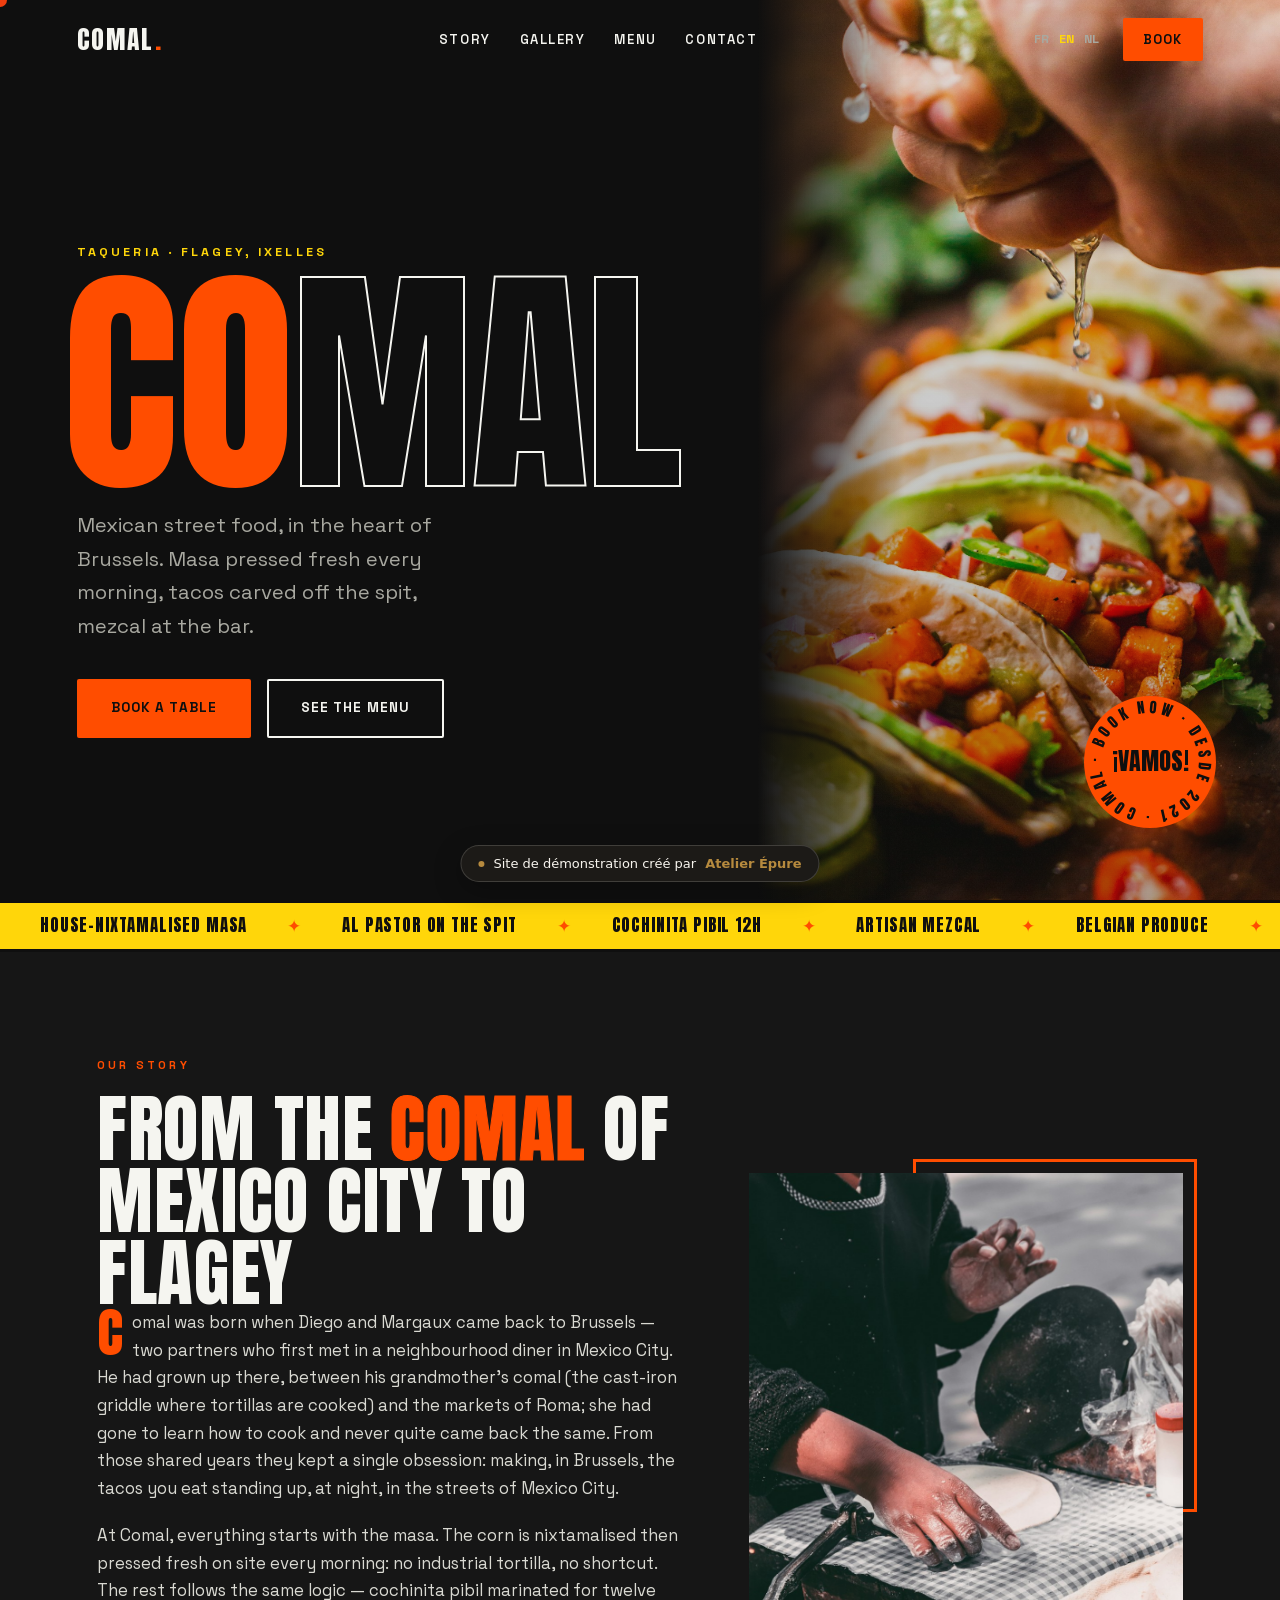
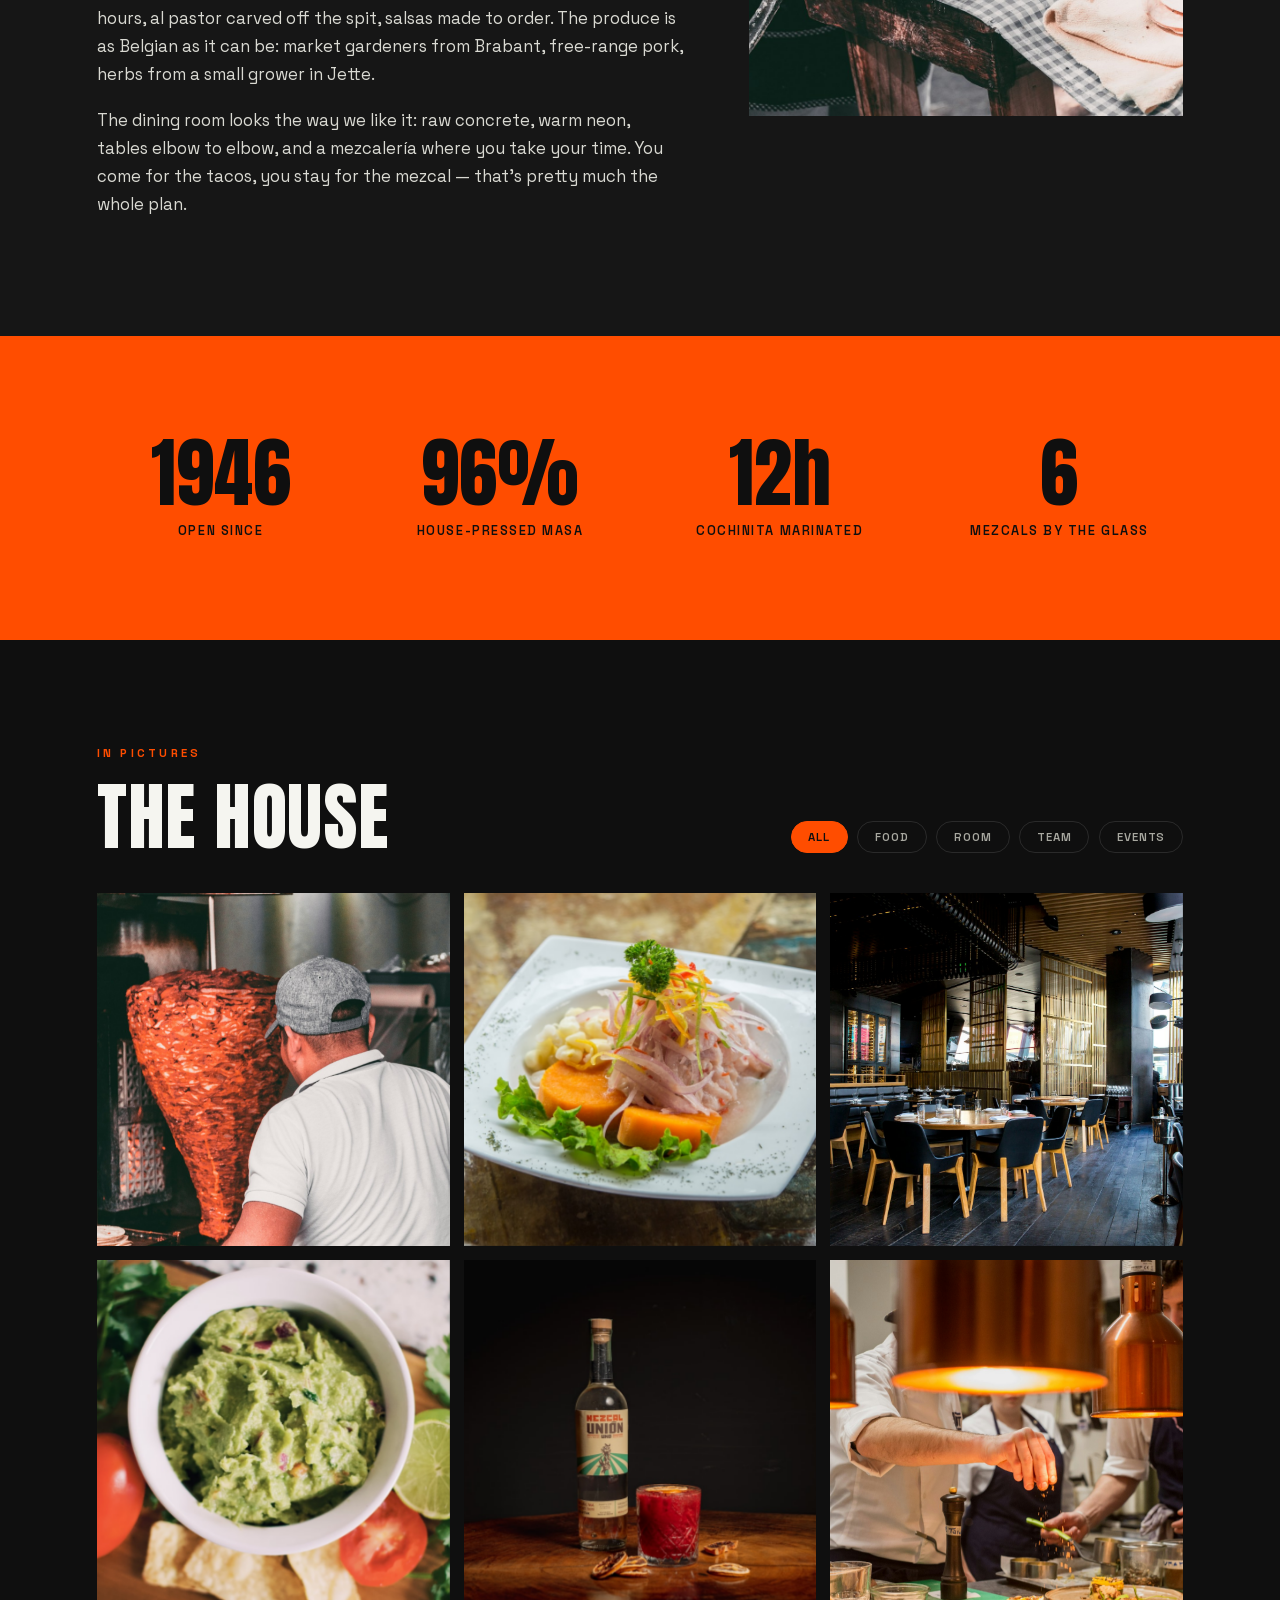
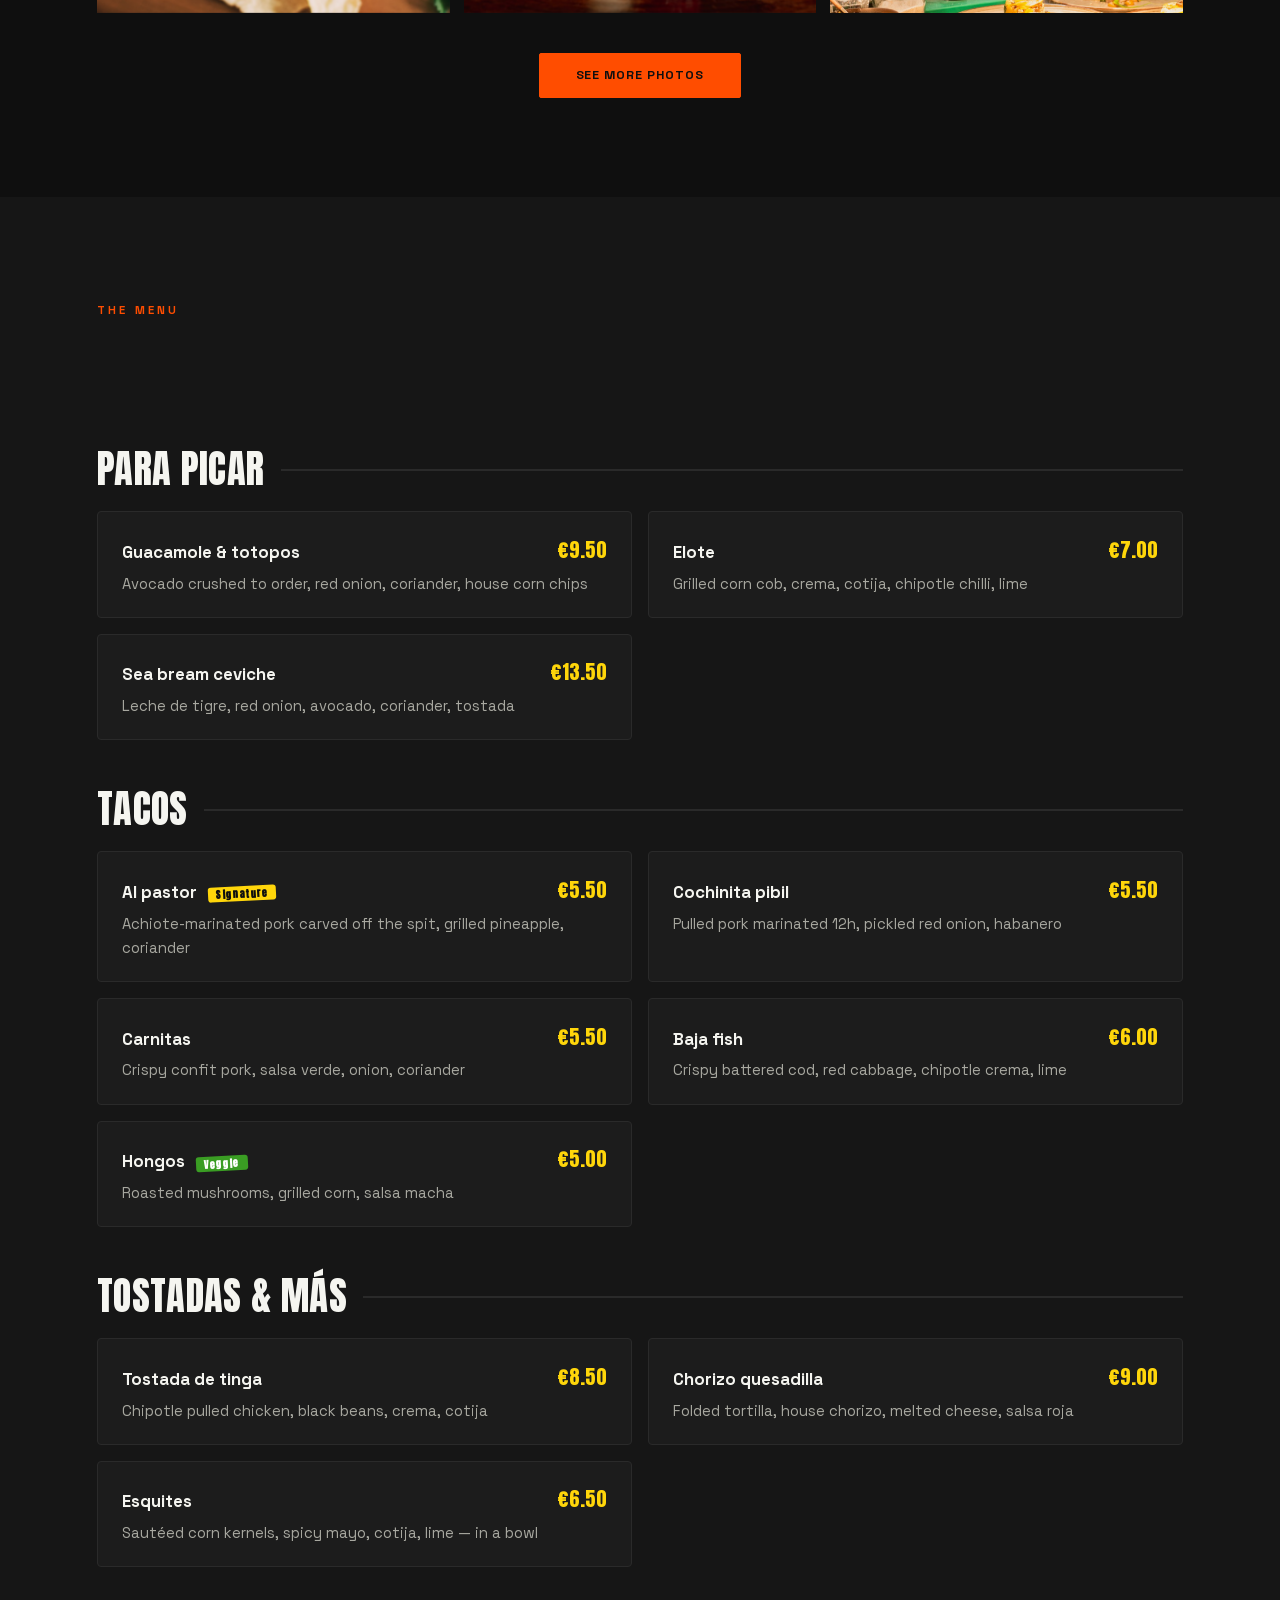
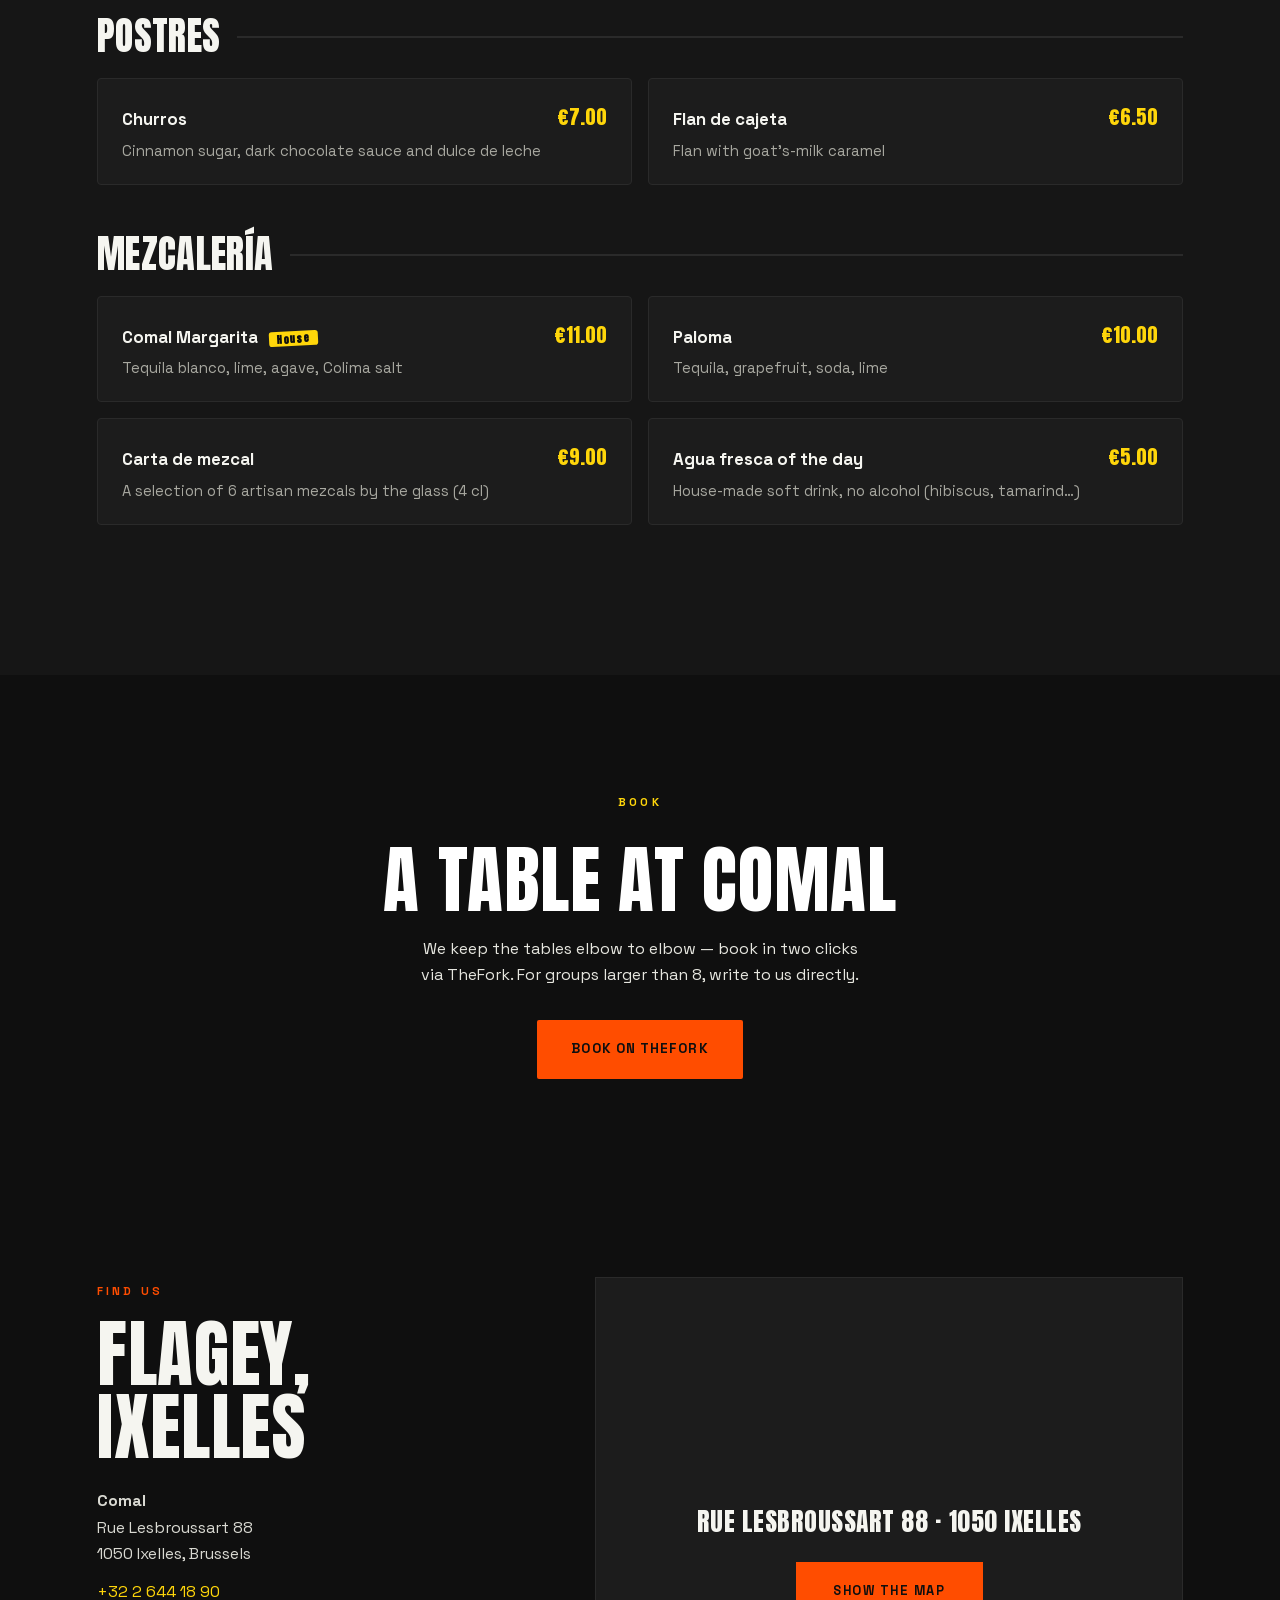
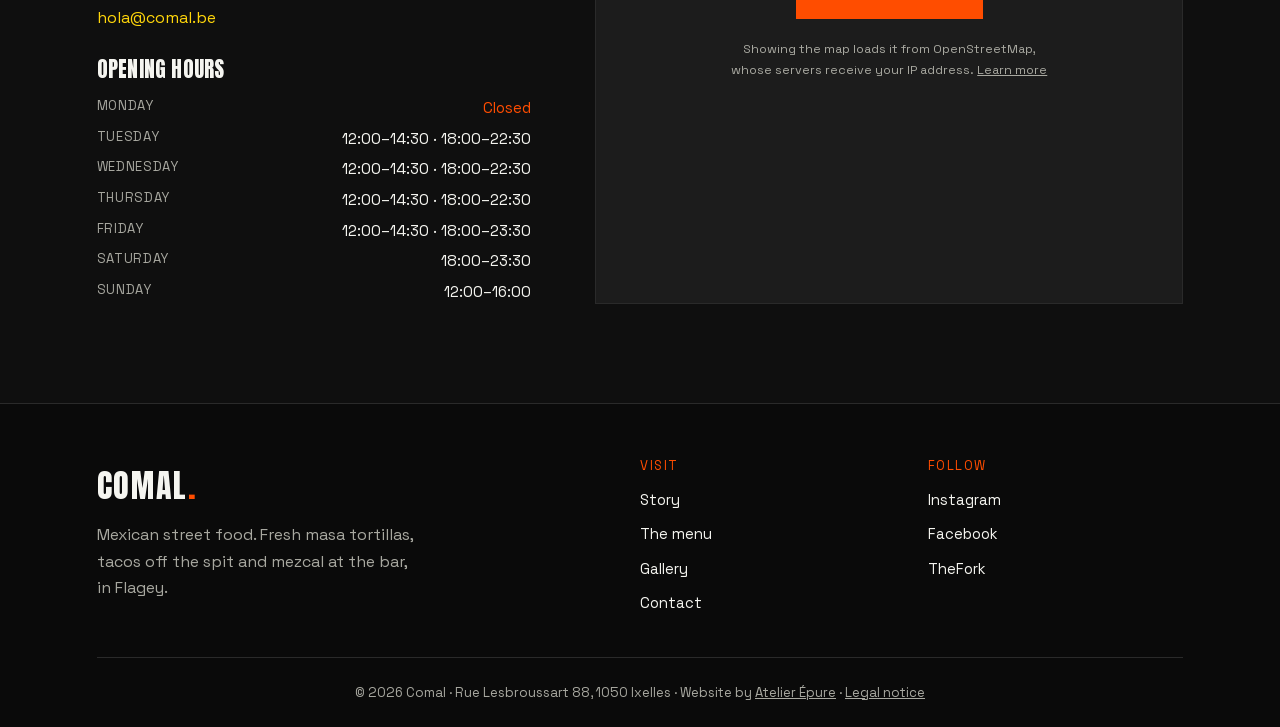
==== commit b888f74b: "SEO démo : noindex, lien Atelier Épure vers atelierepure.be - Lien du badge et des mentions légales " ====
--- a/en.html
+++ b/en.html
@@ -3,6 +3,7 @@
 <head>
   <meta charset="UTF-8">
   <meta name="viewport" content="width=device-width, initial-scale=1.0">
+  <meta name="robots" content="noindex, follow"><!-- site de démonstration, restaurant fictif : ne pas indexer -->
   <title>Comal — Mexican taqueria in Flagey, Ixelles (Brussels)</title>
   <meta name="description" content="Comal — Mexican taqueria in Flagey, Ixelles. Fresh masa tortillas, al pastor tacos, mezcal. Book online, open Tuesday to Sunday.">
   <meta name="theme-color" content="#0f0f0f">
@@ -450,7 +451,7 @@
 .ae-demo-badge .ae-demo-dot{width:6px;height:6px;border-radius:50%;background:#B68A3E;flex:0 0 auto}
 @media (max-width:520px){.ae-demo-badge{font-size:12px;padding:9px 14px;bottom:12px}}
 </style>
-<a class="ae-demo-badge" href="https://atelier-epure.github.io/atelier-epure-landing/" target="_blank" rel="noopener" aria-label="Site de démonstration créé par Atelier Épure">
+<a class="ae-demo-badge" href="https://atelierepure.be/" target="_blank" rel="noopener" aria-label="Site de démonstration créé par Atelier Épure">
   <span class="ae-demo-dot" aria-hidden="true"></span>Site de démonstration créé par <strong>Atelier&nbsp;Épure</strong>
 </a>
 
